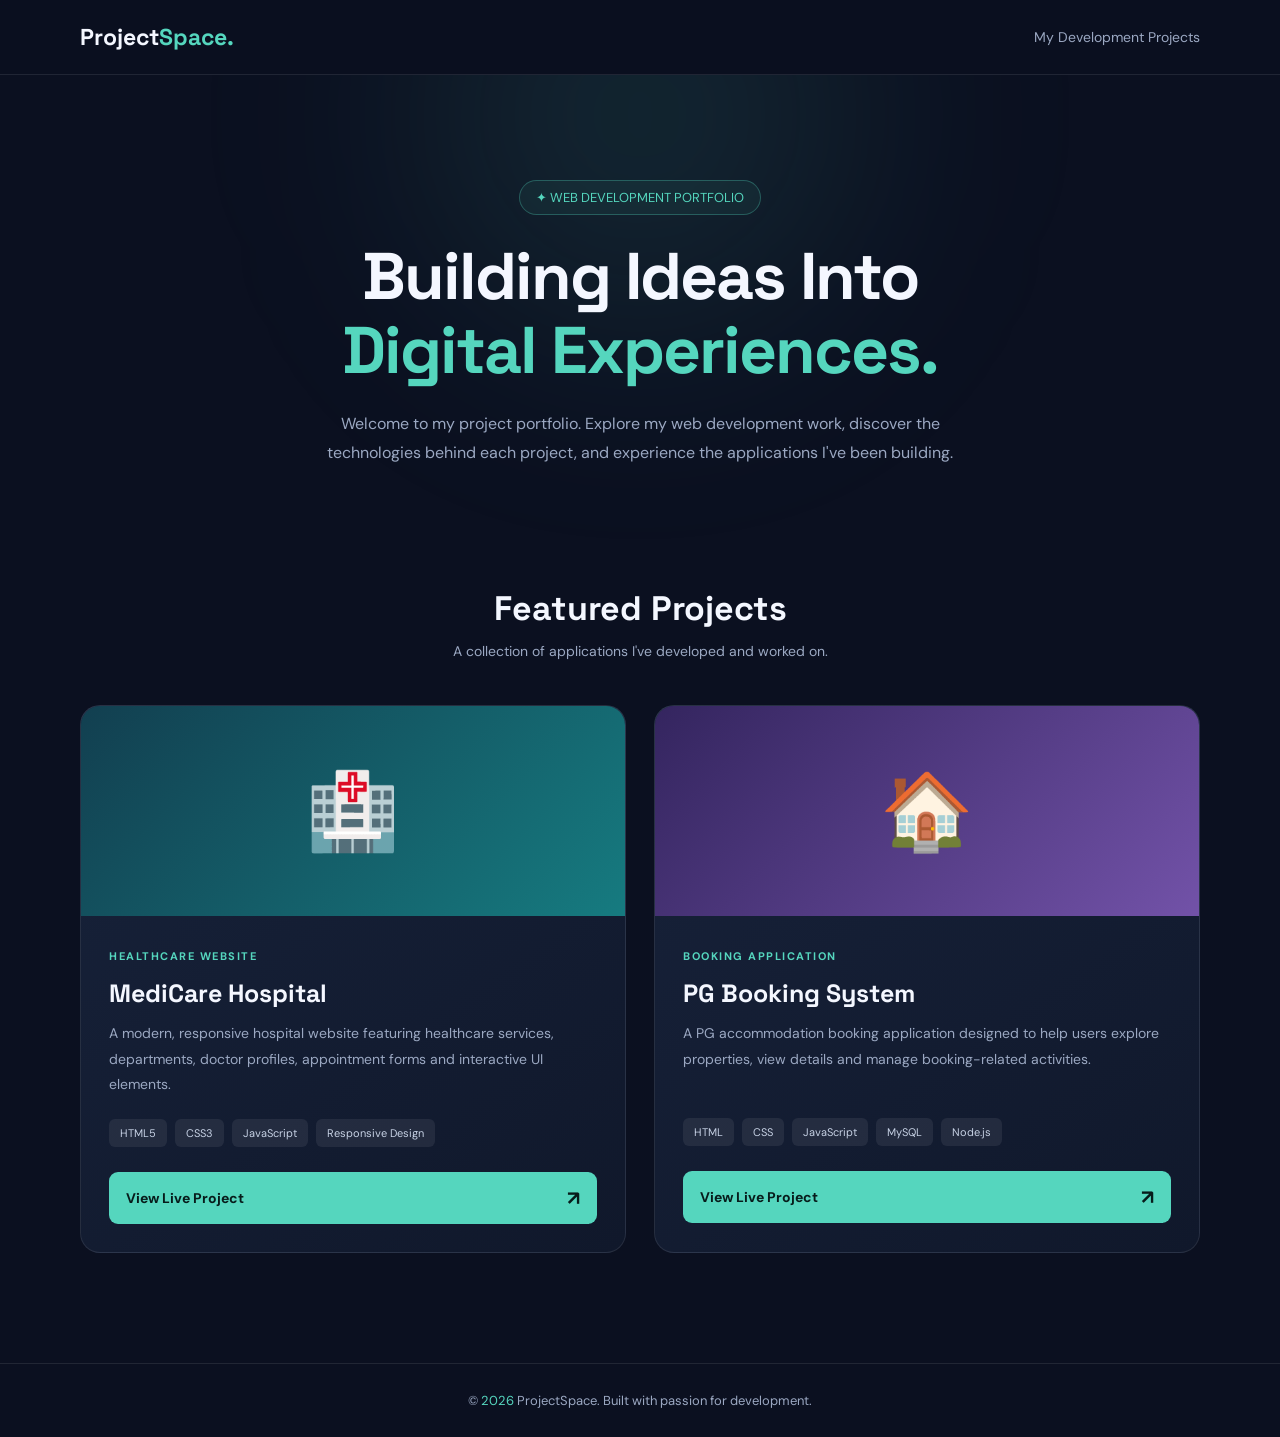
==== index.html @ 5f093ebb "Added PG Booking Website" ====
<!DOCTYPE html>
<html lang="en">
<head>
    <meta charset="UTF-8">
    <meta name="viewport" content="width=device-width, initial-scale=1.0">

    <meta name="description" content="A showcase of web development projects, including MediCare Hospital and PG Booking System.">
    <meta name="theme-color" content="#0b1020">

    <title>Project Portfolio | Web Development</title>

    <link rel="preconnect" href="https://fonts.googleapis.com">
    <link rel="preconnect" href="https://fonts.gstatic.com" crossorigin>
    <link href="https://fonts.googleapis.com/css2?family=DM+Sans:wght@400;500;600;700&family=Space+Grotesk:wght@400;500;600;700&display=swap" rel="stylesheet">

    <style>
        * {
            margin: 0;
            padding: 0;
            box-sizing: border-box;
        }

        :root {
            --bg: #0b1020;
            --card: #121a2e;
            --text: #f4f7ff;
            --muted: #9ba8c2;
            --accent: #55d6be;
            --border: rgba(255, 255, 255, 0.09);
        }

        html {
            scroll-behavior: smooth;
        }

        body {
            font-family: 'DM Sans', sans-serif;
            background: var(--bg);
            color: var(--text);
            overflow-x: hidden;
        }

        a {
            text-decoration: none;
            color: inherit;
        }

        .container {
            width: min(1120px, 90%);
            margin: auto;
        }

        /* NAVBAR */

        header {
            width: 100%;
            padding: 22px 0;
            border-bottom: 1px solid var(--border);
            background: rgba(11, 16, 32, 0.85);
            backdrop-filter: blur(15px);
            position: sticky;
            top: 0;
            z-index: 100;
        }

        nav {
            display: flex;
            justify-content: space-between;
            align-items: center;
        }

        .logo {
            font-family: 'Space Grotesk', sans-serif;
            font-size: 23px;
            font-weight: 700;
        }

        .logo span {
            color: var(--accent);
        }

        .nav-label {
            color: var(--muted);
            font-size: 14px;
        }

        /* HERO */

        .hero {
            text-align: center;
            padding: 105px 20px 85px;
            position: relative;
            overflow: hidden;
        }

        .hero::before {
            content: "";
            position: absolute;
            width: 420px;
            height: 420px;
            background: rgba(85, 214, 190, 0.12);
            filter: blur(120px);
            border-radius: 50%;
            top: -170px;
            left: 50%;
            transform: translateX(-50%);
            pointer-events: none;
        }

        .hero-content {
            position: relative;
            z-index: 1;
            animation: fadeUp 0.9s ease both;
        }

        .eyebrow {
            display: inline-block;
            padding: 8px 16px;
            border: 1px solid rgba(85, 214, 190, 0.3);
            border-radius: 50px;
            color: var(--accent);
            font-size: 13px;
            margin-bottom: 25px;
            background: rgba(85, 214, 190, 0.06);
        }

        .hero h1 {
            font-family: 'Space Grotesk', sans-serif;
            font-size: clamp(38px, 6vw, 66px);
            line-height: 1.12;
            margin-bottom: 22px;
            letter-spacing: -2px;
        }

        .hero h1 span {
            color: var(--accent);
        }

        .hero p {
            max-width: 650px;
            margin: auto;
            color: var(--muted);
            line-height: 1.8;
            font-size: 16px;
        }

        /* PROJECTS */

        .projects {
            padding: 35px 0 110px;
        }

        .section-heading {
            text-align: center;
            margin-bottom: 45px;
        }

        .section-heading h2 {
            font-family: 'Space Grotesk', sans-serif;
            font-size: 34px;
            margin-bottom: 12px;
        }

        .section-heading p {
            color: var(--muted);
            font-size: 14px;
        }

        .project-grid {
            display: grid;
            grid-template-columns: repeat(2, minmax(0, 1fr));
            gap: 28px;
        }

        .project-card {
            background: linear-gradient(145deg, #17223a, #10182b);
            border: 1px solid var(--border);
            border-radius: 20px;
            overflow: hidden;
            transition: transform 0.4s ease, border-color 0.4s ease,
                        box-shadow 0.4s ease;
            animation: fadeUp 0.9s ease both;
        }

        .project-card:nth-child(2) {
            animation-delay: 0.15s;
        }

        .project-card:hover {
            transform: translateY(-10px);
            border-color: rgba(85, 214, 190, 0.5);
            box-shadow: 0 22px 55px rgba(0, 0, 0, 0.28);
        }

        .project-visual {
            height: 210px;
            display: flex;
            align-items: center;
            justify-content: center;
            position: relative;
            overflow: hidden;
        }

        .hospital-visual {
            background: linear-gradient(135deg, #123f50, #167b80);
        }

        .pg-visual {
            background: linear-gradient(135deg, #34255f, #7252a8);
        }

        .visual-icon {
            font-size: 75px;
            transition: transform 0.5s ease;
        }

        .project-card:hover .visual-icon {
            transform: scale(1.2) rotate(-5deg);
        }

        .project-info {
            padding: 28px;
        }

        .project-type {
            color: var(--accent);
            text-transform: uppercase;
            font-size: 11px;
            font-weight: 700;
            letter-spacing: 1.5px;
        }

        .project-info h3 {
            font-family: 'Space Grotesk', sans-serif;
            font-size: 25px;
            margin: 12px 0;
        }

        .project-info p {
            color: var(--muted);
            font-size: 14px;
            line-height: 1.8;
            min-height: 75px;
        }

        .tags {
            display: flex;
            flex-wrap: wrap;
            gap: 8px;
            margin: 22px 0 25px;
        }

        .tags span {
            font-size: 11px;
            padding: 7px 11px;
            border-radius: 6px;
            background: rgba(255, 255, 255, 0.07);
            color: #c7d2e5;
        }

        .project-link {
            display: flex;
            align-items: center;
            justify-content: space-between;
            padding: 13px 17px;
            background: var(--accent);
            color: #071c1b;
            border-radius: 9px;
            font-size: 14px;
            font-weight: 700;
            transition: background 0.3s ease, transform 0.3s ease;
        }

        .project-link:hover {
            background: #83f0d9;
            transform: translateX(3px);
        }

        .arrow {
            font-size: 20px;
        }

        /* FOOTER */

        footer {
            border-top: 1px solid var(--border);
            padding: 28px 0;
            text-align: center;
            color: var(--muted);
            font-size: 13px;
        }

        footer span {
            color: var(--accent);
        }

        /* ANIMATIONS */

        @keyframes fadeUp {
            from {
                opacity: 0;
                transform: translateY(25px);
            }
            to {
                opacity: 1;
                transform: translateY(0);
            }
        }

        /* RESPONSIVE */

        @media (max-width: 700px) {
            .hero {
                padding: 80px 10px 65px;
            }

            .project-grid {
                grid-template-columns: 1fr;
            }

            .section-heading h2 {
                font-size: 28px;
            }

            .project-info p {
                min-height: auto;
            }

            .project-visual {
                height: 180px;
            }
        }
    </style>
</head>

<body>

    <header>
        <div class="container">
            <nav>
                <a href="./" class="logo">Project<span>Space.</span></a>
                <span class="nav-label">My Development Projects</span>
            </nav>
        </div>
    </header>

    <main>

        <section class="hero">
            <div class="hero-content">
                <span class="eyebrow">✦ WEB DEVELOPMENT PORTFOLIO</span>

                <h1>
                    Building Ideas Into<br>
                    <span>Digital Experiences.</span>
                </h1>

                <p>
                    Welcome to my project portfolio. Explore my web development
                    work, discover the technologies behind each project, and
                    experience the applications I've been building.
                </p>
            </div>
        </section>

        <section class="projects">
            <div class="container">

                <div class="section-heading">
                    <h2>Featured Projects</h2>
                    <p>A collection of applications I've developed and worked on.</p>
                </div>

                <div class="project-grid">

                    <!-- HOSPITAL WEBSITE -->

                    <article class="project-card">
                        <div class="project-visual hospital-visual">
                            <div class="visual-icon">🏥</div>
                        </div>

                        <div class="project-info">
                            <span class="project-type">Healthcare Website</span>

                            <h3>MediCare Hospital</h3>

                            <p>
                                A modern, responsive hospital website featuring
                                healthcare services, departments, doctor profiles,
                                appointment forms and interactive UI elements.
                            </p>

                            <div class="tags">
                                <span>HTML5</span>
                                <span>CSS3</span>
                                <span>JavaScript</span>
                                <span>Responsive Design</span>
                            </div>

                            <a class="project-link"
                               href="./Hospital_Website/"
                               target="_blank"
                               rel="noopener noreferrer">
                                View Live Project
                                <span class="arrow">↗</span>
                            </a>
                        </div>
                    </article>

                    <!-- PG BOOKING SYSTEM -->

                    <article class="project-card">
                        <div class="project-visual pg-visual">
                            <div class="visual-icon">🏠</div>
                        </div>

                        <div class="project-info">
                            <span class="project-type">Booking Application</span>

                            <h3>PG Booking System</h3>

                            <p>
                                A PG accommodation booking application designed
                                to help users explore properties, view details
                                and manage booking-related activities.
                            </p>

                            <div class="tags">
                                <span>HTML</span>
                                <span>CSS</span>
                                <span>JavaScript</span>
                                <span>MySQL</span>
                                <span>Node.js</span>
                            </div>

                            <a class="project-link"
                               href="./PG_Booking_System/"
                               target="_blank"
                               rel="noopener noreferrer">
                                View Live Project
                                <span class="arrow">↗</span>
                            </a>
                        </div>
                    </article>

                </div>
            </div>
        </section>

    </main>

    <footer>
        <div class="container">
            © <span id="year"></span> ProjectSpace. Built with passion for development.
        </div>
    </footer>

    <script>
        document.getElementById("year").textContent =
            new Date().getFullYear();
    </script>

</body>
</html>
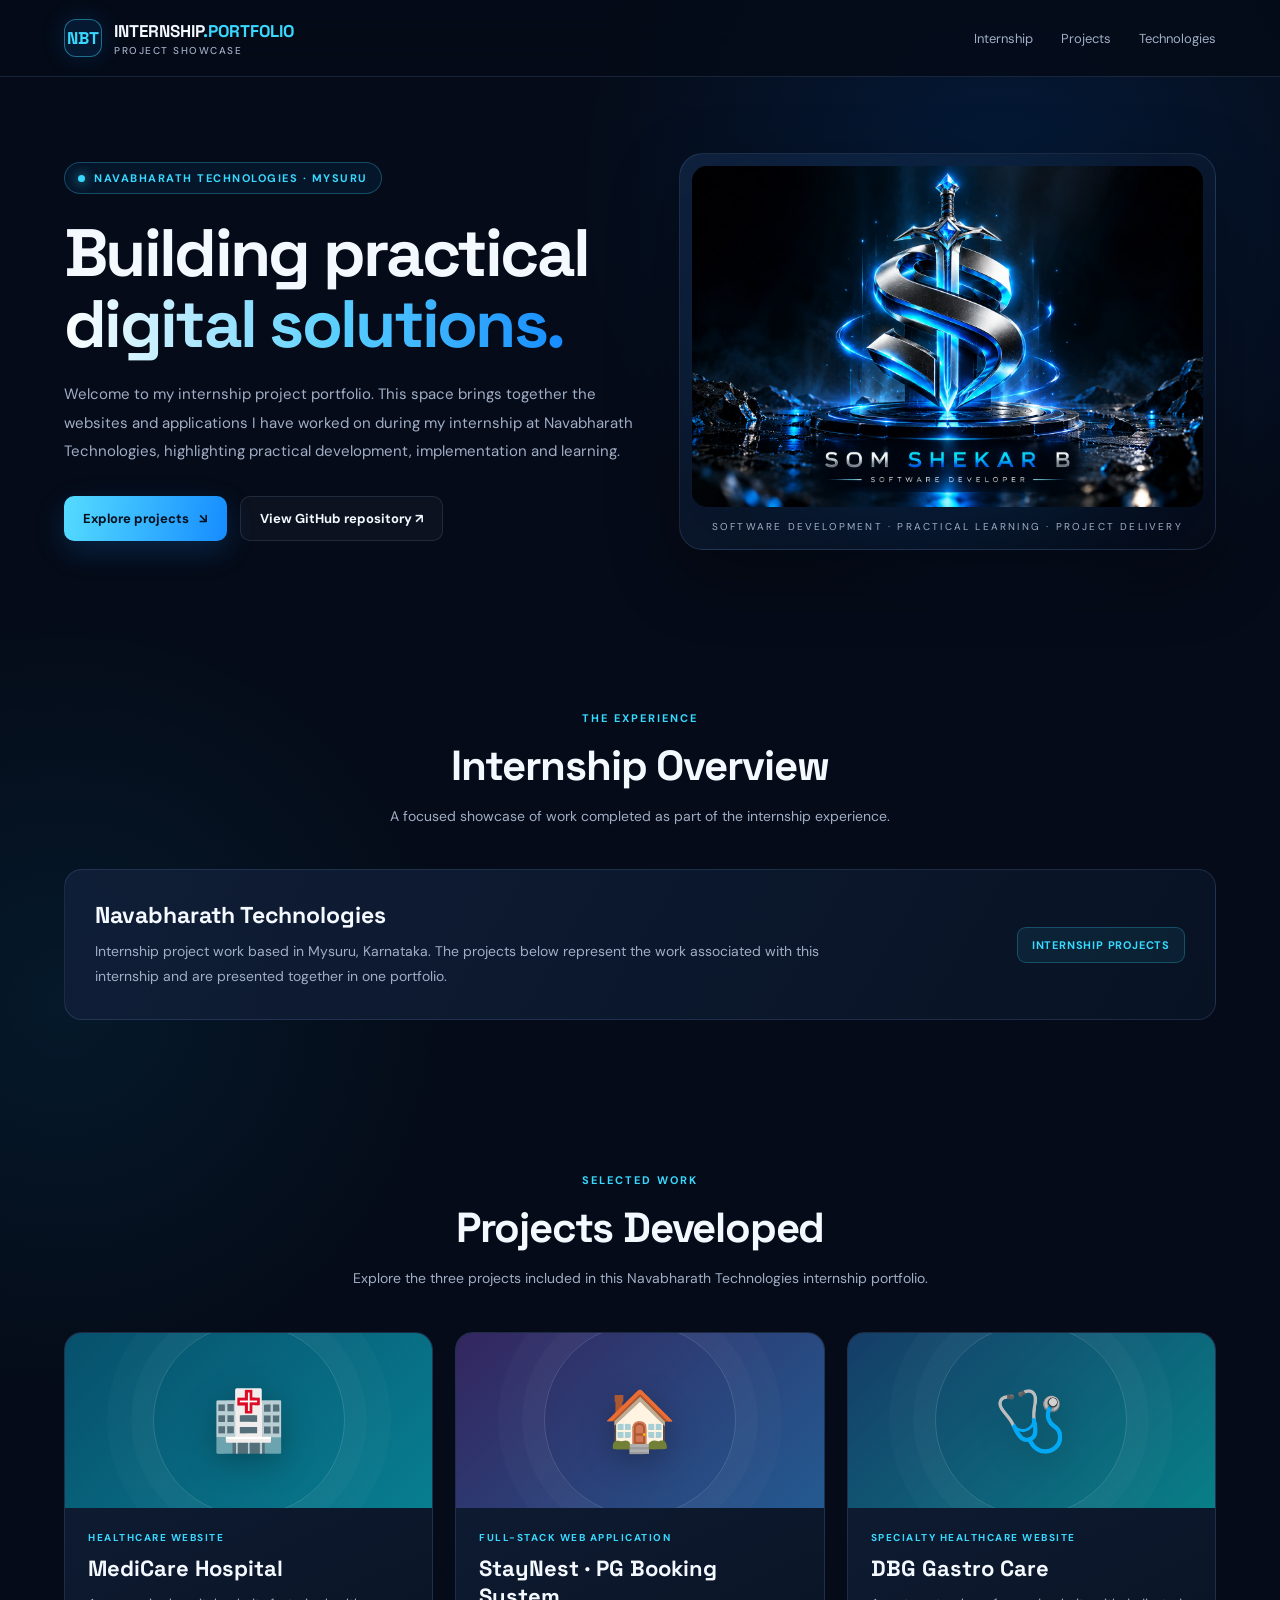
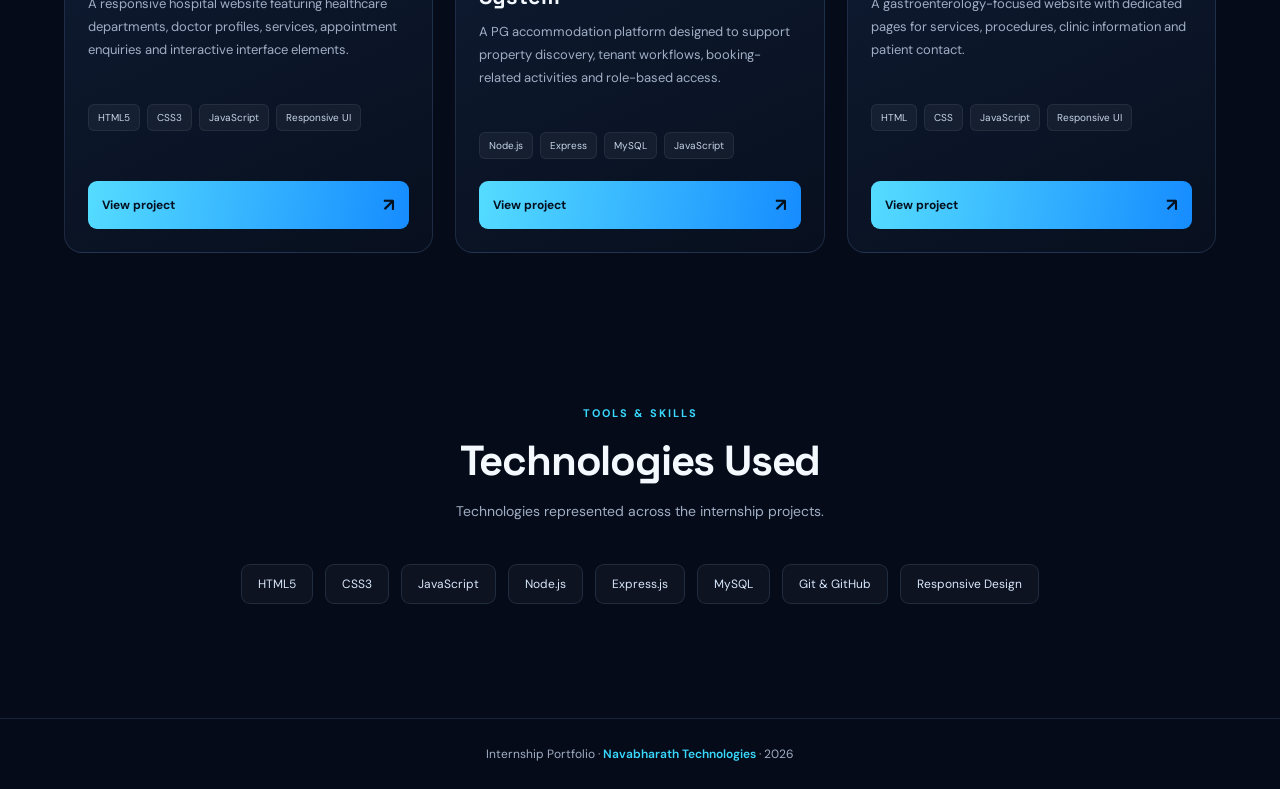
==== commit df9690d4: "Redesigned internship portfolio homepage" ====
--- a/index.html
+++ b/index.html
@@ -1,334 +1,578 @@
-
 <!DOCTYPE html>
 <html lang="en">
+
 <head>
     <meta charset="UTF-8">
     <meta name="viewport" content="width=device-width, initial-scale=1.0">
-
-    <meta name="description" content="A showcase of web development projects, including MediCare Hospital and PG Booking System.">
-    <meta name="theme-color" content="#0b1020">
-
-    <title>Project Portfolio | Web Development</title>
+    <meta name="description"
+        content="Internship project portfolio showcasing software and web development work completed at Navabharath Technologies, Mysuru.">
+    <meta name="theme-color" content="#050b18">
+
+    <title>Internship Portfolio | Navabharath Technologies</title>
 
     <link rel="preconnect" href="https://fonts.googleapis.com">
     <link rel="preconnect" href="https://fonts.gstatic.com" crossorigin>
-    <link href="https://fonts.googleapis.com/css2?family=DM+Sans:wght@400;500;600;700&family=Space+Grotesk:wght@400;500;600;700&display=swap" rel="stylesheet">
+    <link
+        href="https://fonts.googleapis.com/css2?family=DM+Sans:wght@400;500;600;700&family=Space+Grotesk:wght@400;500;600;700&display=swap"
+        rel="stylesheet">
 
     <style>
+        :root {
+            --bg: #050b18;
+            --surface: #0c1629;
+            --text: #f4f8ff;
+            --muted: #a0aec5;
+            --blue: #168cff;
+            --cyan: #39d9ff;
+            --line: rgba(151, 190, 255, .14);
+            --shadow: 0 24px 70px rgba(0, 0, 0, .32);
+        }
+
         * {
             margin: 0;
             padding: 0;
             box-sizing: border-box;
         }
 
-        :root {
-            --bg: #0b1020;
-            --card: #121a2e;
-            --text: #f4f7ff;
-            --muted: #9ba8c2;
-            --accent: #55d6be;
-            --border: rgba(255, 255, 255, 0.09);
-        }
-
         html {
             scroll-behavior: smooth;
         }
 
         body {
-            font-family: 'DM Sans', sans-serif;
-            background: var(--bg);
+            font-family: "DM Sans", sans-serif;
             color: var(--text);
+            background:
+                radial-gradient(circle at 78% 8%, rgba(0, 119, 255, .14), transparent 27rem),
+                radial-gradient(circle at 5% 42%, rgba(0, 190, 255, .08), transparent 25rem),
+                var(--bg);
             overflow-x: hidden;
         }
 
         a {
+            color: inherit;
             text-decoration: none;
-            color: inherit;
         }
 
         .container {
-            width: min(1120px, 90%);
+            width: min(1160px, 90%);
             margin: auto;
         }
 
         /* NAVBAR */
 
         header {
-            width: 100%;
-            padding: 22px 0;
-            border-bottom: 1px solid var(--border);
-            background: rgba(11, 16, 32, 0.85);
-            backdrop-filter: blur(15px);
             position: sticky;
             top: 0;
-            z-index: 100;
+            z-index: 20;
+            background: rgba(5, 11, 24, .82);
+            backdrop-filter: blur(18px);
+            border-bottom: 1px solid var(--line);
         }
 
         nav {
-            display: flex;
-            justify-content: space-between;
-            align-items: center;
-        }
-
-        .logo {
-            font-family: 'Space Grotesk', sans-serif;
-            font-size: 23px;
-            font-weight: 700;
-        }
-
-        .logo span {
-            color: var(--accent);
-        }
-
-        .nav-label {
-            color: var(--muted);
-            font-size: 14px;
-        }
-
-        /* HERO */
-
-        .hero {
-            text-align: center;
-            padding: 105px 20px 85px;
-            position: relative;
-            overflow: hidden;
-        }
-
-        .hero::before {
-            content: "";
-            position: absolute;
-            width: 420px;
-            height: 420px;
-            background: rgba(85, 214, 190, 0.12);
-            filter: blur(120px);
-            border-radius: 50%;
-            top: -170px;
-            left: 50%;
-            transform: translateX(-50%);
-            pointer-events: none;
-        }
-
-        .hero-content {
-            position: relative;
-            z-index: 1;
-            animation: fadeUp 0.9s ease both;
-        }
-
-        .eyebrow {
-            display: inline-block;
-            padding: 8px 16px;
-            border: 1px solid rgba(85, 214, 190, 0.3);
-            border-radius: 50px;
-            color: var(--accent);
-            font-size: 13px;
-            margin-bottom: 25px;
-            background: rgba(85, 214, 190, 0.06);
-        }
-
-        .hero h1 {
-            font-family: 'Space Grotesk', sans-serif;
-            font-size: clamp(38px, 6vw, 66px);
-            line-height: 1.12;
-            margin-bottom: 22px;
-            letter-spacing: -2px;
-        }
-
-        .hero h1 span {
-            color: var(--accent);
-        }
-
-        .hero p {
-            max-width: 650px;
-            margin: auto;
-            color: var(--muted);
-            line-height: 1.8;
-            font-size: 16px;
-        }
-
-        /* PROJECTS */
-
-        .projects {
-            padding: 35px 0 110px;
-        }
-
-        .section-heading {
-            text-align: center;
-            margin-bottom: 45px;
-        }
-
-        .section-heading h2 {
-            font-family: 'Space Grotesk', sans-serif;
-            font-size: 34px;
-            margin-bottom: 12px;
-        }
-
-        .section-heading p {
-            color: var(--muted);
-            font-size: 14px;
-        }
-
-        .project-grid {
-            display: grid;
-            grid-template-columns: repeat(2, minmax(0, 1fr));
-            gap: 28px;
-        }
-
-        .project-card {
-            background: linear-gradient(145deg, #17223a, #10182b);
-            border: 1px solid var(--border);
-            border-radius: 20px;
-            overflow: hidden;
-            transition: transform 0.4s ease, border-color 0.4s ease,
-                        box-shadow 0.4s ease;
-            animation: fadeUp 0.9s ease both;
-        }
-
-        .project-card:nth-child(2) {
-            animation-delay: 0.15s;
-        }
-
-        .project-card:hover {
-            transform: translateY(-10px);
-            border-color: rgba(85, 214, 190, 0.5);
-            box-shadow: 0 22px 55px rgba(0, 0, 0, 0.28);
-        }
-
-        .project-visual {
-            height: 210px;
+            min-height: 76px;
             display: flex;
             align-items: center;
-            justify-content: center;
+            justify-content: space-between;
+            gap: 20px;
+        }
+
+        .brand {
+            display: flex;
+            align-items: center;
+            gap: 12px;
+            font: 700 17px "Space Grotesk", sans-serif;
+        }
+
+        .brand-mark {
+            width: 38px;
+            height: 38px;
+            display: grid;
+            place-items: center;
+            border: 1px solid rgba(57, 217, 255, .45);
+            border-radius: 12px;
+            color: var(--cyan);
+            background: rgba(22, 140, 255, .12);
+            box-shadow: 0 0 24px rgba(22, 140, 255, .16);
+        }
+
+        .brand small {
+            display: block;
+            margin-top: 2px;
+            color: var(--muted);
+            font: 500 10px "DM Sans", sans-serif;
+            letter-spacing: 1.5px;
+            text-transform: uppercase;
+        }
+
+        .nav-links {
+            display: flex;
+            align-items: center;
+            gap: 28px;
+            color: var(--muted);
+            font-size: 13px;
+        }
+
+        .nav-links a:hover {
+            color: var(--cyan);
+        }
+
+        /* HERO */
+
+        .hero {
+            padding: 76px 0 82px;
             position: relative;
-            overflow: hidden;
-        }
-
-        .hospital-visual {
-            background: linear-gradient(135deg, #123f50, #167b80);
-        }
-
-        .pg-visual {
-            background: linear-gradient(135deg, #34255f, #7252a8);
-        }
-
-        .visual-icon {
-            font-size: 75px;
-            transition: transform 0.5s ease;
-        }
-
-        .project-card:hover .visual-icon {
-            transform: scale(1.2) rotate(-5deg);
-        }
-
-        .project-info {
-            padding: 28px;
-        }
-
-        .project-type {
-            color: var(--accent);
-            text-transform: uppercase;
+        }
+
+        .hero-grid {
+            display: grid;
+            grid-template-columns: 1.03fr .97fr;
+            align-items: center;
+            gap: 44px;
+        }
+
+        .eyebrow {
+            display: inline-flex;
+            align-items: center;
+            gap: 9px;
+            padding: 8px 13px;
+            border: 1px solid rgba(57, 217, 255, .28);
+            border-radius: 99px;
+            color: var(--cyan);
+            background: rgba(22, 140, 255, .08);
             font-size: 11px;
             font-weight: 700;
             letter-spacing: 1.5px;
-        }
-
-        .project-info h3 {
-            font-family: 'Space Grotesk', sans-serif;
-            font-size: 25px;
+            text-transform: uppercase;
+        }
+
+        .eyebrow::before {
+            content: "";
+            width: 7px;
+            height: 7px;
+            border-radius: 50%;
+            background: var(--cyan);
+            box-shadow: 0 0 12px var(--cyan);
+        }
+
+        h1,
+        h2,
+        h3 {
+            font-family: "Space Grotesk", sans-serif;
+        }
+
+        .hero h1 {
+            margin: 24px 0 20px;
+            font-size: clamp(39px, 5.4vw, 67px);
+            line-height: 1.06;
+            letter-spacing: -2.7px;
+        }
+
+        .hero h1 span {
+            background: linear-gradient(90deg, #fff, #58cfff 55%, #168cff);
+            -webkit-background-clip: text;
+            background-clip: text;
+            color: transparent;
+        }
+
+        .hero-copy {
+            max-width: 590px;
+            color: var(--muted);
+            font-size: 15px;
+            line-height: 1.9;
+        }
+
+        .hero-actions {
+            display: flex;
+            flex-wrap: wrap;
+            gap: 13px;
+            margin-top: 30px;
+        }
+
+        .btn {
+            display: inline-flex;
+            justify-content: center;
+            align-items: center;
+            gap: 10px;
+            padding: 13px 19px;
+            border-radius: 10px;
+            font-size: 13px;
+            font-weight: 700;
+            transition: .25s ease;
+        }
+
+        .btn-primary {
+            color: #03101d;
+            background: linear-gradient(100deg, #55dcff, #168cff);
+            box-shadow: 0 10px 30px rgba(22, 140, 255, .2);
+        }
+
+        .btn-primary:hover {
+            transform: translateY(-3px);
+            box-shadow: 0 14px 36px rgba(22, 140, 255, .32);
+        }
+
+        .btn-secondary {
+            border: 1px solid var(--line);
+            color: var(--text);
+            background: rgba(255, 255, 255, .03);
+        }
+
+        .btn-secondary:hover {
+            border-color: rgba(57, 217, 255, .5);
+            color: var(--cyan);
+        }
+
+        /* LOGO */
+
+        .logo-art {
+            position: relative;
+            padding: 12px;
+            border: 1px solid var(--line);
+            border-radius: 24px;
+            background: linear-gradient(145deg, rgba(17, 39, 70, .76), rgba(5, 11, 24, .7));
+            box-shadow: var(--shadow);
+            overflow: hidden;
+        }
+
+        .logo-art::before {
+            content: "";
+            position: absolute;
+            inset: 15% 15%;
+            background: rgba(0, 145, 255, .18);
+            filter: blur(65px);
+            border-radius: 50%;
+        }
+
+        .logo-art img {
+            position: relative;
+            display: block;
+            width: 100%;
+            height: auto;
+            border-radius: 15px;
+            object-fit: contain;
+        }
+
+        .logo-caption {
+            position: relative;
+            text-align: center;
+            padding: 13px 5px 4px;
+            color: var(--muted);
+            font-size: 10px;
+            letter-spacing: 2.2px;
+            text-transform: uppercase;
+        }
+
+        /* SECTIONS */
+
+        .section {
+            padding: 74px 0;
+        }
+
+        .section-head {
+            text-align: center;
+            max-width: 700px;
+            margin: 0 auto 40px;
+        }
+
+        .section-kicker {
+            color: var(--cyan);
+            font-size: 11px;
+            font-weight: 700;
+            letter-spacing: 2px;
+            text-transform: uppercase;
+        }
+
+        .section-head h2 {
             margin: 12px 0;
-        }
-
-        .project-info p {
+            font-size: clamp(29px, 4vw, 42px);
+            letter-spacing: -1.2px;
+        }
+
+        .section-head p {
             color: var(--muted);
             font-size: 14px;
             line-height: 1.8;
-            min-height: 75px;
+        }
+
+        /* INTERNSHIP */
+
+        .internship-panel {
+            display: grid;
+            grid-template-columns: 1fr auto;
+            gap: 25px;
+            align-items: center;
+            padding: 30px;
+            border: 1px solid var(--line);
+            border-radius: 18px;
+            background: linear-gradient(120deg, rgba(16, 31, 56, .95), rgba(8, 19, 36, .95));
+        }
+
+        .internship-panel h3 {
+            font-size: 23px;
+            margin-bottom: 9px;
+        }
+
+        .internship-panel p {
+            max-width: 760px;
+            color: var(--muted);
+            font-size: 14px;
+            line-height: 1.8;
+        }
+
+        .internship-tag {
+            white-space: nowrap;
+            color: var(--cyan);
+            border: 1px solid rgba(57, 217, 255, .25);
+            background: rgba(57, 217, 255, .07);
+            padding: 10px 14px;
+            border-radius: 9px;
+            font-size: 11px;
+            font-weight: 700;
+            letter-spacing: .8px;
+        }
+
+        /* PROJECT CARDS */
+
+        .project-grid {
+            display: grid;
+            grid-template-columns: repeat(3, minmax(0, 1fr));
+            gap: 22px;
+        }
+
+        .project-card {
+            display: flex;
+            flex-direction: column;
+            overflow: hidden;
+            min-width: 0;
+            border: 1px solid var(--line);
+            border-radius: 18px;
+            background: linear-gradient(155deg, rgba(16, 31, 56, .98), rgba(8, 16, 31, .98));
+            transition: transform .35s ease, border-color .35s ease, box-shadow .35s ease;
+        }
+
+        .project-card:hover {
+            transform: translateY(-8px);
+            border-color: rgba(57, 217, 255, .45);
+            box-shadow: 0 22px 50px rgba(0, 0, 0, .28), 0 0 28px rgba(22, 140, 255, .08);
+        }
+
+        .project-visual {
+            height: 175px;
+            display: grid;
+            place-items: center;
+            position: relative;
+            overflow: hidden;
+        }
+
+        .project-visual::after {
+            content: "";
+            position: absolute;
+            width: 190px;
+            height: 190px;
+            border: 1px solid rgba(255, 255, 255, .15);
+            border-radius: 50%;
+            box-shadow: 0 0 0 22px rgba(255, 255, 255, .025), 0 0 0 46px rgba(255, 255, 255, .02);
+        }
+
+        .visual-hospital {
+            background: linear-gradient(135deg, #07506c, #087e91);
+        }
+
+        .visual-staynest {
+            background: linear-gradient(135deg, #34265f, #235a91);
+        }
+
+        .visual-gastro {
+            background: linear-gradient(135deg, #153d67, #087f87);
+        }
+
+        .visual-icon {
+            position: relative;
+            z-index: 1;
+            font-size: 59px;
+            filter: drop-shadow(0 8px 15px rgba(0, 0, 0, .25));
+            transition: transform .35s ease;
+        }
+
+        .project-card:hover .visual-icon {
+            transform: scale(1.13) rotate(-4deg);
+        }
+
+        .project-info {
+            padding: 23px;
+            display: flex;
+            flex: 1;
+            flex-direction: column;
+        }
+
+        .project-type {
+            color: var(--cyan);
+            font-size: 10px;
+            font-weight: 700;
+            letter-spacing: 1.5px;
+            text-transform: uppercase;
+        }
+
+        .project-info h3 {
+            margin: 10px 0;
+            font-size: 22px;
+        }
+
+        .project-info p {
+            color: var(--muted);
+            font-size: 13px;
+            line-height: 1.8;
+            min-height: 93px;
         }
 
         .tags {
             display: flex;
             flex-wrap: wrap;
-            gap: 8px;
-            margin: 22px 0 25px;
+            gap: 7px;
+            margin: 19px 0 22px;
         }
 
         .tags span {
-            font-size: 11px;
-            padding: 7px 11px;
+            padding: 6px 9px;
+            border: 1px solid rgba(255, 255, 255, .07);
             border-radius: 6px;
-            background: rgba(255, 255, 255, 0.07);
-            color: #c7d2e5;
+            color: #c7d5e9;
+            background: rgba(255, 255, 255, .045);
+            font-size: 10px;
         }
 
         .project-link {
             display: flex;
             align-items: center;
             justify-content: space-between;
-            padding: 13px 17px;
-            background: var(--accent);
-            color: #071c1b;
+            gap: 10px;
+            margin-top: auto;
+            padding: 12px 14px;
             border-radius: 9px;
-            font-size: 14px;
+            color: #04101e;
+            background: linear-gradient(100deg, #55dcff, #168cff);
+            font-size: 12px;
             font-weight: 700;
-            transition: background 0.3s ease, transform 0.3s ease;
+            transition: .25s ease;
         }
 
         .project-link:hover {
-            background: #83f0d9;
-            transform: translateX(3px);
-        }
-
-        .arrow {
-            font-size: 20px;
+            filter: brightness(1.12);
+            transform: translateX(2px);
+        }
+
+        .project-link span {
+            font-size: 18px;
+        }
+
+        /* TECHNOLOGIES */
+
+        .tech-wrap {
+            display: flex;
+            justify-content: center;
+            flex-wrap: wrap;
+            gap: 12px;
+        }
+
+        .tech {
+            padding: 11px 16px;
+            border: 1px solid var(--line);
+            border-radius: 9px;
+            background: rgba(255, 255, 255, .035);
+            color: #d8e7fb;
+            font-size: 12px;
         }
 
         /* FOOTER */
 
         footer {
-            border-top: 1px solid var(--border);
-            padding: 28px 0;
+            margin-top: 40px;
+            padding: 27px 0;
+            border-top: 1px solid var(--line);
+            color: var(--muted);
             text-align: center;
-            color: var(--muted);
-            font-size: 13px;
-        }
-
-        footer span {
-            color: var(--accent);
-        }
-
-        /* ANIMATIONS */
-
-        @keyframes fadeUp {
-            from {
-                opacity: 0;
-                transform: translateY(25px);
-            }
-            to {
-                opacity: 1;
-                transform: translateY(0);
-            }
+            font-size: 12px;
+        }
+
+        footer strong {
+            color: var(--cyan);
+            font-weight: 600;
         }
 
         /* RESPONSIVE */
 
-        @media (max-width: 700px) {
+        @media (max-width: 900px) {
+            .hero-grid {
+                grid-template-columns: 1fr;
+            }
+
+            .hero-copy {
+                max-width: 720px;
+            }
+
+            .logo-art {
+                max-width: 680px;
+                margin: 0 auto;
+            }
+
+            .project-grid {
+                grid-template-columns: repeat(2, minmax(0, 1fr));
+            }
+        }
+
+        @media (max-width: 620px) {
+            .nav-links {
+                gap: 14px;
+                font-size: 11px;
+            }
+
+            .brand {
+                font-size: 14px;
+            }
+
+            .brand-mark {
+                width: 34px;
+                height: 34px;
+            }
+
             .hero {
-                padding: 80px 10px 65px;
+                padding: 54px 0 60px;
+            }
+
+            .hero h1 {
+                letter-spacing: -1.7px;
             }
 
             .project-grid {
                 grid-template-columns: 1fr;
             }
 
-            .section-heading h2 {
-                font-size: 28px;
-            }
-
             .project-info p {
-                min-height: auto;
-            }
-
-            .project-visual {
-                height: 180px;
+                min-height: 0;
+            }
+
+            .internship-panel {
+                grid-template-columns: 1fr;
+                padding: 23px;
+            }
+
+            .internship-tag {
+                justify-self: start;
+            }
+
+            .section {
+                padding: 56px 0;
+            }
+        }
+
+        @media (prefers-reduced-motion: reduce) {
+
+            *,
+            *::before,
+            *::after {
+                scroll-behavior: auto !important;
+                transition-duration: .01ms !important;
             }
         }
     </style>
@@ -336,125 +580,329 @@
 
 <body>
 
+    <!-- NAVBAR -->
+
     <header>
         <div class="container">
-            <nav>
-                <a href="./" class="logo">Project<span>Space.</span></a>
-                <span class="nav-label">My Development Projects</span>
+            <nav aria-label="Main navigation">
+
+                <a class="brand" href="./" aria-label="Internship portfolio home">
+                    <span class="brand-mark">NBT</span>
+
+                    <span>
+                        INTERNSHIP<span style="color:var(--cyan)">.PORTFOLIO</span>
+                        <small>Project showcase</small>
+                    </span>
+                </a>
+
+                <div class="nav-links">
+                    <a href="#internship">Internship</a>
+                    <a href="#projects">Projects</a>
+                    <a href="#technology">Technologies</a>
+                </div>
+
             </nav>
         </div>
     </header>
 
     <main>
 
+        <!-- HERO SECTION -->
+
         <section class="hero">
-            <div class="hero-content">
-                <span class="eyebrow">✦ WEB DEVELOPMENT PORTFOLIO</span>
-
-                <h1>
-                    Building Ideas Into<br>
-                    <span>Digital Experiences.</span>
-                </h1>
-
-                <p>
-                    Welcome to my project portfolio. Explore my web development
-                    work, discover the technologies behind each project, and
-                    experience the applications I've been building.
-                </p>
+            <div class="container hero-grid">
+
+                <div>
+
+                    <span class="eyebrow">
+                        Navabharath Technologies · Mysuru
+                    </span>
+
+                    <h1>
+                        Building practical<br>
+                        <span>digital solutions.</span>
+                    </h1>
+
+                    <p class="hero-copy">
+                        Welcome to my internship project portfolio. This space brings
+                        together the websites and applications I have worked on during
+                        my internship at Navabharath Technologies, highlighting practical
+                        development, implementation and learning.
+                    </p>
+
+                    <div class="hero-actions">
+
+                        <a class="btn btn-primary" href="#projects">
+                            Explore projects <span>↘</span>
+                        </a>
+
+                        <a class="btn btn-secondary" href="https://github.com/RajRocky1/Internship-NBT" target="_blank"
+                            rel="noopener noreferrer">
+                            View GitHub repository ↗
+                        </a>
+
+                    </div>
+
+                </div>
+
+                <!-- YOUR S + SWORD LOGO -->
+
+                <div class="logo-art">
+
+                    <img src="./somshekar-logo.jpeg" alt="SomShekar B — Software Developer, S and sword emblem">
+
+                    <div class="logo-caption">
+                        Software development · Practical learning · Project delivery
+                    </div>
+
+                </div>
+
             </div>
         </section>
 
-        <section class="projects">
+        <!-- INTERNSHIP OVERVIEW -->
+
+        <section class="section" id="internship">
+
             <div class="container">
 
-                <div class="section-heading">
-                    <h2>Featured Projects</h2>
-                    <p>A collection of applications I've developed and worked on.</p>
+                <div class="section-head">
+
+                    <span class="section-kicker">
+                        The experience
+                    </span>
+
+                    <h2>Internship Overview</h2>
+
+                    <p>
+                        A focused showcase of work completed as part of the internship experience.
+                    </p>
+
                 </div>
 
+                <div class="internship-panel">
+
+                    <div>
+
+                        <h3>Navabharath Technologies</h3>
+
+                        <p>
+                            Internship project work based in Mysuru, Karnataka.
+                            The projects below represent the work associated with
+                            this internship and are presented together in one portfolio.
+                        </p>
+
+                    </div>
+
+                    <span class="internship-tag">
+                        INTERNSHIP PROJECTS
+                    </span>
+
+                </div>
+
+            </div>
+
+        </section>
+
+        <!-- PROJECT SHOWCASE -->
+
+        <section class="section" id="projects">
+
+            <div class="container">
+
+                <div class="section-head">
+
+                    <span class="section-kicker">
+                        Selected work
+                    </span>
+
+                    <h2>Projects Developed</h2>
+
+                    <p>
+                        Explore the three projects included in this Navabharath
+                        Technologies internship portfolio.
+                    </p>
+
+                </div>
+
                 <div class="project-grid">
 
-                    <!-- HOSPITAL WEBSITE -->
+                    <!-- PROJECT 1: MEDICARE -->
 
                     <article class="project-card">
-                        <div class="project-visual hospital-visual">
-                            <div class="visual-icon">🏥</div>
+
+                        <div class="project-visual visual-hospital">
+                            <span class="visual-icon" aria-hidden="true">🏥</span>
                         </div>
 
                         <div class="project-info">
-                            <span class="project-type">Healthcare Website</span>
+
+                            <span class="project-type">
+                                Healthcare website
+                            </span>
 
                             <h3>MediCare Hospital</h3>
 
                             <p>
-                                A modern, responsive hospital website featuring
-                                healthcare services, departments, doctor profiles,
-                                appointment forms and interactive UI elements.
+                                A responsive hospital website featuring healthcare
+                                departments, doctor profiles, services, appointment
+                                enquiries and interactive interface elements.
                             </p>
 
                             <div class="tags">
                                 <span>HTML5</span>
                                 <span>CSS3</span>
                                 <span>JavaScript</span>
-                                <span>Responsive Design</span>
+                                <span>Responsive UI</span>
                             </div>
 
-                            <a class="project-link"
-                               href="./Hospital_Website/"
-                               target="_blank"
-                               rel="noopener noreferrer">
-                                View Live Project
-                                <span class="arrow">↗</span>
+                            <a class="project-link" href="./Hospital_Website/" target="_blank"
+                                rel="noopener noreferrer">
+
+                                View project <span>↗</span>
+
                             </a>
+
                         </div>
+
                     </article>
 
-                    <!-- PG BOOKING SYSTEM -->
+                    <!-- PROJECT 2: STAYNEST -->
 
                     <article class="project-card">
-                        <div class="project-visual pg-visual">
-                            <div class="visual-icon">🏠</div>
+
+                        <div class="project-visual visual-staynest">
+                            <span class="visual-icon" aria-hidden="true">🏠</span>
                         </div>
 
                         <div class="project-info">
-                            <span class="project-type">Booking Application</span>
-
-                            <h3>PG Booking System</h3>
+
+                            <span class="project-type">
+                                Full-stack web application
+                            </span>
+
+                            <h3>StayNest · PG Booking System</h3>
 
                             <p>
-                                A PG accommodation booking application designed
-                                to help users explore properties, view details
-                                and manage booking-related activities.
+                                A PG accommodation platform designed to support
+                                property discovery, tenant workflows, booking-related
+                                activities and role-based access.
+                            </p>
+
+                            <div class="tags">
+                                <span>Node.js</span>
+                                <span>Express</span>
+                                <span>MySQL</span>
+                                <span>JavaScript</span>
+                            </div>
+
+                            <a class="project-link" href="./PG_Booking_System/" target="_blank"
+                                rel="noopener noreferrer">
+
+                                View project <span>↗</span>
+
+                            </a>
+
+                        </div>
+
+                    </article>
+
+                    <!-- PROJECT 3: DBG GASTRO CARE -->
+
+                    <article class="project-card">
+
+                        <div class="project-visual visual-gastro">
+                            <span class="visual-icon" aria-hidden="true">🩺</span>
+                        </div>
+
+                        <div class="project-info">
+
+                            <span class="project-type">
+                                Specialty healthcare website
+                            </span>
+
+                            <h3>DBG Gastro Care</h3>
+
+                            <p>
+                                A gastroenterology-focused website with dedicated
+                                pages for services, procedures, clinic information
+                                and patient contact.
                             </p>
 
                             <div class="tags">
                                 <span>HTML</span>
                                 <span>CSS</span>
                                 <span>JavaScript</span>
-                                <span>MySQL</span>
-                                <span>Node.js</span>
+                                <span>Responsive UI</span>
                             </div>
 
-                            <a class="project-link"
-                               href="./PG_Booking_System/"
-                               target="_blank"
-                               rel="noopener noreferrer">
-                                View Live Project
-                                <span class="arrow">↗</span>
+                            <a class="project-link" href="./DBG-Gastro/" target="_blank" rel="noopener noreferrer">
+
+                                View project <span>↗</span>
+
                             </a>
+
                         </div>
+
                     </article>
 
                 </div>
+
             </div>
+
         </section>
 
+        <!-- TECHNOLOGIES -->
+
+        <section class="section" id="technology">
+
+            <div class="container">
+
+                <div class="section-head">
+
+                    <span class="section-kicker">
+                        Tools & skills
+                    </span>
+
+                    <h2>Technologies Used</h2>
+
+                    <p>
+                        Technologies represented across the internship projects.
+                    </p>
+
+                </div>
+
+                <div class="tech-wrap">
+
+                    <span class="tech">HTML5</span>
+                    <span class="tech">CSS3</span>
+                    <span class="tech">JavaScript</span>
+                    <span class="tech">Node.js</span>
+                    <span class="tech">Express.js</span>
+                    <span class="tech">MySQL</span>
+                    <span class="tech">Git & GitHub</span>
+                    <span class="tech">Responsive Design</span>
+
+                </div>
+
+            </div>
+
+        </section>
+
     </main>
 
+    <!-- FOOTER -->
+
     <footer>
+
         <div class="container">
-            © <span id="year"></span> ProjectSpace. Built with passion for development.
+
+            Internship Portfolio ·
+            <strong>Navabharath Technologies</strong> ·
+            <span id="year"></span>
+
         </div>
+
     </footer>
 
     <script>
@@ -463,4 +911,5 @@
     </script>
 
 </body>
-</html>
+
+</html>
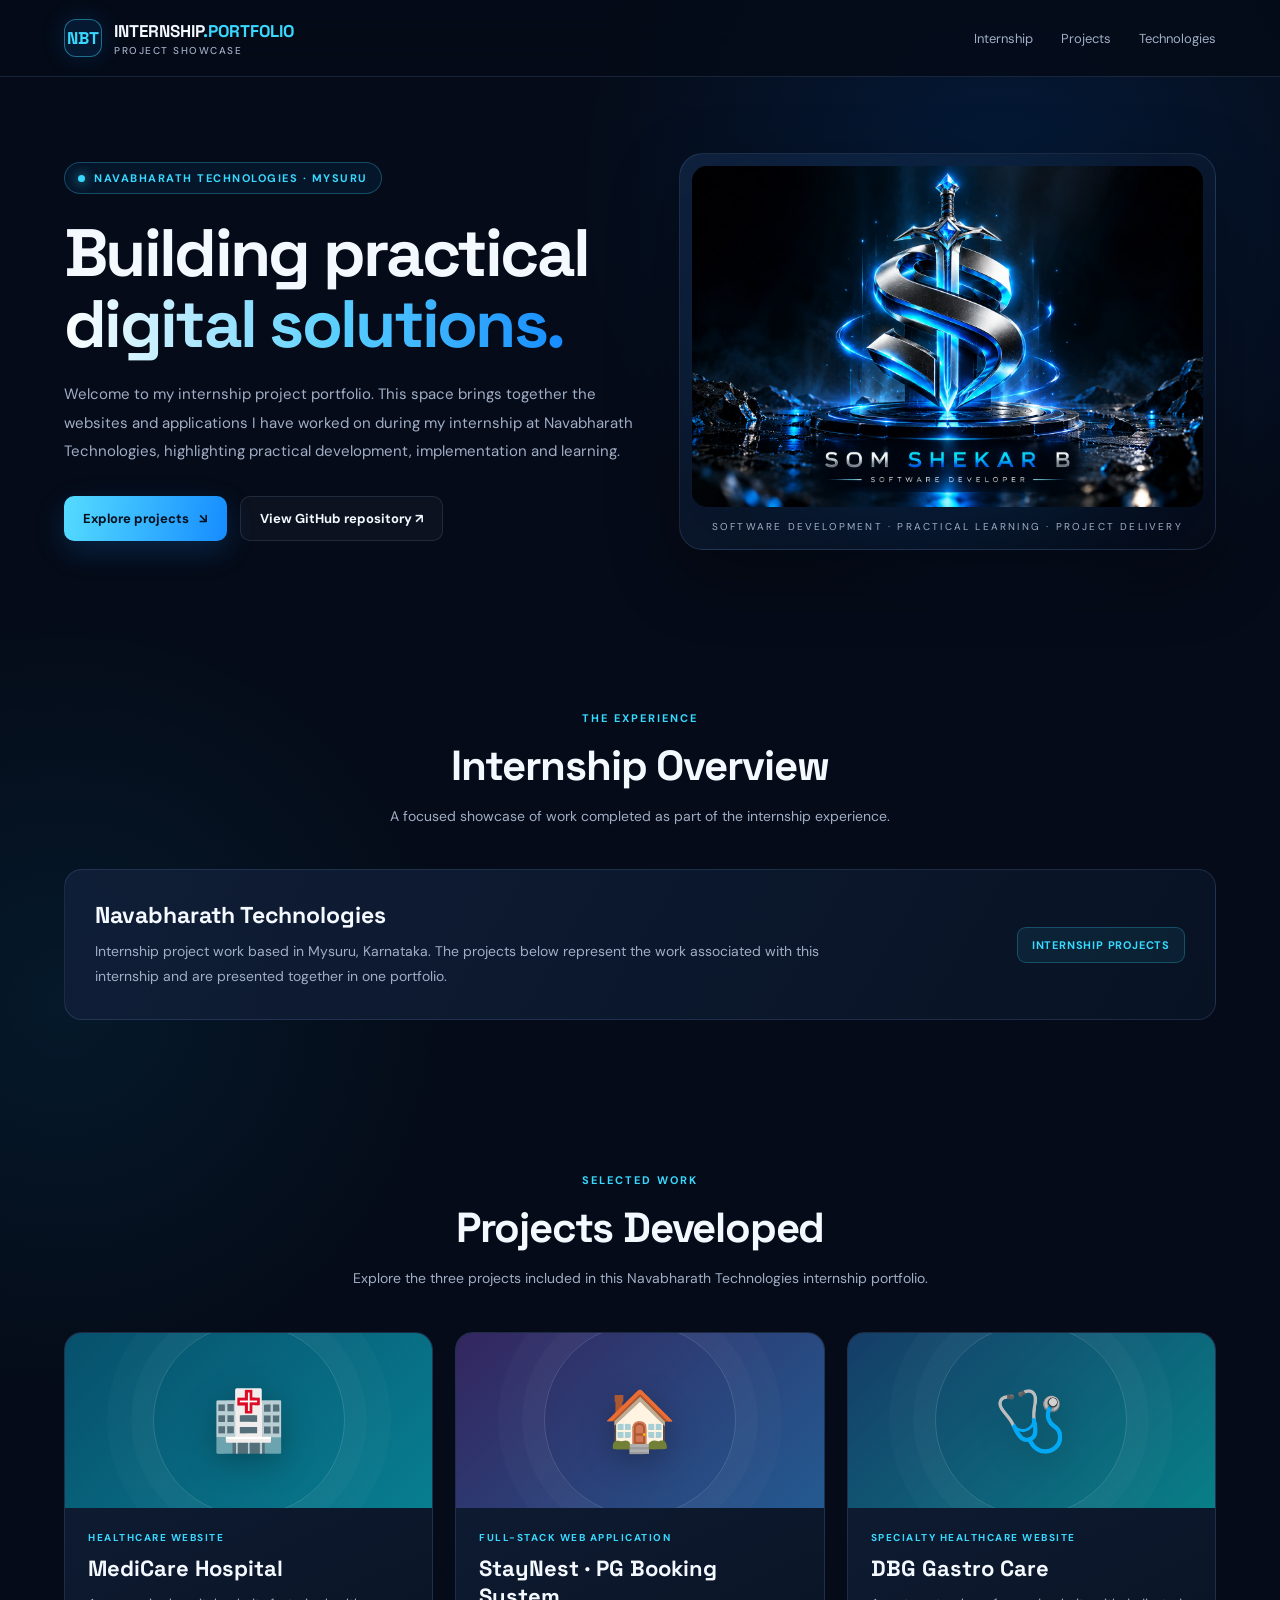
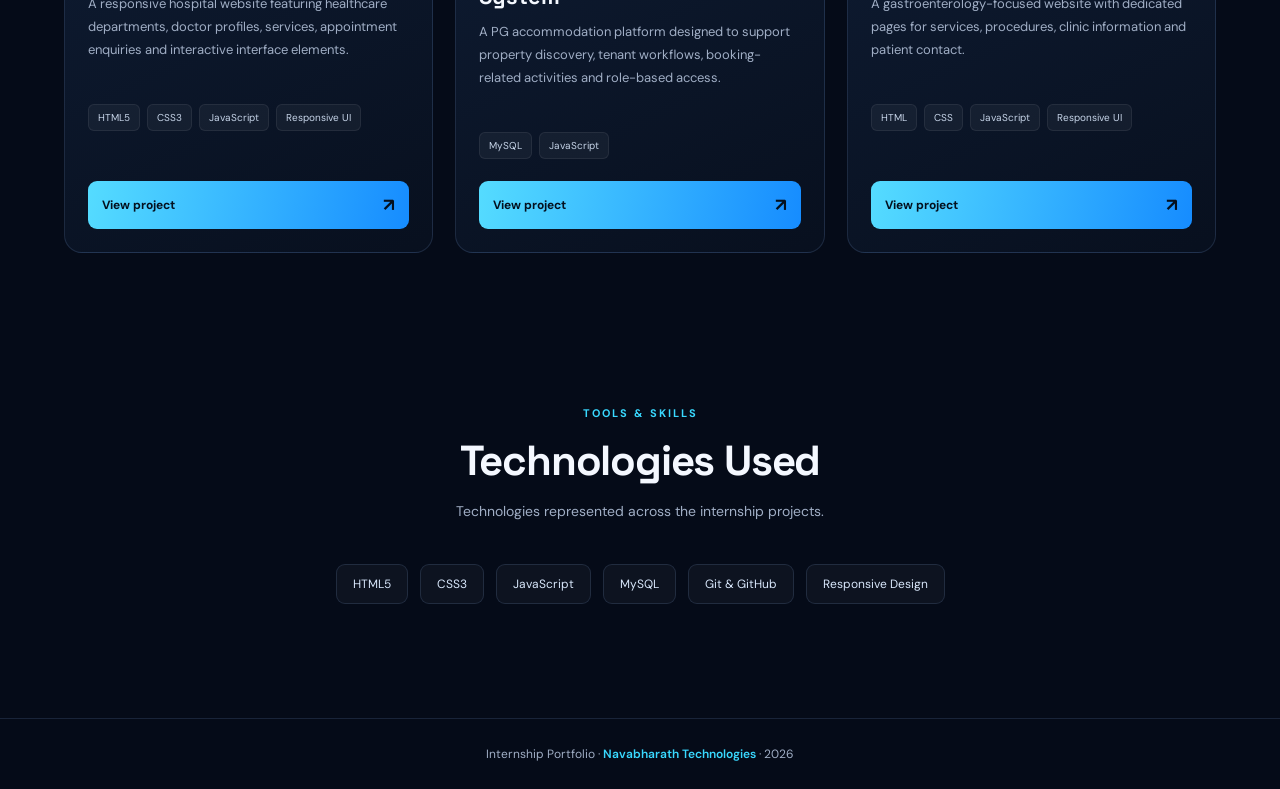
==== commit 82a2c109: "Updated internship portfolio homepage" ====
--- a/index.html
+++ b/index.html
@@ -790,8 +790,6 @@
                             </p>
 
                             <div class="tags">
-                                <span>Node.js</span>
-                                <span>Express</span>
                                 <span>MySQL</span>
                                 <span>JavaScript</span>
                             </div>
@@ -877,8 +875,6 @@
                     <span class="tech">HTML5</span>
                     <span class="tech">CSS3</span>
                     <span class="tech">JavaScript</span>
-                    <span class="tech">Node.js</span>
-                    <span class="tech">Express.js</span>
                     <span class="tech">MySQL</span>
                     <span class="tech">Git & GitHub</span>
                     <span class="tech">Responsive Design</span>
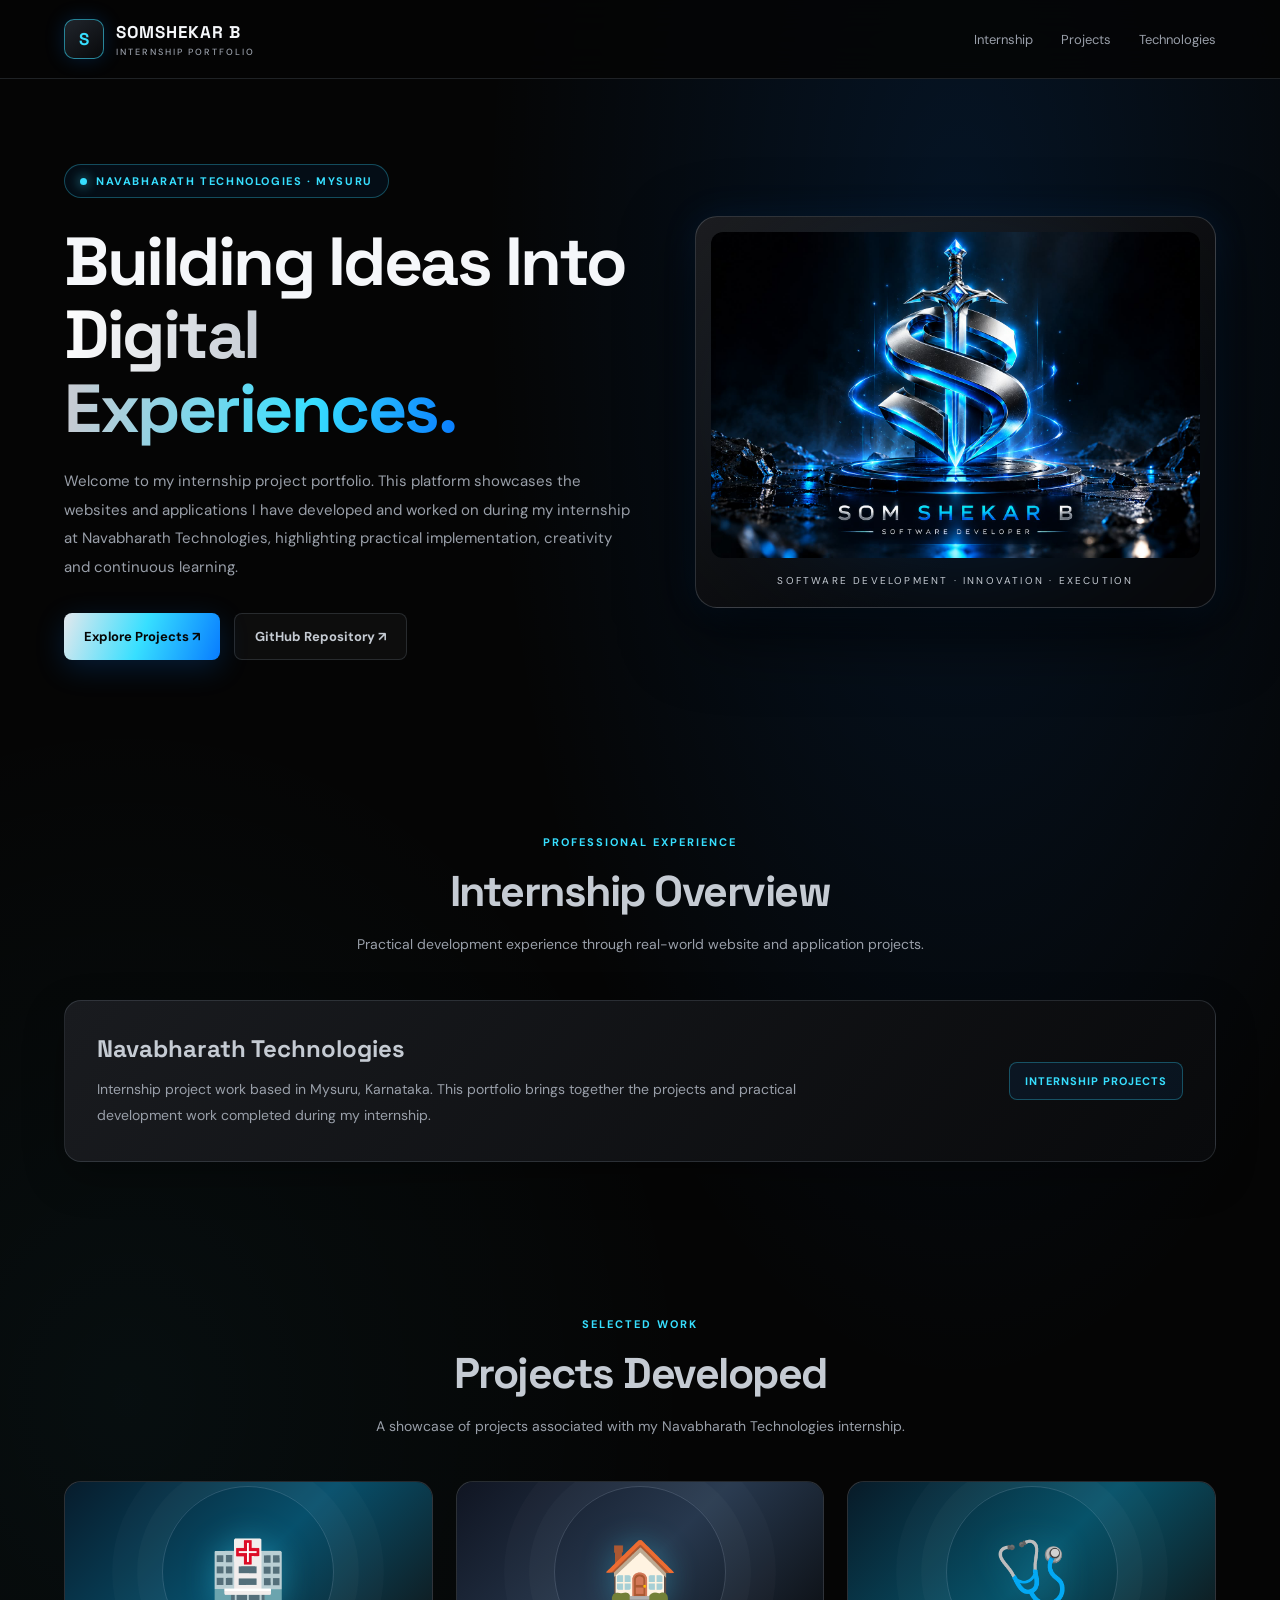
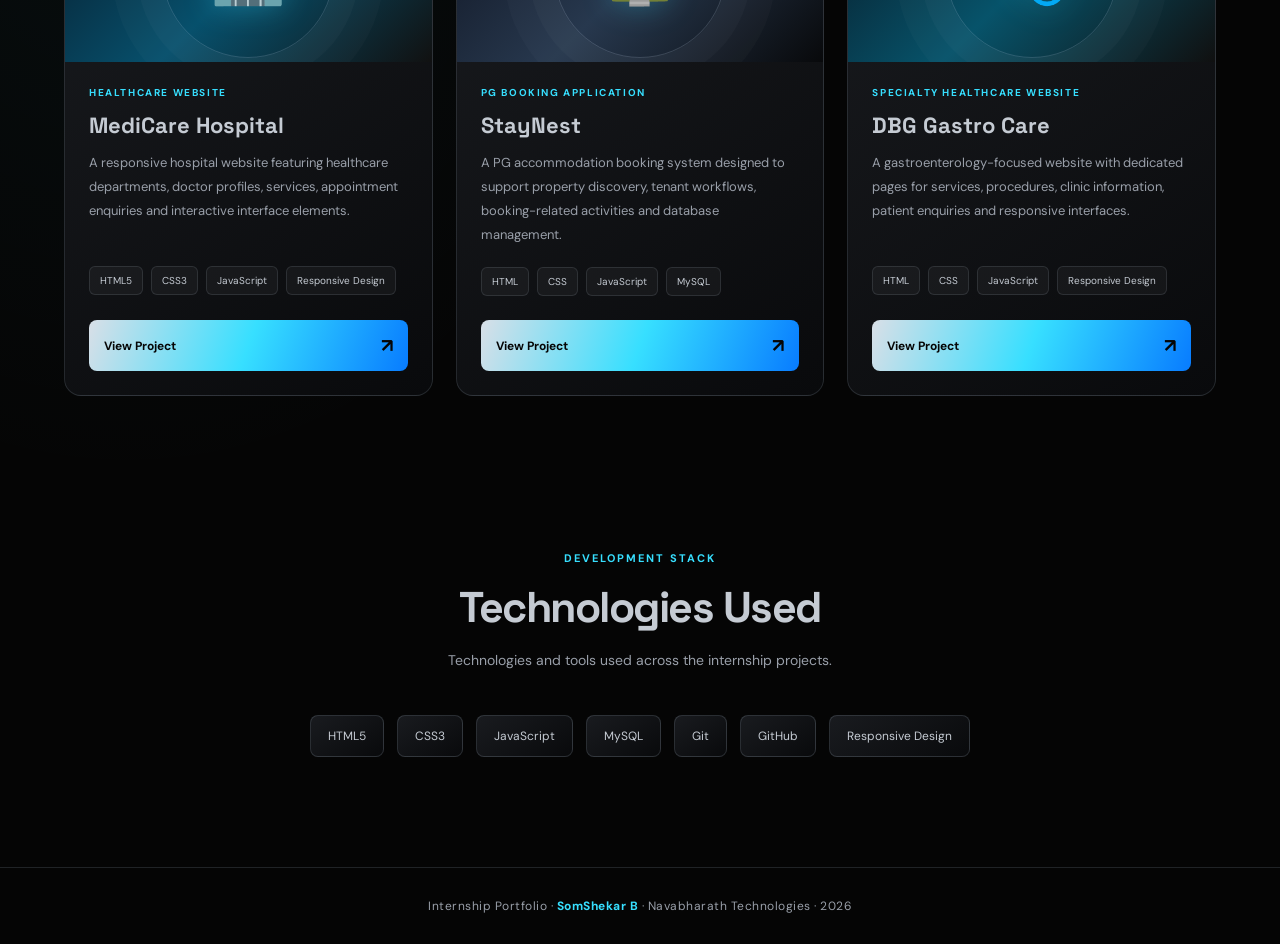
==== commit d07949f0: "Updated internship portfolio homepage" ====
--- a/index.html
+++ b/index.html
@@ -5,10 +5,10 @@
     <meta charset="UTF-8">
     <meta name="viewport" content="width=device-width, initial-scale=1.0">
     <meta name="description"
-        content="Internship project portfolio showcasing software and web development work completed at Navabharath Technologies, Mysuru.">
-    <meta name="theme-color" content="#050b18">
-
-    <title>Internship Portfolio | Navabharath Technologies</title>
+        content="SomShekar B's internship project portfolio showcasing development work at Navabharath Technologies, Mysuru.">
+    <meta name="theme-color" content="#050505">
+
+    <title>Internship Portfolio | SomShekar B</title>
 
     <link rel="preconnect" href="https://fonts.googleapis.com">
     <link rel="preconnect" href="https://fonts.gstatic.com" crossorigin>
@@ -18,14 +18,15 @@
 
     <style>
         :root {
-            --bg: #050b18;
-            --surface: #0c1629;
-            --text: #f4f8ff;
-            --muted: #a0aec5;
-            --blue: #168cff;
-            --cyan: #39d9ff;
-            --line: rgba(151, 190, 255, .14);
-            --shadow: 0 24px 70px rgba(0, 0, 0, .32);
+            --bg: #050505;
+            --surface: #101113;
+            --surface-light: #181a1e;
+            --silver: #c5cbd3;
+            --white: #f5f7fa;
+            --muted: #999fa9;
+            --blue: #087cff;
+            --cyan: #37dfff;
+            --border: rgba(190, 205, 225, .15);
         }
 
         * {
@@ -40,17 +41,17 @@
 
         body {
             font-family: "DM Sans", sans-serif;
-            color: var(--text);
+            color: var(--white);
             background:
-                radial-gradient(circle at 78% 8%, rgba(0, 119, 255, .14), transparent 27rem),
-                radial-gradient(circle at 5% 42%, rgba(0, 190, 255, .08), transparent 25rem),
+                radial-gradient(ellipse at 75% 10%, rgba(8, 124, 255, .13), transparent 35%),
+                radial-gradient(ellipse at 10% 55%, rgba(55, 223, 255, .045), transparent 35%),
                 var(--bg);
             overflow-x: hidden;
         }
 
         a {
+            text-decoration: none;
             color: inherit;
-            text-decoration: none;
         }
 
         .container {
@@ -63,14 +64,14 @@
         header {
             position: sticky;
             top: 0;
-            z-index: 20;
-            background: rgba(5, 11, 24, .82);
-            backdrop-filter: blur(18px);
-            border-bottom: 1px solid var(--line);
+            z-index: 100;
+            background: rgba(5, 5, 5, .88);
+            backdrop-filter: blur(20px);
+            border-bottom: 1px solid var(--border);
         }
 
         nav {
-            min-height: 76px;
+            min-height: 78px;
             display: flex;
             align-items: center;
             justify-content: space-between;
@@ -81,38 +82,43 @@
             display: flex;
             align-items: center;
             gap: 12px;
-            font: 700 17px "Space Grotesk", sans-serif;
+            font-family: "Space Grotesk", sans-serif;
+            font-weight: 700;
+            font-size: 17px;
+            letter-spacing: 1px;
         }
 
         .brand-mark {
-            width: 38px;
-            height: 38px;
+            width: 40px;
+            height: 40px;
             display: grid;
             place-items: center;
-            border: 1px solid rgba(57, 217, 255, .45);
-            border-radius: 12px;
+            border: 1px solid rgba(55, 223, 255, .55);
+            border-radius: 10px;
             color: var(--cyan);
-            background: rgba(22, 140, 255, .12);
-            box-shadow: 0 0 24px rgba(22, 140, 255, .16);
+            background: linear-gradient(145deg, #20252c, #08090b);
+            box-shadow: 0 0 20px rgba(8, 124, 255, .2);
         }
 
         .brand small {
             display: block;
-            margin-top: 2px;
             color: var(--muted);
-            font: 500 10px "DM Sans", sans-serif;
-            letter-spacing: 1.5px;
-            text-transform: uppercase;
+            font: 500 9px "DM Sans", sans-serif;
+            letter-spacing: 2px;
+            margin-top: 3px;
         }
 
         .nav-links {
             display: flex;
-            align-items: center;
             gap: 28px;
             color: var(--muted);
             font-size: 13px;
         }
 
+        .nav-links a {
+            transition: .3s;
+        }
+
         .nav-links a:hover {
             color: var(--cyan);
         }
@@ -120,29 +126,28 @@
         /* HERO */
 
         .hero {
-            padding: 76px 0 82px;
-            position: relative;
+            padding: 85px 0 95px;
         }
 
         .hero-grid {
             display: grid;
-            grid-template-columns: 1.03fr .97fr;
+            grid-template-columns: 1.05fr .95fr;
             align-items: center;
-            gap: 44px;
+            gap: 55px;
         }
 
         .eyebrow {
             display: inline-flex;
             align-items: center;
             gap: 9px;
-            padding: 8px 13px;
-            border: 1px solid rgba(57, 217, 255, .28);
-            border-radius: 99px;
+            padding: 9px 15px;
+            border: 1px solid rgba(55, 223, 255, .3);
+            border-radius: 50px;
             color: var(--cyan);
-            background: rgba(22, 140, 255, .08);
+            background: rgba(8, 124, 255, .07);
             font-size: 11px;
             font-weight: 700;
-            letter-spacing: 1.5px;
+            letter-spacing: 1.6px;
             text-transform: uppercase;
         }
 
@@ -162,14 +167,18 @@
         }
 
         .hero h1 {
-            margin: 24px 0 20px;
-            font-size: clamp(39px, 5.4vw, 67px);
-            line-height: 1.06;
-            letter-spacing: -2.7px;
+            font-size: clamp(40px, 5.5vw, 68px);
+            line-height: 1.08;
+            letter-spacing: -2.5px;
+            margin: 27px 0 22px;
         }
 
         .hero h1 span {
-            background: linear-gradient(90deg, #fff, #58cfff 55%, #168cff);
+            background: linear-gradient(100deg,
+                    #ffffff,
+                    #c5cbd3 35%,
+                    #37dfff 75%,
+                    #087cff);
             -webkit-background-clip: text;
             background-clip: text;
             color: transparent;
@@ -185,41 +194,41 @@
         .hero-actions {
             display: flex;
             flex-wrap: wrap;
-            gap: 13px;
-            margin-top: 30px;
+            gap: 14px;
+            margin-top: 32px;
         }
 
         .btn {
             display: inline-flex;
+            align-items: center;
             justify-content: center;
-            align-items: center;
             gap: 10px;
-            padding: 13px 19px;
-            border-radius: 10px;
+            padding: 14px 20px;
+            border-radius: 8px;
             font-size: 13px;
             font-weight: 700;
-            transition: .25s ease;
+            transition: .3s;
         }
 
         .btn-primary {
-            color: #03101d;
-            background: linear-gradient(100deg, #55dcff, #168cff);
-            box-shadow: 0 10px 30px rgba(22, 140, 255, .2);
+            color: #050505;
+            background: linear-gradient(110deg, #e4e8ed, #37dfff, #087cff);
+            box-shadow: 0 8px 30px rgba(8, 124, 255, .2);
         }
 
         .btn-primary:hover {
-            transform: translateY(-3px);
-            box-shadow: 0 14px 36px rgba(22, 140, 255, .32);
+            transform: translateY(-4px);
+            box-shadow: 0 12px 35px rgba(8, 124, 255, .4);
         }
 
         .btn-secondary {
-            border: 1px solid var(--line);
-            color: var(--text);
-            background: rgba(255, 255, 255, .03);
+            border: 1px solid var(--border);
+            background: rgba(255, 255, 255, .035);
+            color: var(--silver);
         }
 
         .btn-secondary:hover {
-            border-color: rgba(57, 217, 255, .5);
+            border-color: var(--cyan);
             color: var(--cyan);
         }
 
@@ -227,20 +236,22 @@
 
         .logo-art {
             position: relative;
-            padding: 12px;
-            border: 1px solid var(--line);
-            border-radius: 24px;
-            background: linear-gradient(145deg, rgba(17, 39, 70, .76), rgba(5, 11, 24, .7));
-            box-shadow: var(--shadow);
+            padding: 15px;
+            border: 1px solid rgba(190, 205, 225, .2);
+            border-radius: 22px;
+            background: linear-gradient(145deg, #1c1d20, #08090b 70%);
+            box-shadow:
+                0 25px 70px rgba(0, 0, 0, .7),
+                0 0 35px rgba(8, 124, 255, .12);
             overflow: hidden;
         }
 
         .logo-art::before {
             content: "";
             position: absolute;
-            inset: 15% 15%;
-            background: rgba(0, 145, 255, .18);
-            filter: blur(65px);
+            inset: 15%;
+            background: rgba(8, 124, 255, .2);
+            filter: blur(75px);
             border-radius: 50%;
         }
 
@@ -249,30 +260,30 @@
             display: block;
             width: 100%;
             height: auto;
-            border-radius: 15px;
+            border-radius: 12px;
             object-fit: contain;
         }
 
         .logo-caption {
             position: relative;
             text-align: center;
-            padding: 13px 5px 4px;
-            color: var(--muted);
+            padding: 16px 5px 5px;
+            color: var(--silver);
             font-size: 10px;
             letter-spacing: 2.2px;
             text-transform: uppercase;
         }
 
-        /* SECTIONS */
+        /* SECTION HEADINGS */
 
         .section {
-            padding: 74px 0;
+            padding: 75px 0;
         }
 
         .section-head {
             text-align: center;
             max-width: 700px;
-            margin: 0 auto 40px;
+            margin: 0 auto 42px;
         }
 
         .section-kicker {
@@ -284,9 +295,10 @@
         }
 
         .section-head h2 {
-            margin: 12px 0;
-            font-size: clamp(29px, 4vw, 42px);
-            letter-spacing: -1.2px;
+            margin: 13px 0;
+            font-size: clamp(30px, 4vw, 43px);
+            letter-spacing: -1.5px;
+            color: var(--silver);
         }
 
         .section-head p {
@@ -302,143 +314,149 @@
             grid-template-columns: 1fr auto;
             gap: 25px;
             align-items: center;
-            padding: 30px;
-            border: 1px solid var(--line);
-            border-radius: 18px;
-            background: linear-gradient(120deg, rgba(16, 31, 56, .95), rgba(8, 19, 36, .95));
+            padding: 32px;
+            border: 1px solid var(--border);
+            border-radius: 17px;
+            background: linear-gradient(130deg, #191b1f, #090a0c);
+            box-shadow: 0 15px 40px rgba(0, 0, 0, .3);
         }
 
         .internship-panel h3 {
-            font-size: 23px;
-            margin-bottom: 9px;
+            font-size: 24px;
+            margin-bottom: 12px;
+            color: var(--silver);
         }
 
         .internship-panel p {
             max-width: 760px;
             color: var(--muted);
             font-size: 14px;
-            line-height: 1.8;
+            line-height: 1.9;
         }
 
         .internship-tag {
             white-space: nowrap;
+            padding: 11px 15px;
             color: var(--cyan);
-            border: 1px solid rgba(57, 217, 255, .25);
-            background: rgba(57, 217, 255, .07);
-            padding: 10px 14px;
-            border-radius: 9px;
+            border: 1px solid rgba(55, 223, 255, .3);
+            border-radius: 8px;
+            background: rgba(8, 124, 255, .08);
             font-size: 11px;
             font-weight: 700;
-            letter-spacing: .8px;
-        }
-
-        /* PROJECT CARDS */
+            letter-spacing: 1px;
+        }
+
+        /* PROJECTS */
 
         .project-grid {
             display: grid;
             grid-template-columns: repeat(3, minmax(0, 1fr));
-            gap: 22px;
+            gap: 23px;
         }
 
         .project-card {
             display: flex;
             flex-direction: column;
             overflow: hidden;
-            min-width: 0;
-            border: 1px solid var(--line);
-            border-radius: 18px;
-            background: linear-gradient(155deg, rgba(16, 31, 56, .98), rgba(8, 16, 31, .98));
-            transition: transform .35s ease, border-color .35s ease, box-shadow .35s ease;
+            border: 1px solid var(--border);
+            border-radius: 17px;
+            background: linear-gradient(145deg, #191b1f, #090a0c);
+            transition: .4s ease;
         }
 
         .project-card:hover {
-            transform: translateY(-8px);
-            border-color: rgba(57, 217, 255, .45);
-            box-shadow: 0 22px 50px rgba(0, 0, 0, .28), 0 0 28px rgba(22, 140, 255, .08);
+            transform: translateY(-9px);
+            border-color: rgba(55, 223, 255, .55);
+            box-shadow:
+                0 20px 50px rgba(0, 0, 0, .5),
+                0 0 25px rgba(8, 124, 255, .12);
         }
 
         .project-visual {
-            height: 175px;
+            height: 180px;
             display: grid;
             place-items: center;
             position: relative;
             overflow: hidden;
         }
 
-        .project-visual::after {
+        .project-visual::before {
             content: "";
             position: absolute;
-            width: 190px;
-            height: 190px;
-            border: 1px solid rgba(255, 255, 255, .15);
+            width: 170px;
+            height: 170px;
+            border: 1px solid rgba(190, 205, 225, .2);
             border-radius: 50%;
-            box-shadow: 0 0 0 22px rgba(255, 255, 255, .025), 0 0 0 46px rgba(255, 255, 255, .02);
+            box-shadow:
+                0 0 0 25px rgba(255, 255, 255, .025),
+                0 0 0 50px rgba(255, 255, 255, .018);
         }
 
         .visual-hospital {
-            background: linear-gradient(135deg, #07506c, #087e91);
+            background: linear-gradient(135deg, #071c2c, #07506c, #111);
         }
 
         .visual-staynest {
-            background: linear-gradient(135deg, #34265f, #235a91);
+            background: linear-gradient(135deg, #101522, #27384e, #08090b);
         }
 
         .visual-gastro {
-            background: linear-gradient(135deg, #153d67, #087f87);
+            background: linear-gradient(135deg, #081a27, #07536a, #101010);
         }
 
         .visual-icon {
             position: relative;
             z-index: 1;
-            font-size: 59px;
-            filter: drop-shadow(0 8px 15px rgba(0, 0, 0, .25));
-            transition: transform .35s ease;
+            font-size: 61px;
+            filter: drop-shadow(0 0 15px rgba(55, 223, 255, .3));
+            transition: .4s;
         }
 
         .project-card:hover .visual-icon {
-            transform: scale(1.13) rotate(-4deg);
+            transform: scale(1.17) rotate(-5deg);
         }
 
         .project-info {
-            padding: 23px;
+            padding: 24px;
             display: flex;
+            flex-direction: column;
             flex: 1;
-            flex-direction: column;
         }
 
         .project-type {
             color: var(--cyan);
             font-size: 10px;
             font-weight: 700;
-            letter-spacing: 1.5px;
+            letter-spacing: 1.6px;
             text-transform: uppercase;
         }
 
         .project-info h3 {
-            margin: 10px 0;
+            margin: 12px 0;
             font-size: 22px;
+            color: var(--silver);
         }
 
         .project-info p {
             color: var(--muted);
             font-size: 13px;
-            line-height: 1.8;
-            min-height: 93px;
+            line-height: 1.85;
+            min-height: 95px;
         }
 
         .tags {
             display: flex;
             flex-wrap: wrap;
-            gap: 7px;
-            margin: 19px 0 22px;
+            gap: 8px;
+            margin: 20px 0 24px;
         }
 
         .tags span {
-            padding: 6px 9px;
-            border: 1px solid rgba(255, 255, 255, .07);
+            padding: 7px 10px;
+            border: 1px solid rgba(190, 205, 225, .13);
             border-radius: 6px;
-            color: #c7d5e9;
-            background: rgba(255, 255, 255, .045);
+            color: #c5cbd3;
+            background: rgba(255, 255, 255, .04);
             font-size: 10px;
         }
 
@@ -446,24 +464,23 @@
             display: flex;
             align-items: center;
             justify-content: space-between;
-            gap: 10px;
             margin-top: auto;
-            padding: 12px 14px;
-            border-radius: 9px;
-            color: #04101e;
-            background: linear-gradient(100deg, #55dcff, #168cff);
+            padding: 13px 15px;
+            border-radius: 8px;
+            color: #050505;
+            background: linear-gradient(110deg, #d9dfe7, #37dfff, #087cff);
             font-size: 12px;
             font-weight: 700;
-            transition: .25s ease;
+            transition: .3s;
         }
 
         .project-link:hover {
-            filter: brightness(1.12);
-            transform: translateX(2px);
+            filter: brightness(1.2);
+            box-shadow: 0 0 20px rgba(8, 124, 255, .25);
         }
 
         .project-link span {
-            font-size: 18px;
+            font-size: 19px;
         }
 
         /* TECHNOLOGIES */
@@ -472,48 +489,51 @@
             display: flex;
             justify-content: center;
             flex-wrap: wrap;
-            gap: 12px;
+            gap: 13px;
         }
 
         .tech {
-            padding: 11px 16px;
-            border: 1px solid var(--line);
-            border-radius: 9px;
-            background: rgba(255, 255, 255, .035);
-            color: #d8e7fb;
+            padding: 12px 17px;
+            border: 1px solid rgba(190, 205, 225, .17);
+            border-radius: 8px;
+            color: var(--silver);
+            background: linear-gradient(145deg, #191b1f, #090a0c);
             font-size: 12px;
+            transition: .3s;
+        }
+
+        .tech:hover {
+            color: var(--cyan);
+            border-color: var(--cyan);
+            box-shadow: 0 0 15px rgba(8, 124, 255, .12);
         }
 
         /* FOOTER */
 
         footer {
-            margin-top: 40px;
-            padding: 27px 0;
-            border-top: 1px solid var(--line);
+            margin-top: 35px;
+            padding: 30px 0;
+            border-top: 1px solid var(--border);
             color: var(--muted);
             text-align: center;
             font-size: 12px;
+            letter-spacing: .5px;
         }
 
         footer strong {
             color: var(--cyan);
-            font-weight: 600;
         }
 
         /* RESPONSIVE */
 
-        @media (max-width: 900px) {
+        @media(max-width:900px) {
             .hero-grid {
                 grid-template-columns: 1fr;
             }
 
-            .hero-copy {
-                max-width: 720px;
-            }
-
             .logo-art {
                 max-width: 680px;
-                margin: 0 auto;
+                margin: auto;
             }
 
             .project-grid {
@@ -521,27 +541,26 @@
             }
         }
 
-        @media (max-width: 620px) {
+        @media(max-width:620px) {
+            nav {
+                min-height: 70px;
+            }
+
             .nav-links {
-                gap: 14px;
+                gap: 13px;
                 font-size: 11px;
             }
 
             .brand {
-                font-size: 14px;
-            }
-
-            .brand-mark {
-                width: 34px;
-                height: 34px;
+                font-size: 13px;
             }
 
             .hero {
-                padding: 54px 0 60px;
+                padding: 55px 0 65px;
             }
 
             .hero h1 {
-                letter-spacing: -1.7px;
+                letter-spacing: -1.5px;
             }
 
             .project-grid {
@@ -549,12 +568,12 @@
             }
 
             .project-info p {
-                min-height: 0;
+                min-height: auto;
             }
 
             .internship-panel {
                 grid-template-columns: 1fr;
-                padding: 23px;
+                padding: 24px;
             }
 
             .internship-tag {
@@ -562,11 +581,11 @@
             }
 
             .section {
-                padding: 56px 0;
-            }
-        }
-
-        @media (prefers-reduced-motion: reduce) {
+                padding: 55px 0;
+            }
+        }
+
+        @media(prefers-reduced-motion:reduce) {
 
             *,
             *::before,
@@ -584,14 +603,13 @@
 
     <header>
         <div class="container">
-            <nav aria-label="Main navigation">
-
-                <a class="brand" href="./" aria-label="Internship portfolio home">
-                    <span class="brand-mark">NBT</span>
-
+            <nav>
+
+                <a class="brand" href="./">
+                    <span class="brand-mark">S</span>
                     <span>
-                        INTERNSHIP<span style="color:var(--cyan)">.PORTFOLIO</span>
-                        <small>Project showcase</small>
+                        SOMSHEKAR B
+                        <small>INTERNSHIP PORTFOLIO</small>
                     </span>
                 </a>
 
@@ -607,7 +625,7 @@
 
     <main>
 
-        <!-- HERO SECTION -->
+        <!-- HERO -->
 
         <section class="hero">
             <div class="container hero-grid">
@@ -619,40 +637,41 @@
                     </span>
 
                     <h1>
-                        Building practical<br>
-                        <span>digital solutions.</span>
+                        Building Ideas Into<br>
+                        <span>Digital Experiences.</span>
                     </h1>
 
                     <p class="hero-copy">
-                        Welcome to my internship project portfolio. This space brings
-                        together the websites and applications I have worked on during
-                        my internship at Navabharath Technologies, highlighting practical
-                        development, implementation and learning.
+                        Welcome to my internship project portfolio. This platform
+                        showcases the websites and applications I have developed
+                        and worked on during my internship at Navabharath
+                        Technologies, highlighting practical implementation,
+                        creativity and continuous learning.
                     </p>
 
                     <div class="hero-actions">
 
-                        <a class="btn btn-primary" href="#projects">
-                            Explore projects <span>↘</span>
+                        <a href="#projects" class="btn btn-primary">
+                            Explore Projects ↗
                         </a>
 
-                        <a class="btn btn-secondary" href="https://github.com/RajRocky1/Internship-NBT" target="_blank"
-                            rel="noopener noreferrer">
-                            View GitHub repository ↗
+                        <a href="https://github.com/RajRocky1/Internship-NBT" target="_blank" rel="noopener noreferrer"
+                            class="btn btn-secondary">
+                            GitHub Repository ↗
                         </a>
 
                     </div>
 
                 </div>
 
-                <!-- YOUR S + SWORD LOGO -->
+                <!-- LOGO IMAGE -->
 
                 <div class="logo-art">
 
-                    <img src="./somshekar-logo.jpeg" alt="SomShekar B — Software Developer, S and sword emblem">
+                    <img src="./somshekar-logo.jpeg" alt="SomShekar B S and Sword Logo">
 
                     <div class="logo-caption">
-                        Software development · Practical learning · Project delivery
+                        Software Development · Innovation · Execution
                     </div>
 
                 </div>
@@ -660,38 +679,31 @@
             </div>
         </section>
 
-        <!-- INTERNSHIP OVERVIEW -->
+        <!-- INTERNSHIP -->
 
         <section class="section" id="internship">
 
             <div class="container">
 
                 <div class="section-head">
-
-                    <span class="section-kicker">
-                        The experience
-                    </span>
-
+                    <span class="section-kicker">Professional Experience</span>
                     <h2>Internship Overview</h2>
-
                     <p>
-                        A focused showcase of work completed as part of the internship experience.
+                        Practical development experience through real-world
+                        website and application projects.
                     </p>
-
                 </div>
 
                 <div class="internship-panel">
 
                     <div>
-
                         <h3>Navabharath Technologies</h3>
 
                         <p>
                             Internship project work based in Mysuru, Karnataka.
-                            The projects below represent the work associated with
-                            this internship and are presented together in one portfolio.
+                            This portfolio brings together the projects and practical
+                            development work completed during my internship.
                         </p>
-
                     </div>
 
                     <span class="internship-tag">
@@ -704,42 +716,34 @@
 
         </section>
 
-        <!-- PROJECT SHOWCASE -->
+        <!-- PROJECTS -->
 
         <section class="section" id="projects">
 
             <div class="container">
 
                 <div class="section-head">
-
-                    <span class="section-kicker">
-                        Selected work
-                    </span>
-
+                    <span class="section-kicker">Selected Work</span>
                     <h2>Projects Developed</h2>
-
                     <p>
-                        Explore the three projects included in this Navabharath
-                        Technologies internship portfolio.
+                        A showcase of projects associated with my
+                        Navabharath Technologies internship.
                     </p>
-
                 </div>
 
                 <div class="project-grid">
 
-                    <!-- PROJECT 1: MEDICARE -->
+                    <!-- MEDICARE -->
 
                     <article class="project-card">
 
                         <div class="project-visual visual-hospital">
-                            <span class="visual-icon" aria-hidden="true">🏥</span>
+                            <span class="visual-icon">🏥</span>
                         </div>
 
                         <div class="project-info">
 
-                            <span class="project-type">
-                                Healthcare website
-                            </span>
+                            <span class="project-type">Healthcare Website</span>
 
                             <h3>MediCare Hospital</h3>
 
@@ -753,97 +757,92 @@
                                 <span>HTML5</span>
                                 <span>CSS3</span>
                                 <span>JavaScript</span>
-                                <span>Responsive UI</span>
+                                <span>Responsive Design</span>
                             </div>
 
-                            <a class="project-link" href="./Hospital_Website/" target="_blank"
-                                rel="noopener noreferrer">
-
-                                View project <span>↗</span>
+                            <a href="./Hospital_Website/" target="_blank" rel="noopener noreferrer"
+                                class="project-link">
+
+                                View Project <span>↗</span>
 
                             </a>
 
                         </div>
-
                     </article>
 
-                    <!-- PROJECT 2: STAYNEST -->
+                    <!-- STAYNEST -->
 
                     <article class="project-card">
 
                         <div class="project-visual visual-staynest">
-                            <span class="visual-icon" aria-hidden="true">🏠</span>
+                            <span class="visual-icon">🏠</span>
                         </div>
 
                         <div class="project-info">
 
-                            <span class="project-type">
-                                Full-stack web application
-                            </span>
-
-                            <h3>StayNest · PG Booking System</h3>
+                            <span class="project-type">PG Booking Application</span>
+
+                            <h3>StayNest</h3>
 
                             <p>
-                                A PG accommodation platform designed to support
+                                A PG accommodation booking system designed to support
                                 property discovery, tenant workflows, booking-related
-                                activities and role-based access.
-                            </p>
-
-                            <div class="tags">
-                                <span>MySQL</span>
-                                <span>JavaScript</span>
-                            </div>
-
-                            <a class="project-link" href="./PG_Booking_System/" target="_blank"
-                                rel="noopener noreferrer">
-
-                                View project <span>↗</span>
-
-                            </a>
-
-                        </div>
-
-                    </article>
-
-                    <!-- PROJECT 3: DBG GASTRO CARE -->
-
-                    <article class="project-card">
-
-                        <div class="project-visual visual-gastro">
-                            <span class="visual-icon" aria-hidden="true">🩺</span>
-                        </div>
-
-                        <div class="project-info">
-
-                            <span class="project-type">
-                                Specialty healthcare website
-                            </span>
-
-                            <h3>DBG Gastro Care</h3>
-
-                            <p>
-                                A gastroenterology-focused website with dedicated
-                                pages for services, procedures, clinic information
-                                and patient contact.
+                                activities and database management.
                             </p>
 
                             <div class="tags">
                                 <span>HTML</span>
                                 <span>CSS</span>
                                 <span>JavaScript</span>
-                                <span>Responsive UI</span>
+                                <span>MySQL</span>
                             </div>
 
-                            <a class="project-link" href="./DBG-Gastro/" target="_blank" rel="noopener noreferrer">
-
-                                View project <span>↗</span>
+                            <a href="./PG_Booking_System/" target="_blank" rel="noopener noreferrer"
+                                class="project-link">
+
+                                View Project <span>↗</span>
 
                             </a>
 
                         </div>
-
                     </article>
 
+                    <!-- DBG GASTRO -->
+
+                    <article class="project-card">
+
+                        <div class="project-visual visual-gastro">
+                            <span class="visual-icon">🩺</span>
+                        </div>
+
+                        <div class="project-info">
+
+                            <span class="project-type">Specialty Healthcare Website</span>
+
+                            <h3>DBG Gastro Care</h3>
+
+                            <p>
+                                A gastroenterology-focused website with dedicated
+                                pages for services, procedures, clinic information,
+                                patient enquiries and responsive interfaces.
+                            </p>
+
+                            <div class="tags">
+                                <span>HTML</span>
+                                <span>CSS</span>
+                                <span>JavaScript</span>
+                                <span>Responsive Design</span>
+                            </div>
+
+                            <a href="./DBG-Gastro/" target="_blank" rel="noopener noreferrer" class="project-link">
+
+                                View Project <span>↗</span>
+
+                            </a>
+
+                        </div>
+                    </article>
+
                 </div>
 
             </div>
@@ -857,17 +856,11 @@
             <div class="container">
 
                 <div class="section-head">
-
-                    <span class="section-kicker">
-                        Tools & skills
-                    </span>
-
+                    <span class="section-kicker">Development Stack</span>
                     <h2>Technologies Used</h2>
-
                     <p>
-                        Technologies represented across the internship projects.
+                        Technologies and tools used across the internship projects.
                     </p>
-
                 </div>
 
                 <div class="tech-wrap">
@@ -876,7 +869,8 @@
                     <span class="tech">CSS3</span>
                     <span class="tech">JavaScript</span>
                     <span class="tech">MySQL</span>
-                    <span class="tech">Git & GitHub</span>
+                    <span class="tech">Git</span>
+                    <span class="tech">GitHub</span>
                     <span class="tech">Responsive Design</span>
 
                 </div>
@@ -890,15 +884,12 @@
     <!-- FOOTER -->
 
     <footer>
-
         <div class="container">
-
             Internship Portfolio ·
-            <strong>Navabharath Technologies</strong> ·
+            <strong>SomShekar B</strong> ·
+            Navabharath Technologies ·
             <span id="year"></span>
-
         </div>
-
     </footer>
 
     <script>
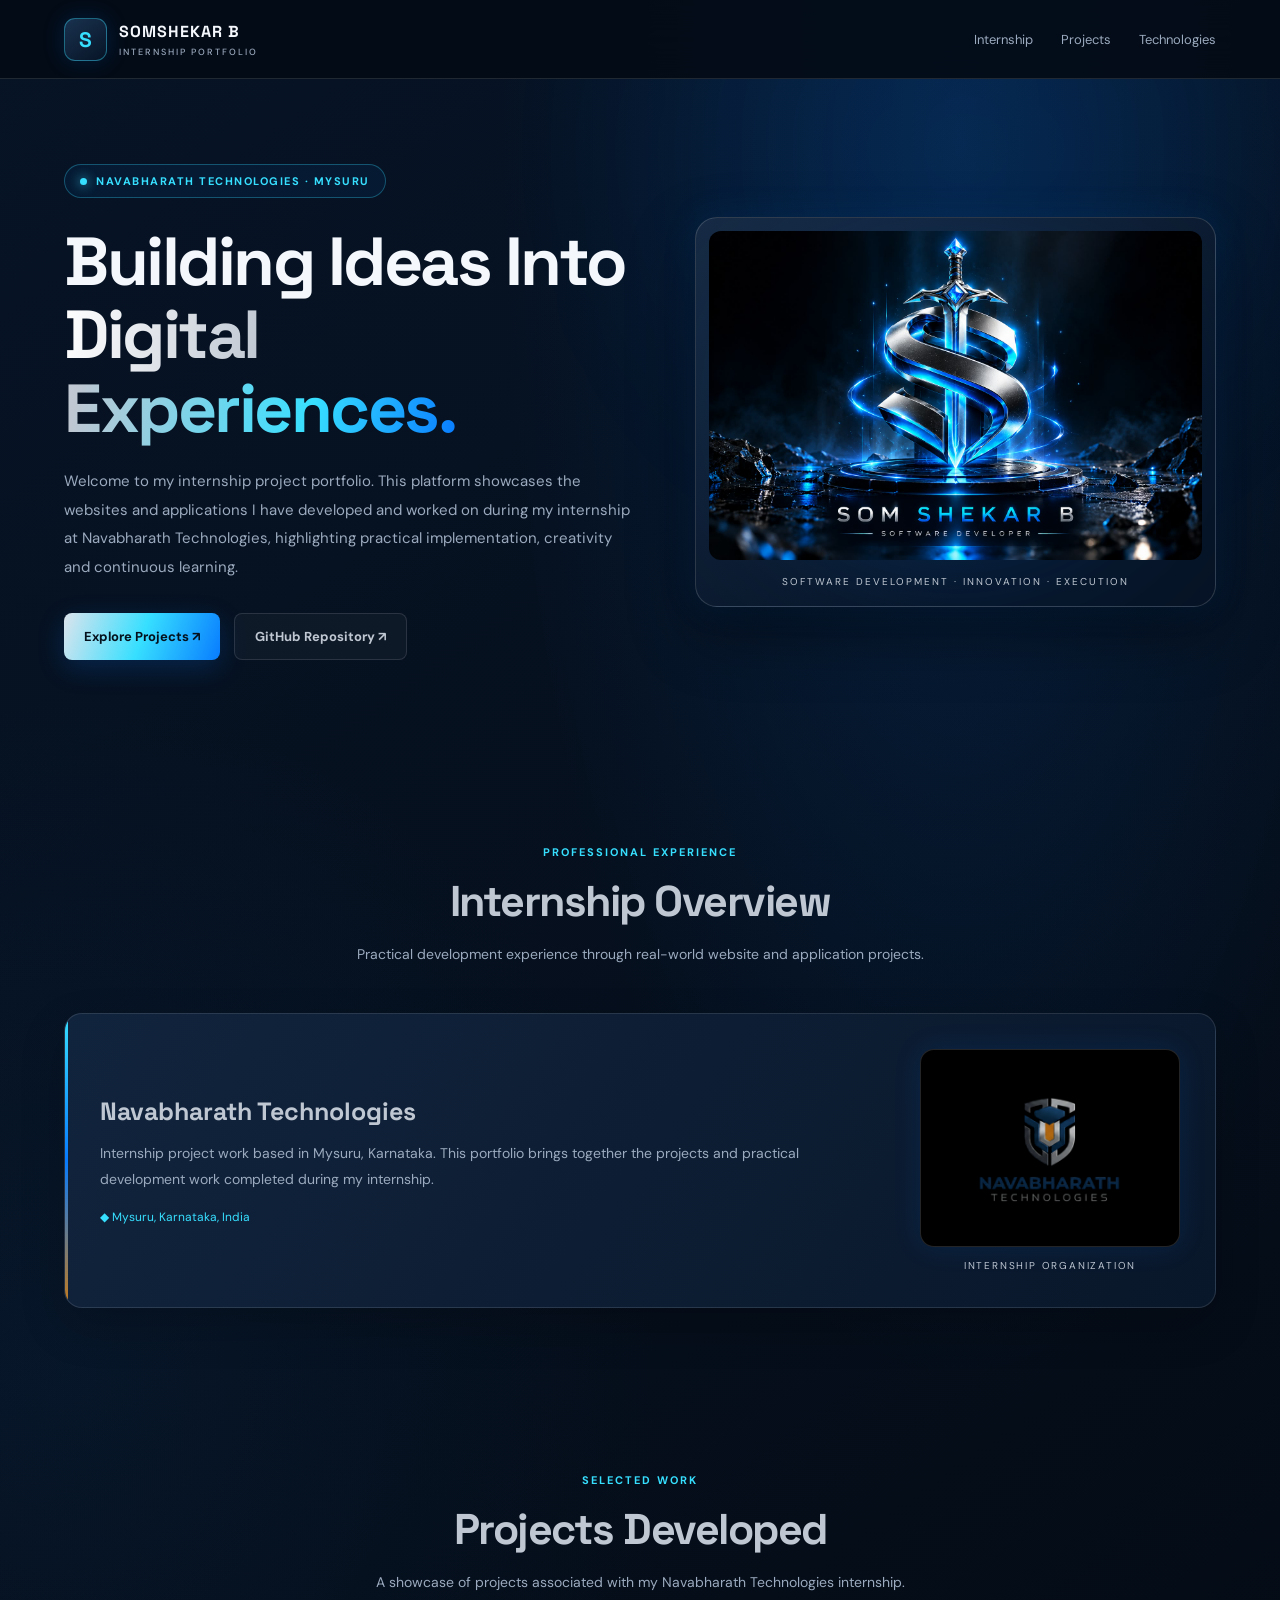
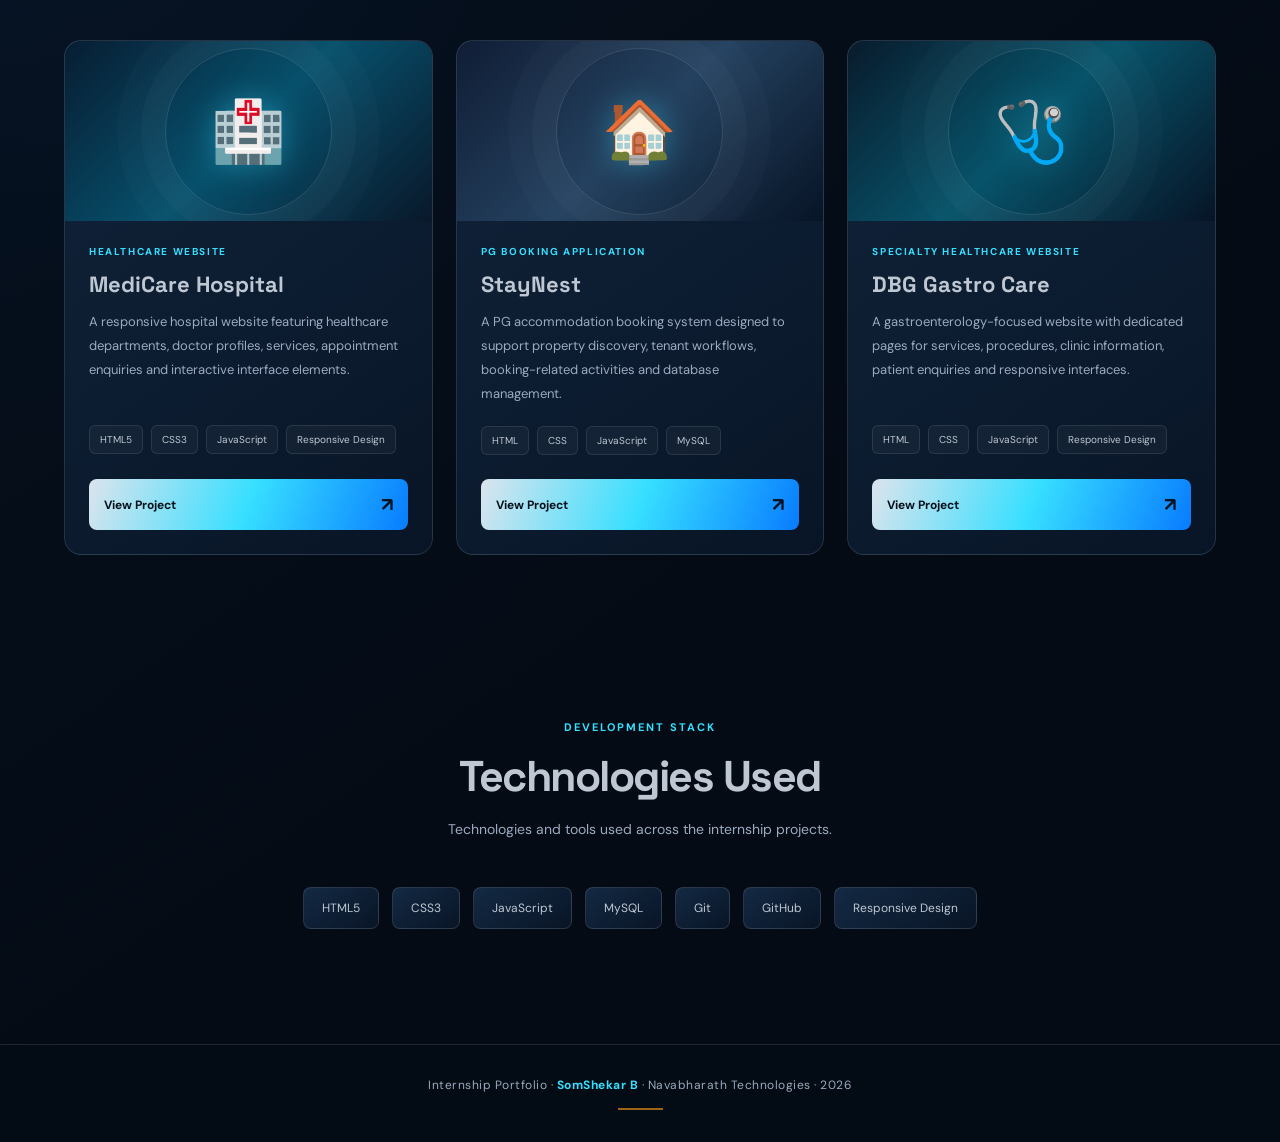
==== commit 56e266f0: "Updated internship portfolio homepage" ====
--- a/index.html
+++ b/index.html
@@ -1,902 +1,1040 @@
+
 <!DOCTYPE html>
 <html lang="en">
-
 <head>
-    <meta charset="UTF-8">
-    <meta name="viewport" content="width=device-width, initial-scale=1.0">
-    <meta name="description"
-        content="SomShekar B's internship project portfolio showcasing development work at Navabharath Technologies, Mysuru.">
-    <meta name="theme-color" content="#050505">
-
-    <title>Internship Portfolio | SomShekar B</title>
-
-    <link rel="preconnect" href="https://fonts.googleapis.com">
-    <link rel="preconnect" href="https://fonts.gstatic.com" crossorigin>
-    <link
-        href="https://fonts.googleapis.com/css2?family=DM+Sans:wght@400;500;600;700&family=Space+Grotesk:wght@400;500;600;700&display=swap"
-        rel="stylesheet">
-
-    <style>
-        :root {
-            --bg: #050505;
-            --surface: #101113;
-            --surface-light: #181a1e;
-            --silver: #c5cbd3;
-            --white: #f5f7fa;
-            --muted: #999fa9;
-            --blue: #087cff;
-            --cyan: #37dfff;
-            --border: rgba(190, 205, 225, .15);
-        }
-
-        * {
-            margin: 0;
-            padding: 0;
-            box-sizing: border-box;
-        }
-
-        html {
-            scroll-behavior: smooth;
-        }
-
-        body {
-            font-family: "DM Sans", sans-serif;
-            color: var(--white);
-            background:
-                radial-gradient(ellipse at 75% 10%, rgba(8, 124, 255, .13), transparent 35%),
-                radial-gradient(ellipse at 10% 55%, rgba(55, 223, 255, .045), transparent 35%),
-                var(--bg);
-            overflow-x: hidden;
-        }
-
-        a {
-            text-decoration: none;
-            color: inherit;
-        }
-
-        .container {
-            width: min(1160px, 90%);
-            margin: auto;
-        }
-
-        /* NAVBAR */
-
-        header {
-            position: sticky;
-            top: 0;
-            z-index: 100;
-            background: rgba(5, 5, 5, .88);
-            backdrop-filter: blur(20px);
-            border-bottom: 1px solid var(--border);
-        }
-
-        nav {
-            min-height: 78px;
-            display: flex;
-            align-items: center;
-            justify-content: space-between;
-            gap: 20px;
-        }
-
-        .brand {
-            display: flex;
-            align-items: center;
-            gap: 12px;
-            font-family: "Space Grotesk", sans-serif;
-            font-weight: 700;
-            font-size: 17px;
-            letter-spacing: 1px;
-        }
-
-        .brand-mark {
-            width: 40px;
-            height: 40px;
-            display: grid;
-            place-items: center;
-            border: 1px solid rgba(55, 223, 255, .55);
-            border-radius: 10px;
-            color: var(--cyan);
-            background: linear-gradient(145deg, #20252c, #08090b);
-            box-shadow: 0 0 20px rgba(8, 124, 255, .2);
-        }
-
-        .brand small {
-            display: block;
-            color: var(--muted);
-            font: 500 9px "DM Sans", sans-serif;
-            letter-spacing: 2px;
-            margin-top: 3px;
-        }
-
-        .nav-links {
-            display: flex;
-            gap: 28px;
-            color: var(--muted);
-            font-size: 13px;
-        }
-
-        .nav-links a {
-            transition: .3s;
-        }
-
-        .nav-links a:hover {
-            color: var(--cyan);
-        }
-
-        /* HERO */
-
-        .hero {
-            padding: 85px 0 95px;
-        }
-
-        .hero-grid {
-            display: grid;
-            grid-template-columns: 1.05fr .95fr;
-            align-items: center;
-            gap: 55px;
-        }
-
-        .eyebrow {
-            display: inline-flex;
-            align-items: center;
-            gap: 9px;
-            padding: 9px 15px;
-            border: 1px solid rgba(55, 223, 255, .3);
-            border-radius: 50px;
-            color: var(--cyan);
-            background: rgba(8, 124, 255, .07);
-            font-size: 11px;
-            font-weight: 700;
-            letter-spacing: 1.6px;
-            text-transform: uppercase;
-        }
-
-        .eyebrow::before {
-            content: "";
-            width: 7px;
-            height: 7px;
-            border-radius: 50%;
-            background: var(--cyan);
-            box-shadow: 0 0 12px var(--cyan);
-        }
-
-        h1,
-        h2,
-        h3 {
-            font-family: "Space Grotesk", sans-serif;
-        }
-
-        .hero h1 {
-            font-size: clamp(40px, 5.5vw, 68px);
-            line-height: 1.08;
-            letter-spacing: -2.5px;
-            margin: 27px 0 22px;
-        }
-
-        .hero h1 span {
-            background: linear-gradient(100deg,
-                    #ffffff,
-                    #c5cbd3 35%,
-                    #37dfff 75%,
-                    #087cff);
-            -webkit-background-clip: text;
-            background-clip: text;
-            color: transparent;
-        }
-
-        .hero-copy {
-            max-width: 590px;
-            color: var(--muted);
-            font-size: 15px;
-            line-height: 1.9;
-        }
-
-        .hero-actions {
-            display: flex;
-            flex-wrap: wrap;
-            gap: 14px;
-            margin-top: 32px;
-        }
-
-        .btn {
-            display: inline-flex;
-            align-items: center;
-            justify-content: center;
-            gap: 10px;
-            padding: 14px 20px;
-            border-radius: 8px;
-            font-size: 13px;
-            font-weight: 700;
-            transition: .3s;
-        }
-
-        .btn-primary {
-            color: #050505;
-            background: linear-gradient(110deg, #e4e8ed, #37dfff, #087cff);
-            box-shadow: 0 8px 30px rgba(8, 124, 255, .2);
-        }
-
-        .btn-primary:hover {
-            transform: translateY(-4px);
-            box-shadow: 0 12px 35px rgba(8, 124, 255, .4);
-        }
-
-        .btn-secondary {
-            border: 1px solid var(--border);
-            background: rgba(255, 255, 255, .035);
-            color: var(--silver);
-        }
-
-        .btn-secondary:hover {
-            border-color: var(--cyan);
-            color: var(--cyan);
-        }
-
-        /* LOGO */
-
-        .logo-art {
-            position: relative;
-            padding: 15px;
-            border: 1px solid rgba(190, 205, 225, .2);
-            border-radius: 22px;
-            background: linear-gradient(145deg, #1c1d20, #08090b 70%);
-            box-shadow:
-                0 25px 70px rgba(0, 0, 0, .7),
-                0 0 35px rgba(8, 124, 255, .12);
-            overflow: hidden;
-        }
-
-        .logo-art::before {
-            content: "";
-            position: absolute;
-            inset: 15%;
-            background: rgba(8, 124, 255, .2);
-            filter: blur(75px);
-            border-radius: 50%;
-        }
-
-        .logo-art img {
-            position: relative;
-            display: block;
-            width: 100%;
-            height: auto;
-            border-radius: 12px;
-            object-fit: contain;
-        }
-
-        .logo-caption {
-            position: relative;
-            text-align: center;
-            padding: 16px 5px 5px;
-            color: var(--silver);
-            font-size: 10px;
-            letter-spacing: 2.2px;
-            text-transform: uppercase;
-        }
-
-        /* SECTION HEADINGS */
-
-        .section {
-            padding: 75px 0;
-        }
-
-        .section-head {
-            text-align: center;
-            max-width: 700px;
-            margin: 0 auto 42px;
-        }
-
-        .section-kicker {
-            color: var(--cyan);
-            font-size: 11px;
-            font-weight: 700;
-            letter-spacing: 2px;
-            text-transform: uppercase;
-        }
-
-        .section-head h2 {
-            margin: 13px 0;
-            font-size: clamp(30px, 4vw, 43px);
-            letter-spacing: -1.5px;
-            color: var(--silver);
-        }
-
-        .section-head p {
-            color: var(--muted);
-            font-size: 14px;
-            line-height: 1.8;
-        }
-
-        /* INTERNSHIP */
-
-        .internship-panel {
-            display: grid;
-            grid-template-columns: 1fr auto;
-            gap: 25px;
-            align-items: center;
-            padding: 32px;
-            border: 1px solid var(--border);
-            border-radius: 17px;
-            background: linear-gradient(130deg, #191b1f, #090a0c);
-            box-shadow: 0 15px 40px rgba(0, 0, 0, .3);
-        }
-
-        .internship-panel h3 {
-            font-size: 24px;
-            margin-bottom: 12px;
-            color: var(--silver);
-        }
-
-        .internship-panel p {
-            max-width: 760px;
-            color: var(--muted);
-            font-size: 14px;
-            line-height: 1.9;
-        }
-
-        .internship-tag {
-            white-space: nowrap;
-            padding: 11px 15px;
-            color: var(--cyan);
-            border: 1px solid rgba(55, 223, 255, .3);
-            border-radius: 8px;
-            background: rgba(8, 124, 255, .08);
-            font-size: 11px;
-            font-weight: 700;
-            letter-spacing: 1px;
-        }
-
-        /* PROJECTS */
-
-        .project-grid {
-            display: grid;
-            grid-template-columns: repeat(3, minmax(0, 1fr));
-            gap: 23px;
-        }
-
-        .project-card {
-            display: flex;
-            flex-direction: column;
-            overflow: hidden;
-            border: 1px solid var(--border);
-            border-radius: 17px;
-            background: linear-gradient(145deg, #191b1f, #090a0c);
-            transition: .4s ease;
-        }
-
-        .project-card:hover {
-            transform: translateY(-9px);
-            border-color: rgba(55, 223, 255, .55);
-            box-shadow:
-                0 20px 50px rgba(0, 0, 0, .5),
-                0 0 25px rgba(8, 124, 255, .12);
-        }
-
-        .project-visual {
-            height: 180px;
-            display: grid;
-            place-items: center;
-            position: relative;
-            overflow: hidden;
-        }
-
-        .project-visual::before {
-            content: "";
-            position: absolute;
-            width: 170px;
-            height: 170px;
-            border: 1px solid rgba(190, 205, 225, .2);
-            border-radius: 50%;
-            box-shadow:
-                0 0 0 25px rgba(255, 255, 255, .025),
-                0 0 0 50px rgba(255, 255, 255, .018);
-        }
-
-        .visual-hospital {
-            background: linear-gradient(135deg, #071c2c, #07506c, #111);
-        }
-
-        .visual-staynest {
-            background: linear-gradient(135deg, #101522, #27384e, #08090b);
-        }
-
-        .visual-gastro {
-            background: linear-gradient(135deg, #081a27, #07536a, #101010);
-        }
-
-        .visual-icon {
-            position: relative;
-            z-index: 1;
-            font-size: 61px;
-            filter: drop-shadow(0 0 15px rgba(55, 223, 255, .3));
-            transition: .4s;
-        }
-
-        .project-card:hover .visual-icon {
-            transform: scale(1.17) rotate(-5deg);
-        }
-
-        .project-info {
-            padding: 24px;
-            display: flex;
-            flex-direction: column;
-            flex: 1;
-        }
-
-        .project-type {
-            color: var(--cyan);
-            font-size: 10px;
-            font-weight: 700;
-            letter-spacing: 1.6px;
-            text-transform: uppercase;
-        }
-
-        .project-info h3 {
-            margin: 12px 0;
-            font-size: 22px;
-            color: var(--silver);
-        }
-
-        .project-info p {
-            color: var(--muted);
-            font-size: 13px;
-            line-height: 1.85;
-            min-height: 95px;
-        }
-
-        .tags {
-            display: flex;
-            flex-wrap: wrap;
-            gap: 8px;
-            margin: 20px 0 24px;
-        }
-
-        .tags span {
-            padding: 7px 10px;
-            border: 1px solid rgba(190, 205, 225, .13);
-            border-radius: 6px;
-            color: #c5cbd3;
-            background: rgba(255, 255, 255, .04);
-            font-size: 10px;
-        }
-
-        .project-link {
-            display: flex;
-            align-items: center;
-            justify-content: space-between;
-            margin-top: auto;
-            padding: 13px 15px;
-            border-radius: 8px;
-            color: #050505;
-            background: linear-gradient(110deg, #d9dfe7, #37dfff, #087cff);
-            font-size: 12px;
-            font-weight: 700;
-            transition: .3s;
-        }
-
-        .project-link:hover {
-            filter: brightness(1.2);
-            box-shadow: 0 0 20px rgba(8, 124, 255, .25);
-        }
-
-        .project-link span {
-            font-size: 19px;
-        }
-
-        /* TECHNOLOGIES */
-
-        .tech-wrap {
-            display: flex;
-            justify-content: center;
-            flex-wrap: wrap;
-            gap: 13px;
-        }
-
-        .tech {
-            padding: 12px 17px;
-            border: 1px solid rgba(190, 205, 225, .17);
-            border-radius: 8px;
-            color: var(--silver);
-            background: linear-gradient(145deg, #191b1f, #090a0c);
-            font-size: 12px;
-            transition: .3s;
-        }
-
-        .tech:hover {
-            color: var(--cyan);
-            border-color: var(--cyan);
-            box-shadow: 0 0 15px rgba(8, 124, 255, .12);
-        }
-
-        /* FOOTER */
-
-        footer {
-            margin-top: 35px;
-            padding: 30px 0;
-            border-top: 1px solid var(--border);
-            color: var(--muted);
-            text-align: center;
-            font-size: 12px;
-            letter-spacing: .5px;
-        }
-
-        footer strong {
-            color: var(--cyan);
-        }
-
-        /* RESPONSIVE */
-
-        @media(max-width:900px) {
-            .hero-grid {
-                grid-template-columns: 1fr;
-            }
-
-            .logo-art {
-                max-width: 680px;
-                margin: auto;
-            }
-
-            .project-grid {
-                grid-template-columns: repeat(2, minmax(0, 1fr));
-            }
-        }
-
-        @media(max-width:620px) {
-            nav {
-                min-height: 70px;
-            }
-
-            .nav-links {
-                gap: 13px;
-                font-size: 11px;
-            }
-
-            .brand {
-                font-size: 13px;
-            }
-
-            .hero {
-                padding: 55px 0 65px;
-            }
-
-            .hero h1 {
-                letter-spacing: -1.5px;
-            }
-
-            .project-grid {
-                grid-template-columns: 1fr;
-            }
-
-            .project-info p {
-                min-height: auto;
-            }
-
-            .internship-panel {
-                grid-template-columns: 1fr;
-                padding: 24px;
-            }
-
-            .internship-tag {
-                justify-self: start;
-            }
-
-            .section {
-                padding: 55px 0;
-            }
-        }
-
-        @media(prefers-reduced-motion:reduce) {
-
-            *,
-            *::before,
-            *::after {
-                scroll-behavior: auto !important;
-                transition-duration: .01ms !important;
-            }
-        }
-    </style>
+  <meta charset="UTF-8">
+  <meta name="viewport" content="width=device-width, initial-scale=1.0">
+  <meta name="description" content="SomShekar B's internship portfolio showcasing projects developed during his internship at Navabharath Technologies, Mysuru.">
+  <meta name="theme-color" content="#071426">
+
+  <title>SomShekar B | Internship Portfolio</title>
+
+  <link rel="preconnect" href="https://fonts.googleapis.com">
+  <link rel="preconnect" href="https://fonts.gstatic.com" crossorigin>
+  <link href="https://fonts.googleapis.com/css2?family=DM+Sans:wght@400;500;600;700&family=Space+Grotesk:wght@400;500;600;700&display=swap" rel="stylesheet">
+
+  <style>
+    :root {
+      --bg: #071426;
+      --bg-deep: #040b15;
+      --surface: #0c1c32;
+      --surface-light: #122641;
+      --silver: #bfc7d2;
+      --white: #f4f7fc;
+      --muted: #9baabe;
+      --blue: #087cff;
+      --cyan: #37dfff;
+      --gold: #c77b19;
+      --border: rgba(191, 199, 210, .15);
+      --glow: rgba(8, 124, 255, .22);
+    }
+
+    * {
+      margin: 0;
+      padding: 0;
+      box-sizing: border-box;
+    }
+
+    html {
+      scroll-behavior: smooth;
+      scroll-padding-top: 90px;
+    }
+
+    body {
+      font-family: "DM Sans", sans-serif;
+      color: var(--white);
+      background:
+        radial-gradient(ellipse at 75% 5%, rgba(8,124,255,.15), transparent 34%),
+        radial-gradient(ellipse at 5% 50%, rgba(20,83,145,.10), transparent 35%),
+        linear-gradient(145deg, #071426, #040b15 75%);
+      overflow-x: hidden;
+    }
+
+    a {
+      color: inherit;
+      text-decoration: none;
+    }
+
+    img {
+      max-width: 100%;
+    }
+
+    .container {
+      width: min(1160px, 90%);
+      margin: auto;
+    }
+
+    /* NAVBAR */
+
+    header {
+      position: sticky;
+      top: 0;
+      z-index: 100;
+      background: rgba(4, 11, 21, .88);
+      backdrop-filter: blur(20px);
+      border-bottom: 1px solid var(--border);
+    }
+
+    nav {
+      min-height: 78px;
+      display: flex;
+      align-items: center;
+      justify-content: space-between;
+      gap: 20px;
+    }
+
+    .brand {
+      display: flex;
+      align-items: center;
+      gap: 12px;
+      font-family: "Space Grotesk", sans-serif;
+      font-weight: 700;
+      font-size: 16px;
+      letter-spacing: 1px;
+    }
+
+    .brand-symbol {
+      width: 43px;
+      height: 43px;
+      display: grid;
+      place-items: center;
+      border: 1px solid rgba(55,223,255,.4);
+      border-radius: 11px;
+      color: var(--cyan);
+      background: linear-gradient(145deg, #19324f, #071426);
+      box-shadow: 0 0 22px rgba(8,124,255,.17);
+      font-size: 21px;
+    }
+
+    .brand small {
+      display: block;
+      margin-top: 4px;
+      color: var(--muted);
+      font: 500 9px "DM Sans", sans-serif;
+      letter-spacing: 2px;
+    }
+
+    .nav-links {
+      display: flex;
+      gap: 28px;
+      align-items: center;
+      color: var(--muted);
+      font-size: 13px;
+    }
+
+    .nav-links a {
+      transition: .3s;
+    }
+
+    .nav-links a:hover {
+      color: var(--cyan);
+    }
+
+    /* HERO */
+
+    .hero {
+      position: relative;
+      padding: 85px 0 100px;
+      overflow: hidden;
+    }
+
+    .hero::before {
+      content: "";
+      position: absolute;
+      width: 500px;
+      height: 500px;
+      border-radius: 50%;
+      background: rgba(8,124,255,.09);
+      filter: blur(110px);
+      top: -180px;
+      right: 5%;
+      pointer-events: none;
+    }
+
+    .hero-grid {
+      position: relative;
+      display: grid;
+      grid-template-columns: 1.05fr .95fr;
+      align-items: center;
+      gap: 55px;
+    }
+
+    .eyebrow {
+      display: inline-flex;
+      align-items: center;
+      gap: 9px;
+      padding: 9px 15px;
+      border: 1px solid rgba(55,223,255,.3);
+      border-radius: 50px;
+      color: var(--cyan);
+      background: rgba(8,124,255,.07);
+      font-size: 11px;
+      font-weight: 700;
+      letter-spacing: 1.5px;
+      text-transform: uppercase;
+    }
+
+    .eyebrow::before {
+      content: "";
+      width: 7px;
+      height: 7px;
+      border-radius: 50%;
+      background: var(--cyan);
+      box-shadow: 0 0 12px var(--cyan);
+    }
+
+    h1, h2, h3 {
+      font-family: "Space Grotesk", sans-serif;
+    }
+
+    .hero h1 {
+      font-size: clamp(40px, 5.5vw, 68px);
+      line-height: 1.08;
+      letter-spacing: -2.5px;
+      margin: 27px 0 22px;
+    }
+
+    .hero h1 span {
+      background: linear-gradient(
+        100deg,
+        #ffffff,
+        #bfc7d2 35%,
+        #37dfff 75%,
+        #087cff
+      );
+      -webkit-background-clip: text;
+      background-clip: text;
+      color: transparent;
+    }
+
+    .hero-copy {
+      max-width: 590px;
+      color: var(--muted);
+      font-size: 15px;
+      line-height: 1.9;
+    }
+
+    .hero-actions {
+      display: flex;
+      flex-wrap: wrap;
+      gap: 14px;
+      margin-top: 32px;
+    }
+
+    .btn {
+      display: inline-flex;
+      align-items: center;
+      justify-content: center;
+      gap: 10px;
+      padding: 14px 20px;
+      border-radius: 8px;
+      font-size: 13px;
+      font-weight: 700;
+      transition: .3s;
+    }
+
+    .btn-primary {
+      color: #04101c;
+      background: linear-gradient(110deg, #dce4ed, #37dfff, #087cff);
+      box-shadow: 0 8px 28px rgba(8,124,255,.2);
+    }
+
+    .btn-primary:hover {
+      transform: translateY(-4px);
+      box-shadow: 0 12px 35px rgba(8,124,255,.38);
+    }
+
+    .btn-secondary {
+      border: 1px solid var(--border);
+      background: rgba(255,255,255,.035);
+      color: var(--silver);
+    }
+
+    .btn-secondary:hover {
+      border-color: var(--cyan);
+      color: var(--cyan);
+    }
+
+    /* PERSONAL LOGO */
+
+    .logo-art {
+      position: relative;
+      padding: 13px;
+      border: 1px solid rgba(191,199,210,.2);
+      border-radius: 22px;
+      background: linear-gradient(145deg, #172b45, #071426 75%);
+      box-shadow:
+        0 25px 65px rgba(0,0,0,.4),
+        0 0 35px rgba(8,124,255,.12);
+      overflow: hidden;
+    }
+
+    .logo-art::before {
+      content: "";
+      position: absolute;
+      inset: 15%;
+      background: rgba(8,124,255,.22);
+      filter: blur(75px);
+      border-radius: 50%;
+    }
+
+    .logo-art img {
+      position: relative;
+      display: block;
+      width: 100%;
+      height: auto;
+      border-radius: 12px;
+    }
+
+    .logo-caption {
+      position: relative;
+      text-align: center;
+      padding: 15px 5px 5px;
+      color: var(--silver);
+      font-size: 10px;
+      letter-spacing: 2px;
+      text-transform: uppercase;
+    }
+
+    /* SECTION COMMON */
+
+    .section {
+      padding: 80px 0;
+      position: relative;
+    }
+
+    .section-head {
+      text-align: center;
+      max-width: 700px;
+      margin: 0 auto 45px;
+    }
+
+    .section-kicker {
+      color: var(--cyan);
+      font-size: 11px;
+      font-weight: 700;
+      letter-spacing: 2px;
+      text-transform: uppercase;
+    }
+
+    .section-head h2 {
+      margin: 13px 0;
+      font-size: clamp(30px,4vw,43px);
+      letter-spacing: -1.5px;
+      color: var(--silver);
+    }
+
+    .section-head p {
+      color: var(--muted);
+      font-size: 14px;
+      line-height: 1.8;
+    }
+
+    /* INTERNSHIP SECTION */
+
+    .internship-panel {
+      display: grid;
+      grid-template-columns: 1fr 260px;
+      align-items: center;
+      gap: 35px;
+      padding: 35px;
+      border: 1px solid var(--border);
+      border-radius: 18px;
+      background: linear-gradient(125deg, #11243d, #09172a);
+      box-shadow: 0 18px 45px rgba(0,0,0,.2);
+      position: relative;
+      overflow: hidden;
+    }
+
+    .internship-panel::before {
+      content: "";
+      position: absolute;
+      left: 0;
+      top: 0;
+      bottom: 0;
+      width: 3px;
+      background: linear-gradient(to bottom, var(--cyan), var(--blue), var(--gold));
+    }
+
+    .internship-content {
+      position: relative;
+    }
+
+    .internship-panel h3 {
+      font-size: 25px;
+      color: var(--silver);
+      margin-bottom: 13px;
+    }
+
+    .internship-panel p {
+      color: var(--muted);
+      font-size: 14px;
+      line-height: 1.9;
+    }
+
+    .internship-location {
+      display: inline-flex;
+      align-items: center;
+      gap: 7px;
+      margin-top: 16px;
+      color: var(--cyan);
+      font-size: 12px;
+    }
+
+    /* NBT OFFICIAL LOGO */
+
+    .company-logo {
+      position: relative;
+      background: #000;
+      border: 1px solid rgba(191,199,210,.18);
+      border-radius: 14px;
+      padding: 15px;
+      display: flex;
+      align-items: center;
+      justify-content: center;
+      overflow: hidden;
+      box-shadow: 0 0 28px rgba(8,124,255,.12);
+    }
+
+    .company-logo img {
+      width: 100%;
+      height: auto;
+      max-height: 175px;
+      object-fit: contain;
+      display: block;
+    }
+
+    .company-label {
+      text-align: center;
+      margin-top: 12px;
+      color: var(--silver);
+      font-size: 10px;
+      letter-spacing: 1.8px;
+      text-transform: uppercase;
+    }
+
+    /* PROJECTS */
+
+    .project-grid {
+      display: grid;
+      grid-template-columns: repeat(3,minmax(0,1fr));
+      gap: 23px;
+    }
+
+    .project-card {
+      display: flex;
+      flex-direction: column;
+      overflow: hidden;
+      border: 1px solid var(--border);
+      border-radius: 17px;
+      background: linear-gradient(145deg, #11243b, #081526);
+      transition: transform .4s ease, border-color .4s ease, box-shadow .4s ease;
+    }
+
+    .project-card:hover {
+      transform: translateY(-9px);
+      border-color: rgba(55,223,255,.55);
+      box-shadow:
+        0 20px 50px rgba(0,0,0,.4),
+        0 0 28px rgba(8,124,255,.13);
+    }
+
+    .project-visual {
+      height: 180px;
+      display: grid;
+      place-items: center;
+      position: relative;
+      overflow: hidden;
+    }
+
+    .project-visual::before {
+      content: "";
+      position: absolute;
+      width: 165px;
+      height: 165px;
+      border: 1px solid rgba(191,199,210,.18);
+      border-radius: 50%;
+      box-shadow:
+        0 0 0 24px rgba(255,255,255,.025),
+        0 0 0 48px rgba(255,255,255,.015);
+    }
+
+    .visual-hospital {
+      background: linear-gradient(135deg, #071d32, #07506c, #09182a);
+    }
+
+    .visual-staynest {
+      background: linear-gradient(135deg, #101d35, #24415f, #071426);
+    }
+
+    .visual-gastro {
+      background: linear-gradient(135deg, #091b2c, #07536a, #071426);
+    }
+
+    .visual-icon {
+      position: relative;
+      z-index: 1;
+      font-size: 60px;
+      filter: drop-shadow(0 0 15px rgba(55,223,255,.35));
+      transition: .4s;
+    }
+
+    .project-card:hover .visual-icon {
+      transform: scale(1.17) rotate(-5deg);
+    }
+
+    .project-info {
+      padding: 24px;
+      display: flex;
+      flex-direction: column;
+      flex: 1;
+    }
+
+    .project-type {
+      color: var(--cyan);
+      font-size: 10px;
+      font-weight: 700;
+      letter-spacing: 1.6px;
+      text-transform: uppercase;
+    }
+
+    .project-info h3 {
+      margin: 12px 0;
+      font-size: 22px;
+      color: var(--silver);
+    }
+
+    .project-info p {
+      color: var(--muted);
+      font-size: 13px;
+      line-height: 1.85;
+      min-height: 95px;
+    }
+
+    .tags {
+      display: flex;
+      flex-wrap: wrap;
+      gap: 8px;
+      margin: 20px 0 24px;
+    }
+
+    .tags span {
+      padding: 7px 10px;
+      border: 1px solid rgba(191,199,210,.13);
+      border-radius: 6px;
+      color: var(--silver);
+      background: rgba(255,255,255,.035);
+      font-size: 10px;
+    }
+
+    .project-link {
+      display: flex;
+      align-items: center;
+      justify-content: space-between;
+      margin-top: auto;
+      padding: 13px 15px;
+      border-radius: 8px;
+      color: #04101c;
+      background: linear-gradient(110deg, #dce4ed, #37dfff, #087cff);
+      font-size: 12px;
+      font-weight: 700;
+      transition: .3s;
+    }
+
+    .project-link:hover {
+      filter: brightness(1.18);
+      box-shadow: 0 0 20px rgba(8,124,255,.25);
+    }
+
+    .project-link span {
+      font-size: 19px;
+    }
+
+    /* TECHNOLOGIES */
+
+    .tech-wrap {
+      display: flex;
+      justify-content: center;
+      flex-wrap: wrap;
+      gap: 13px;
+    }
+
+    .tech {
+      padding: 12px 18px;
+      border: 1px solid rgba(191,199,210,.16);
+      border-radius: 8px;
+      color: var(--silver);
+      background: linear-gradient(145deg, #132943, #091526);
+      font-size: 12px;
+      transition: .3s;
+    }
+
+    .tech:hover {
+      color: var(--cyan);
+      border-color: var(--cyan);
+      box-shadow: 0 0 16px rgba(8,124,255,.14);
+      transform: translateY(-3px);
+    }
+
+    /* FOOTER */
+
+    footer {
+      margin-top: 35px;
+      padding: 32px 0;
+      border-top: 1px solid var(--border);
+      background: rgba(4,11,21,.65);
+      color: var(--muted);
+      text-align: center;
+      font-size: 12px;
+      letter-spacing: .5px;
+    }
+
+    footer strong {
+      color: var(--cyan);
+    }
+
+    footer .gold-line {
+      width: 45px;
+      height: 2px;
+      background: var(--gold);
+      margin: 15px auto 0;
+      opacity: .8;
+    }
+
+    /* RESPONSIVE */
+
+    @media(max-width: 900px) {
+      .hero-grid {
+        grid-template-columns: 1fr;
+      }
+
+      .logo-art {
+        max-width: 680px;
+        margin: auto;
+      }
+
+      .project-grid {
+        grid-template-columns: repeat(2,minmax(0,1fr));
+      }
+    }
+
+    @media(max-width: 620px) {
+      .nav-links {
+        gap: 13px;
+        font-size: 11px;
+      }
+
+      .brand {
+        font-size: 13px;
+      }
+
+      .brand-symbol {
+        width: 36px;
+        height: 36px;
+      }
+
+      .hero {
+        padding: 55px 0 65px;
+      }
+
+      .hero h1 {
+        letter-spacing: -1.5px;
+      }
+
+      .project-grid {
+        grid-template-columns: 1fr;
+      }
+
+      .project-info p {
+        min-height: auto;
+      }
+
+      .internship-panel {
+        grid-template-columns: 1fr;
+        padding: 24px;
+      }
+
+      .company-logo {
+        max-width: 300px;
+        margin: auto;
+      }
+
+      .section {
+        padding: 55px 0;
+      }
+    }
+
+    @media(prefers-reduced-motion: reduce) {
+      *,
+      *::before,
+      *::after {
+        scroll-behavior: auto !important;
+        transition-duration: .01ms !important;
+      }
+    }
+  </style>
 </head>
 
 <body>
 
-    <!-- NAVBAR -->
-
-    <header>
-        <div class="container">
-            <nav>
-
-                <a class="brand" href="./">
-                    <span class="brand-mark">S</span>
-                    <span>
-                        SOMSHEKAR B
-                        <small>INTERNSHIP PORTFOLIO</small>
-                    </span>
-                </a>
-
-                <div class="nav-links">
-                    <a href="#internship">Internship</a>
-                    <a href="#projects">Projects</a>
-                    <a href="#technology">Technologies</a>
-                </div>
-
-            </nav>
+  <!-- NAVIGATION -->
+
+  <header>
+    <div class="container">
+      <nav>
+
+        <a class="brand" href="./">
+          <span class="brand-symbol">S</span>
+
+          <span>
+            SOMSHEKAR B
+            <small>INTERNSHIP PORTFOLIO</small>
+          </span>
+        </a>
+
+        <div class="nav-links">
+          <a href="#internship">Internship</a>
+          <a href="#projects">Projects</a>
+          <a href="#technology">Technologies</a>
         </div>
-    </header>
-
-    <main>
-
-        <!-- HERO -->
-
-        <section class="hero">
-            <div class="container hero-grid">
-
-                <div>
-
-                    <span class="eyebrow">
-                        Navabharath Technologies · Mysuru
-                    </span>
-
-                    <h1>
-                        Building Ideas Into<br>
-                        <span>Digital Experiences.</span>
-                    </h1>
-
-                    <p class="hero-copy">
-                        Welcome to my internship project portfolio. This platform
-                        showcases the websites and applications I have developed
-                        and worked on during my internship at Navabharath
-                        Technologies, highlighting practical implementation,
-                        creativity and continuous learning.
-                    </p>
-
-                    <div class="hero-actions">
-
-                        <a href="#projects" class="btn btn-primary">
-                            Explore Projects ↗
-                        </a>
-
-                        <a href="https://github.com/RajRocky1/Internship-NBT" target="_blank" rel="noopener noreferrer"
-                            class="btn btn-secondary">
-                            GitHub Repository ↗
-                        </a>
-
-                    </div>
-
-                </div>
-
-                <!-- LOGO IMAGE -->
-
-                <div class="logo-art">
-
-                    <img src="./somshekar-logo.jpeg" alt="SomShekar B S and Sword Logo">
-
-                    <div class="logo-caption">
-                        Software Development · Innovation · Execution
-                    </div>
-
-                </div>
+
+      </nav>
+    </div>
+  </header>
+
+  <main>
+
+    <!-- HERO -->
+
+    <section class="hero">
+      <div class="container hero-grid">
+
+        <div>
+
+          <span class="eyebrow">
+            Navabharath Technologies · Mysuru
+          </span>
+
+          <h1>
+            Building Ideas Into<br>
+            <span>Digital Experiences.</span>
+          </h1>
+
+          <p class="hero-copy">
+            Welcome to my internship project portfolio. This platform
+            showcases the websites and applications I have developed
+            and worked on during my internship at Navabharath
+            Technologies, highlighting practical implementation,
+            creativity and continuous learning.
+          </p>
+
+          <div class="hero-actions">
+
+            <a href="#projects" class="btn btn-primary">
+              Explore Projects ↗
+            </a>
+
+            <a
+              href="https://github.com/RajRocky1/Internship-NBT"
+              target="_blank"
+              rel="noopener noreferrer"
+              class="btn btn-secondary">
+              GitHub Repository ↗
+            </a>
+
+          </div>
+
+        </div>
+
+        <!-- PERSONAL S + SWORD LOGO -->
+
+        <div class="logo-art">
+
+          <img
+            src="./somshekar-logo.jpeg"
+            alt="SomShekar B personal S and sword logo"
+          >
+
+          <div class="logo-caption">
+            Software Development · Innovation · Execution
+          </div>
+
+        </div>
+
+      </div>
+    </section>
+
+    <!-- INTERNSHIP ORGANIZATION -->
+
+    <section class="section" id="internship">
+
+      <div class="container">
+
+        <div class="section-head">
+          <span class="section-kicker">Professional Experience</span>
+          <h2>Internship Overview</h2>
+          <p>
+            Practical development experience through real-world
+            website and application projects.
+          </p>
+        </div>
+
+        <div class="internship-panel">
+
+          <div class="internship-content">
+
+            <h3>Navabharath Technologies</h3>
+
+            <p>
+              Internship project work based in Mysuru, Karnataka.
+              This portfolio brings together the projects and practical
+              development work completed during my internship.
+            </p>
+
+            <span class="internship-location">
+              ◆ Mysuru, Karnataka, India
+            </span>
+
+          </div>
+
+          <!-- OFFICIAL NBT LOGO -->
+
+          <div>
+
+            <div class="company-logo">
+
+              <img
+                src="./NBT.png"
+                alt="Official Navabharath Technologies company logo"
+              >
 
             </div>
-        </section>
-
-        <!-- INTERNSHIP -->
-
-        <section class="section" id="internship">
-
-            <div class="container">
-
-                <div class="section-head">
-                    <span class="section-kicker">Professional Experience</span>
-                    <h2>Internship Overview</h2>
-                    <p>
-                        Practical development experience through real-world
-                        website and application projects.
-                    </p>
-                </div>
-
-                <div class="internship-panel">
-
-                    <div>
-                        <h3>Navabharath Technologies</h3>
-
-                        <p>
-                            Internship project work based in Mysuru, Karnataka.
-                            This portfolio brings together the projects and practical
-                            development work completed during my internship.
-                        </p>
-                    </div>
-
-                    <span class="internship-tag">
-                        INTERNSHIP PROJECTS
-                    </span>
-
-                </div>
-
+
+            <div class="company-label">
+              Internship Organization
             </div>
 
-        </section>
-
-        <!-- PROJECTS -->
-
-        <section class="section" id="projects">
-
-            <div class="container">
-
-                <div class="section-head">
-                    <span class="section-kicker">Selected Work</span>
-                    <h2>Projects Developed</h2>
-                    <p>
-                        A showcase of projects associated with my
-                        Navabharath Technologies internship.
-                    </p>
-                </div>
-
-                <div class="project-grid">
-
-                    <!-- MEDICARE -->
-
-                    <article class="project-card">
-
-                        <div class="project-visual visual-hospital">
-                            <span class="visual-icon">🏥</span>
-                        </div>
-
-                        <div class="project-info">
-
-                            <span class="project-type">Healthcare Website</span>
-
-                            <h3>MediCare Hospital</h3>
-
-                            <p>
-                                A responsive hospital website featuring healthcare
-                                departments, doctor profiles, services, appointment
-                                enquiries and interactive interface elements.
-                            </p>
-
-                            <div class="tags">
-                                <span>HTML5</span>
-                                <span>CSS3</span>
-                                <span>JavaScript</span>
-                                <span>Responsive Design</span>
-                            </div>
-
-                            <a href="./Hospital_Website/" target="_blank" rel="noopener noreferrer"
-                                class="project-link">
-
-                                View Project <span>↗</span>
-
-                            </a>
-
-                        </div>
-                    </article>
-
-                    <!-- STAYNEST -->
-
-                    <article class="project-card">
-
-                        <div class="project-visual visual-staynest">
-                            <span class="visual-icon">🏠</span>
-                        </div>
-
-                        <div class="project-info">
-
-                            <span class="project-type">PG Booking Application</span>
-
-                            <h3>StayNest</h3>
-
-                            <p>
-                                A PG accommodation booking system designed to support
-                                property discovery, tenant workflows, booking-related
-                                activities and database management.
-                            </p>
-
-                            <div class="tags">
-                                <span>HTML</span>
-                                <span>CSS</span>
-                                <span>JavaScript</span>
-                                <span>MySQL</span>
-                            </div>
-
-                            <a href="./PG_Booking_System/" target="_blank" rel="noopener noreferrer"
-                                class="project-link">
-
-                                View Project <span>↗</span>
-
-                            </a>
-
-                        </div>
-                    </article>
-
-                    <!-- DBG GASTRO -->
-
-                    <article class="project-card">
-
-                        <div class="project-visual visual-gastro">
-                            <span class="visual-icon">🩺</span>
-                        </div>
-
-                        <div class="project-info">
-
-                            <span class="project-type">Specialty Healthcare Website</span>
-
-                            <h3>DBG Gastro Care</h3>
-
-                            <p>
-                                A gastroenterology-focused website with dedicated
-                                pages for services, procedures, clinic information,
-                                patient enquiries and responsive interfaces.
-                            </p>
-
-                            <div class="tags">
-                                <span>HTML</span>
-                                <span>CSS</span>
-                                <span>JavaScript</span>
-                                <span>Responsive Design</span>
-                            </div>
-
-                            <a href="./DBG-Gastro/" target="_blank" rel="noopener noreferrer" class="project-link">
-
-                                View Project <span>↗</span>
-
-                            </a>
-
-                        </div>
-                    </article>
-
-                </div>
-
+          </div>
+
+        </div>
+
+      </div>
+
+    </section>
+
+    <!-- PROJECT SHOWCASE -->
+
+    <section class="section" id="projects">
+
+      <div class="container">
+
+        <div class="section-head">
+
+          <span class="section-kicker">Selected Work</span>
+
+          <h2>Projects Developed</h2>
+
+          <p>
+            A showcase of projects associated with my
+            Navabharath Technologies internship.
+          </p>
+
+        </div>
+
+        <div class="project-grid">
+
+          <!-- MEDICARE -->
+
+          <article class="project-card">
+
+            <div class="project-visual visual-hospital">
+              <span class="visual-icon">🏥</span>
             </div>
 
-        </section>
-
-        <!-- TECHNOLOGIES -->
-
-        <section class="section" id="technology">
-
-            <div class="container">
-
-                <div class="section-head">
-                    <span class="section-kicker">Development Stack</span>
-                    <h2>Technologies Used</h2>
-                    <p>
-                        Technologies and tools used across the internship projects.
-                    </p>
-                </div>
-
-                <div class="tech-wrap">
-
-                    <span class="tech">HTML5</span>
-                    <span class="tech">CSS3</span>
-                    <span class="tech">JavaScript</span>
-                    <span class="tech">MySQL</span>
-                    <span class="tech">Git</span>
-                    <span class="tech">GitHub</span>
-                    <span class="tech">Responsive Design</span>
-
-                </div>
+            <div class="project-info">
+
+              <span class="project-type">
+                Healthcare Website
+              </span>
+
+              <h3>MediCare Hospital</h3>
+
+              <p>
+                A responsive hospital website featuring healthcare
+                departments, doctor profiles, services, appointment
+                enquiries and interactive interface elements.
+              </p>
+
+              <div class="tags">
+                <span>HTML5</span>
+                <span>CSS3</span>
+                <span>JavaScript</span>
+                <span>Responsive Design</span>
+              </div>
+
+              <a
+                href="./Hospital_Website/"
+                target="_blank"
+                rel="noopener noreferrer"
+                class="project-link">
+
+                View Project <span>↗</span>
+
+              </a>
 
             </div>
 
-        </section>
-
-    </main>
-
-    <!-- FOOTER -->
-
-    <footer>
-        <div class="container">
-            Internship Portfolio ·
-            <strong>SomShekar B</strong> ·
-            Navabharath Technologies ·
-            <span id="year"></span>
+          </article>
+
+          <!-- STAYNEST -->
+
+          <article class="project-card">
+
+            <div class="project-visual visual-staynest">
+              <span class="visual-icon">🏠</span>
+            </div>
+
+            <div class="project-info">
+
+              <span class="project-type">
+                PG Booking Application
+              </span>
+
+              <h3>StayNest</h3>
+
+              <p>
+                A PG accommodation booking system designed to support
+                property discovery, tenant workflows, booking-related
+                activities and database management.
+              </p>
+
+              <div class="tags">
+                <span>HTML</span>
+                <span>CSS</span>
+                <span>JavaScript</span>
+                <span>MySQL</span>
+              </div>
+
+              <a
+                href="./PG_Booking_System/"
+                target="_blank"
+                rel="noopener noreferrer"
+                class="project-link">
+
+                View Project <span>↗</span>
+
+              </a>
+
+            </div>
+
+          </article>
+
+          <!-- DBG GASTRO -->
+
+          <article class="project-card">
+
+            <div class="project-visual visual-gastro">
+              <span class="visual-icon">🩺</span>
+            </div>
+
+            <div class="project-info">
+
+              <span class="project-type">
+                Specialty Healthcare Website
+              </span>
+
+              <h3>DBG Gastro Care</h3>
+
+              <p>
+                A gastroenterology-focused website with dedicated
+                pages for services, procedures, clinic information,
+                patient enquiries and responsive interfaces.
+              </p>
+
+              <div class="tags">
+                <span>HTML</span>
+                <span>CSS</span>
+                <span>JavaScript</span>
+                <span>Responsive Design</span>
+              </div>
+
+              <a
+                href="./DBG-Gastro/"
+                target="_blank"
+                rel="noopener noreferrer"
+                class="project-link">
+
+                View Project <span>↗</span>
+
+              </a>
+
+            </div>
+
+          </article>
+
         </div>
-    </footer>
-
-    <script>
-        document.getElementById("year").textContent =
-            new Date().getFullYear();
-    </script>
+
+      </div>
+
+    </section>
+
+    <!-- TECHNOLOGIES -->
+
+    <section class="section" id="technology">
+
+      <div class="container">
+
+        <div class="section-head">
+
+          <span class="section-kicker">Development Stack</span>
+
+          <h2>Technologies Used</h2>
+
+          <p>
+            Technologies and tools used across the internship projects.
+          </p>
+
+        </div>
+
+        <div class="tech-wrap">
+
+          <span class="tech">HTML5</span>
+          <span class="tech">CSS3</span>
+          <span class="tech">JavaScript</span>
+          <span class="tech">MySQL</span>
+          <span class="tech">Git</span>
+          <span class="tech">GitHub</span>
+          <span class="tech">Responsive Design</span>
+
+        </div>
+
+      </div>
+
+    </section>
+
+  </main>
+
+  <!-- FOOTER -->
+
+  <footer>
+
+    <div class="container">
+
+      Internship Portfolio ·
+      <strong>SomShekar B</strong> ·
+      Navabharath Technologies ·
+      <span id="year"></span>
+
+      <div class="gold-line"></div>
+
+    </div>
+
+  </footer>
+
+  <script>
+    document.getElementById("year").textContent =
+      new Date().getFullYear();
+  </script>
 
 </body>
-
-</html>+</html>
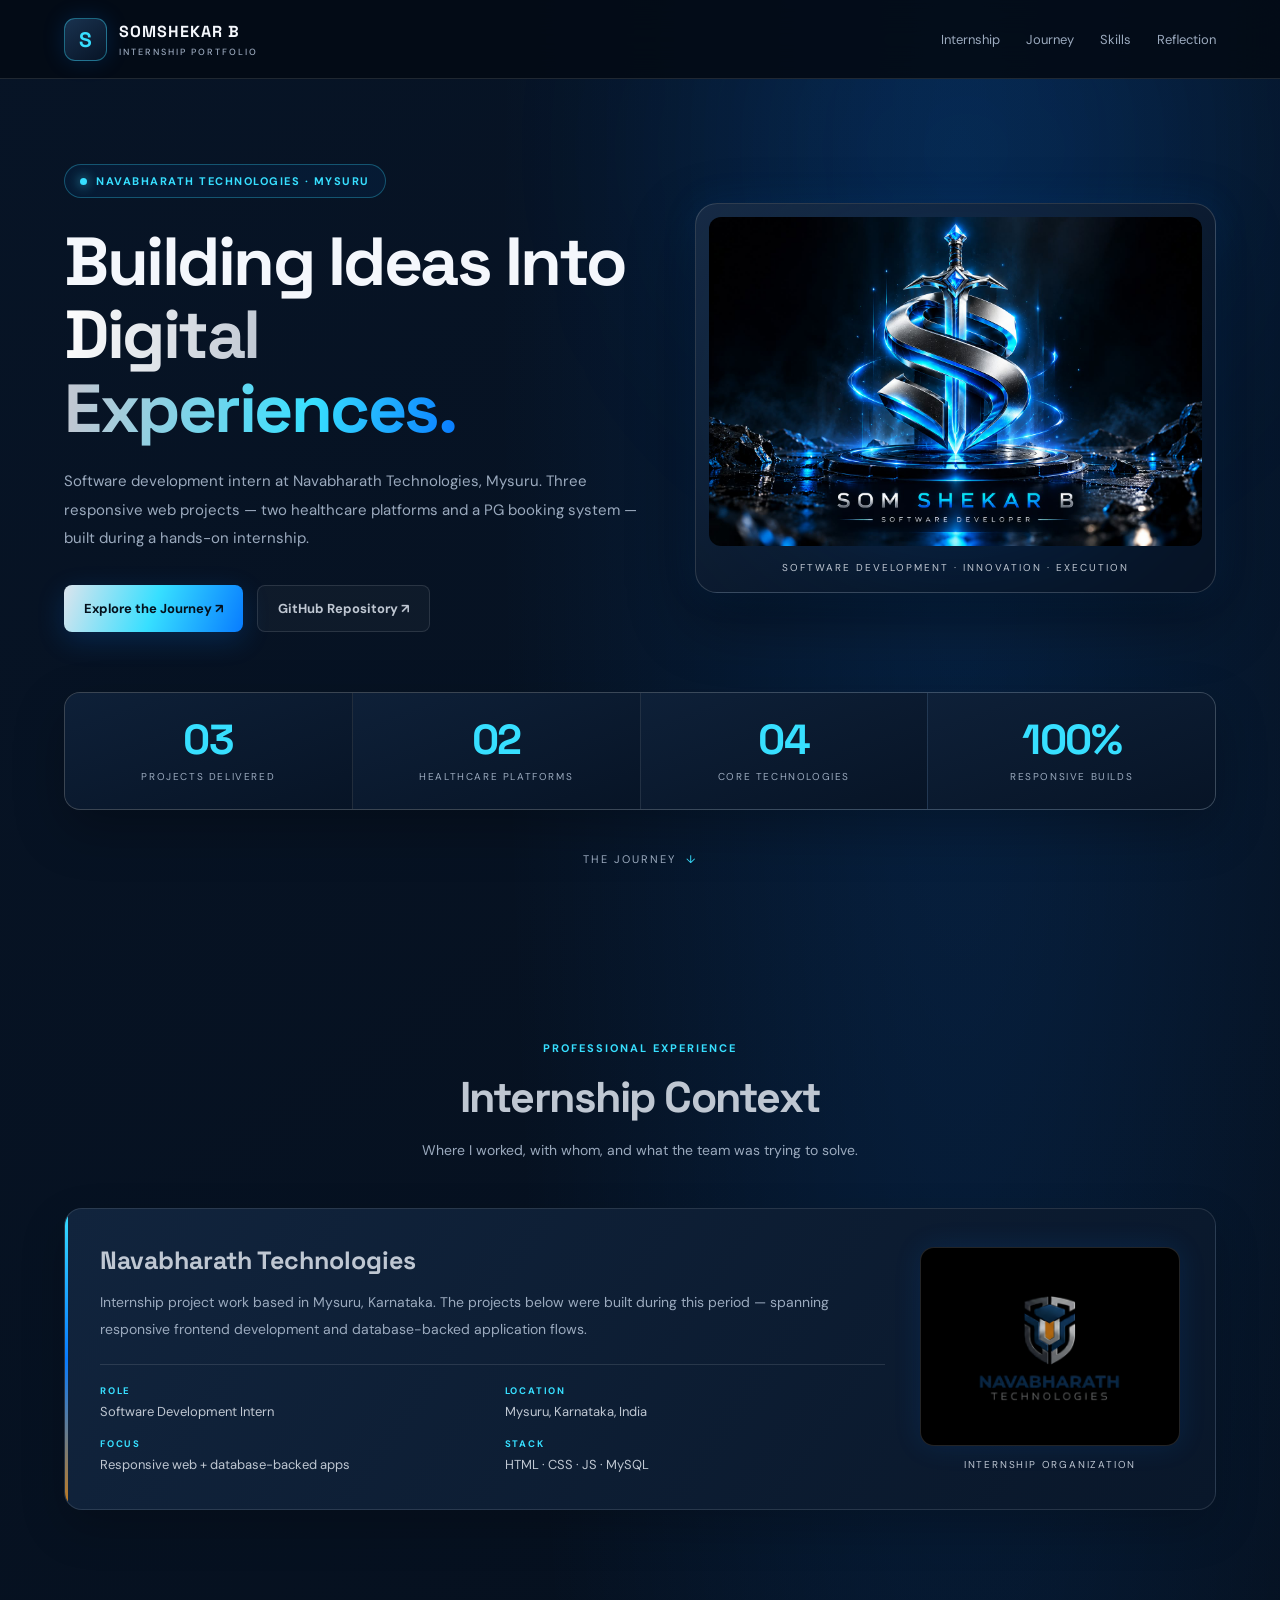
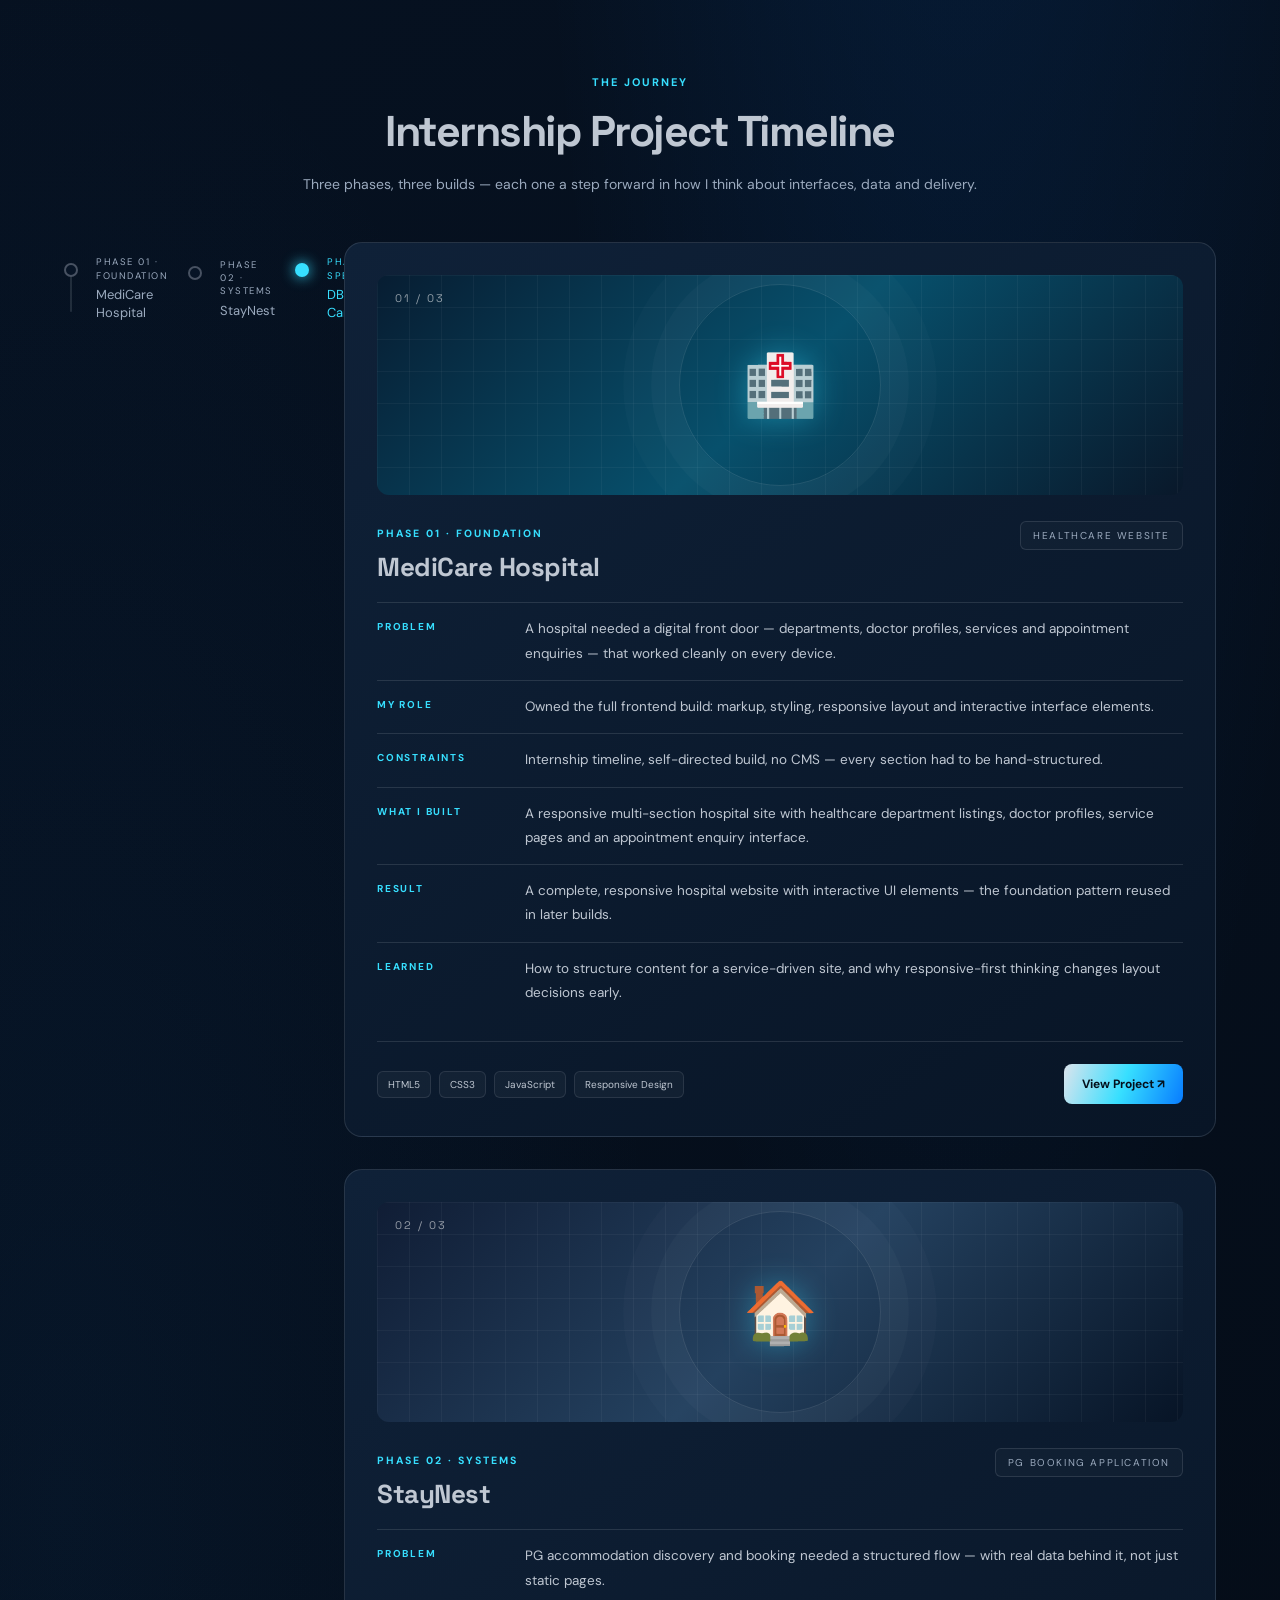
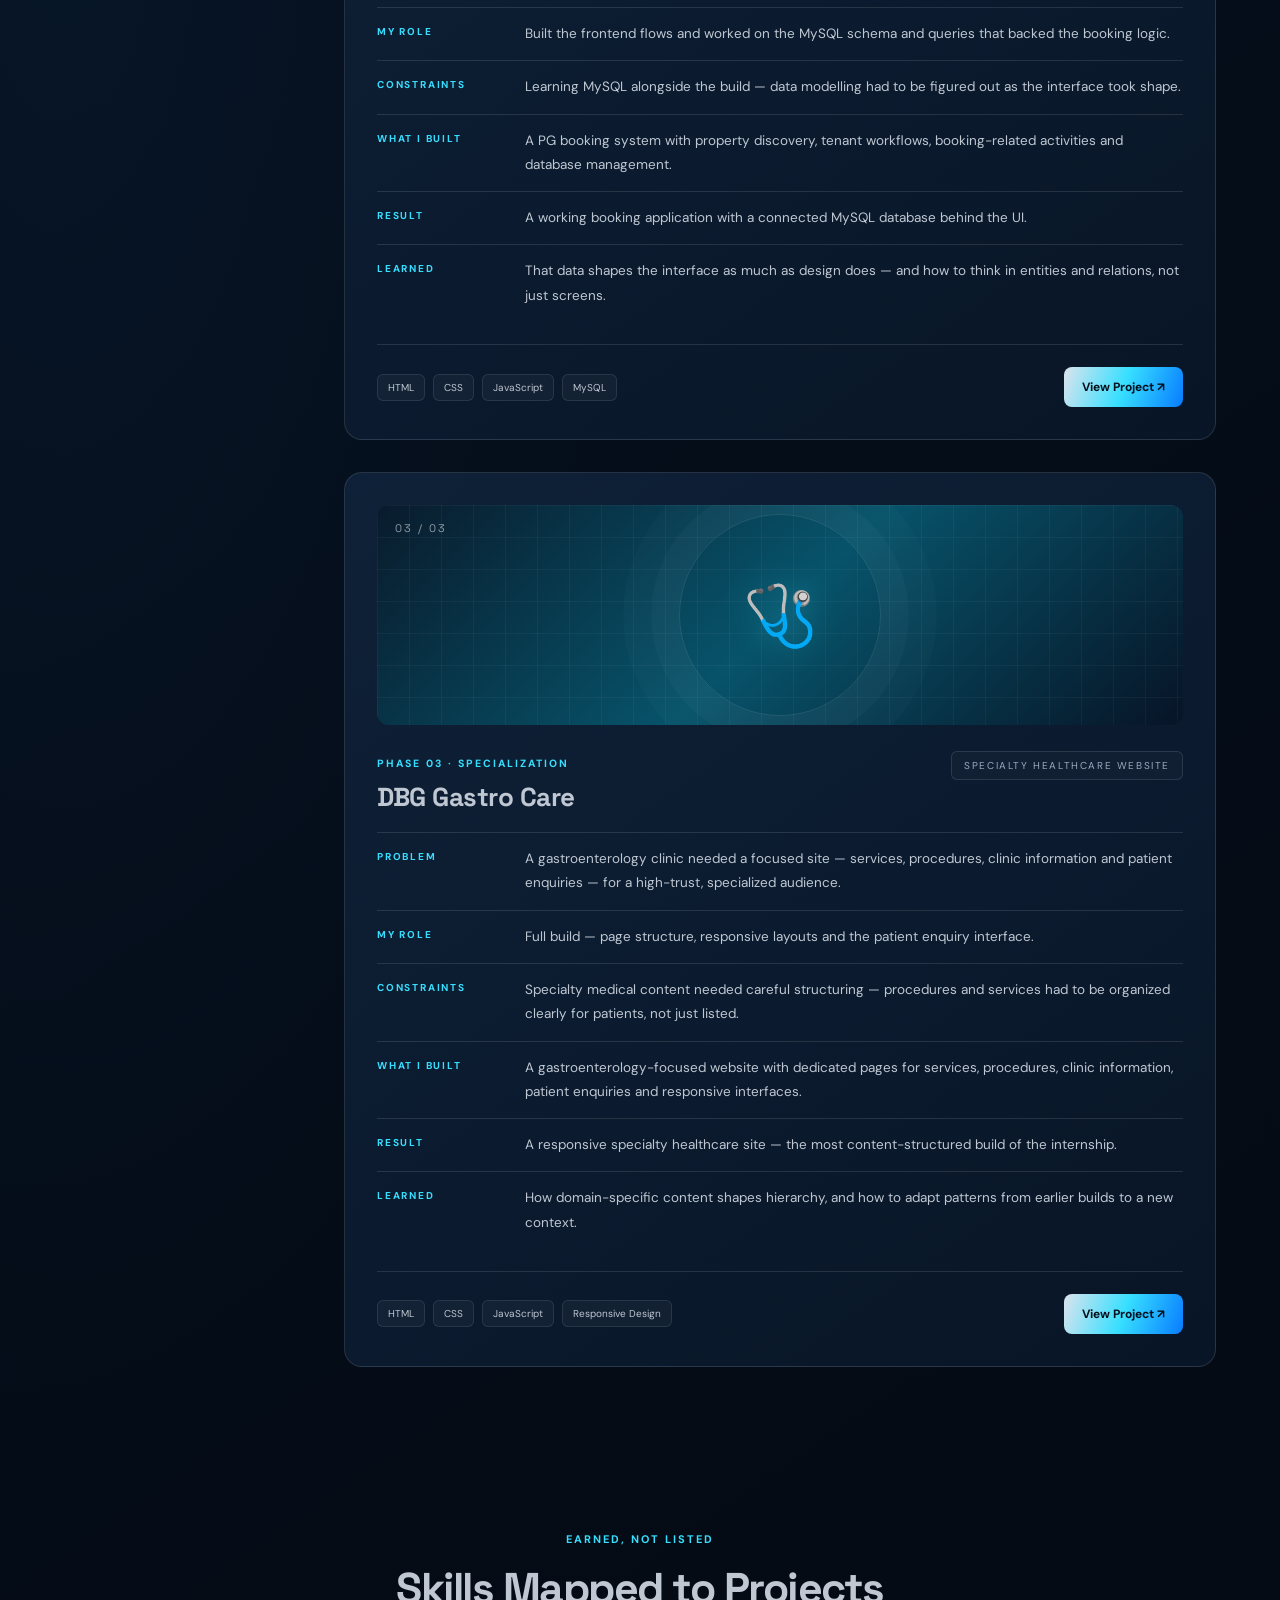
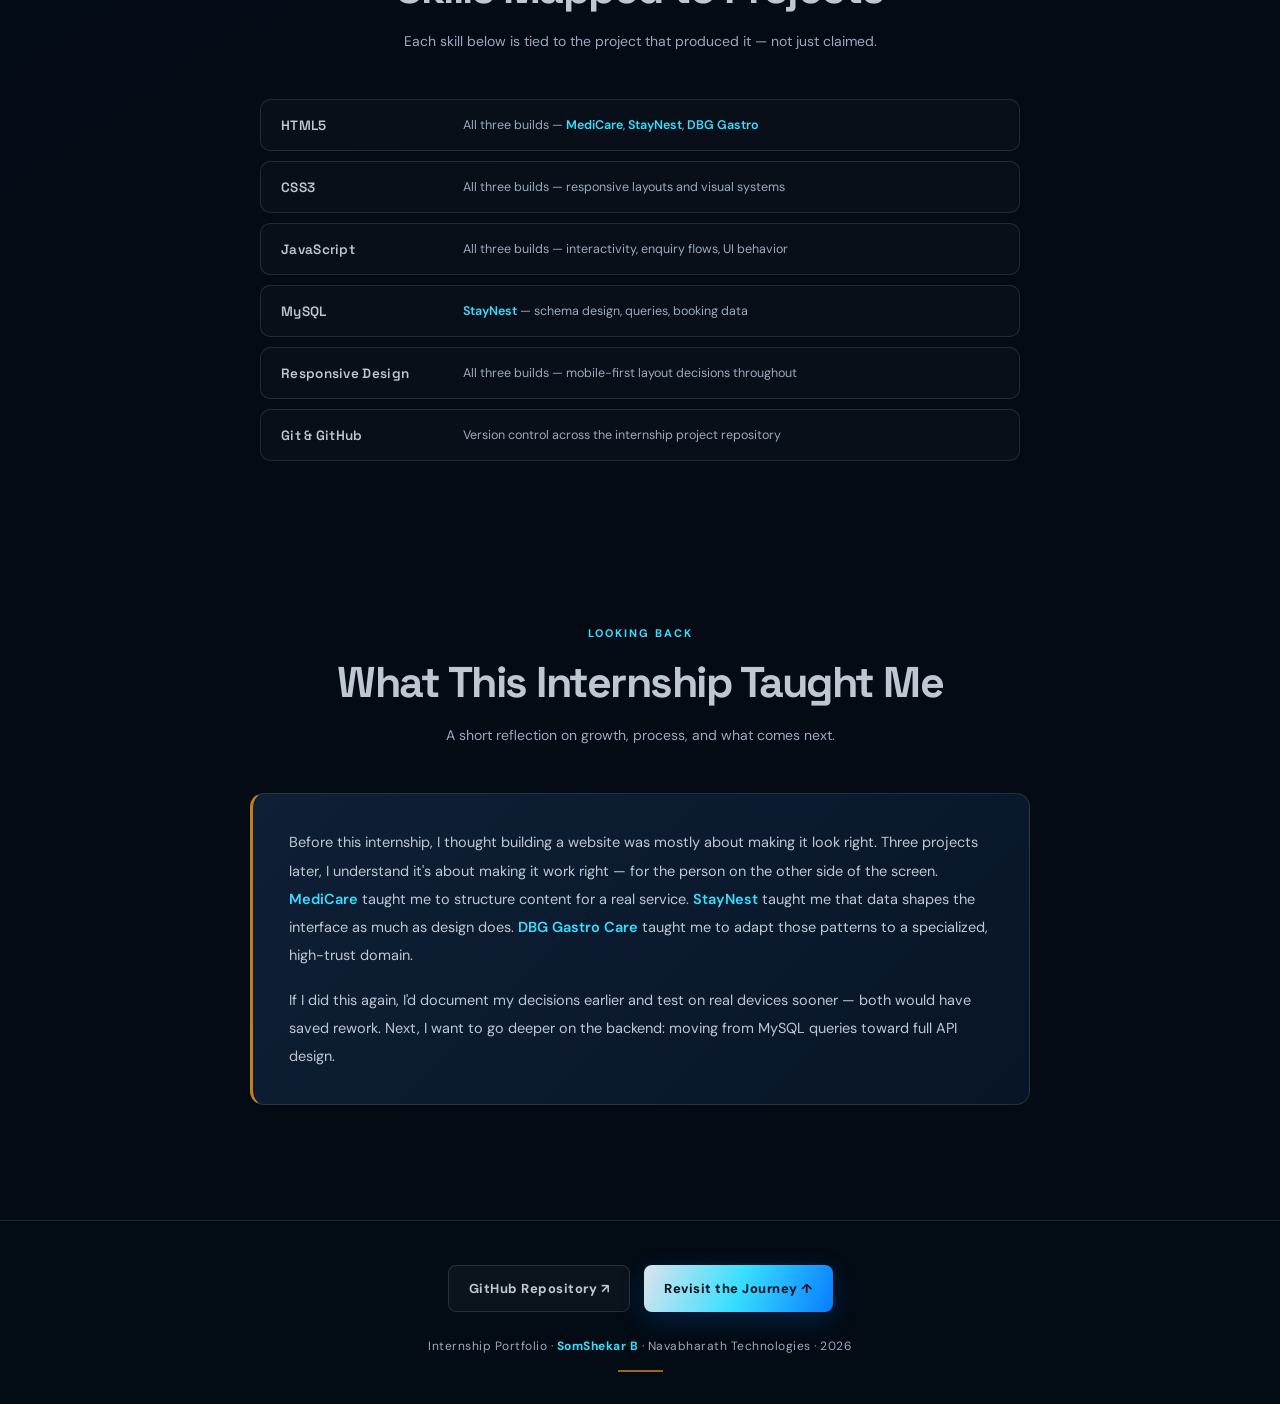
==== commit 644db835: "Updated internship portfolio homepage" ====
--- a/index.html
+++ b/index.html
@@ -1,17 +1,18 @@
-
 <!DOCTYPE html>
 <html lang="en">
 <head>
   <meta charset="UTF-8">
   <meta name="viewport" content="width=device-width, initial-scale=1.0">
-  <meta name="description" content="SomShekar B's internship portfolio showcasing projects developed during his internship at Navabharath Technologies, Mysuru.">
+  <meta name="description" content="Internship journey of SomShekar B — three responsive web projects built at Navabharath Technologies, Mysuru: MediCare Hospital, StayNest and DBG Gastro Care.">
   <meta name="theme-color" content="#071426">
 
-  <title>SomShekar B | Internship Portfolio</title>
+  <title>SomShekar B | Internship Portfolio — Navabharath Technologies</title>
 
   <link rel="preconnect" href="https://fonts.googleapis.com">
   <link rel="preconnect" href="https://fonts.gstatic.com" crossorigin>
   <link href="https://fonts.googleapis.com/css2?family=DM+Sans:wght@400;500;600;700&family=Space+Grotesk:wght@400;500;600;700&display=swap" rel="stylesheet">
+
+  <script>document.documentElement.classList.add('js');</script>
 
   <style>
     :root {
@@ -29,11 +30,7 @@
       --glow: rgba(8, 124, 255, .22);
     }
 
-    * {
-      margin: 0;
-      padding: 0;
-      box-sizing: border-box;
-    }
+    * { margin: 0; padding: 0; box-sizing: border-box; }
 
     html {
       scroll-behavior: smooth;
@@ -50,22 +47,15 @@
       overflow-x: hidden;
     }
 
-    a {
-      color: inherit;
-      text-decoration: none;
-    }
-
-    img {
-      max-width: 100%;
-    }
+    a { color: inherit; text-decoration: none; }
+    img { max-width: 100%; }
 
     .container {
       width: min(1160px, 90%);
       margin: auto;
     }
 
-    /* NAVBAR */
-
+    /* ============ NAVBAR ============ */
     header {
       position: sticky;
       top: 0;
@@ -116,25 +106,19 @@
 
     .nav-links {
       display: flex;
-      gap: 28px;
+      gap: 26px;
       align-items: center;
       color: var(--muted);
       font-size: 13px;
     }
 
-    .nav-links a {
-      transition: .3s;
-    }
-
-    .nav-links a:hover {
-      color: var(--cyan);
-    }
-
-    /* HERO */
-
+    .nav-links a { transition: .3s; white-space: nowrap; }
+    .nav-links a:hover { color: var(--cyan); }
+
+    /* ============ HERO ============ */
     .hero {
       position: relative;
-      padding: 85px 0 100px;
+      padding: 85px 0 90px;
       overflow: hidden;
     }
 
@@ -195,13 +179,7 @@
     }
 
     .hero h1 span {
-      background: linear-gradient(
-        100deg,
-        #ffffff,
-        #bfc7d2 35%,
-        #37dfff 75%,
-        #087cff
-      );
+      background: linear-gradient(100deg, #ffffff, #bfc7d2 35%, #37dfff 75%, #087cff);
       -webkit-background-clip: text;
       background-clip: text;
       color: transparent;
@@ -255,17 +233,14 @@
       color: var(--cyan);
     }
 
-    /* PERSONAL LOGO */
-
+    /* Personal logo */
     .logo-art {
       position: relative;
       padding: 13px;
       border: 1px solid rgba(191,199,210,.2);
       border-radius: 22px;
       background: linear-gradient(145deg, #172b45, #071426 75%);
-      box-shadow:
-        0 25px 65px rgba(0,0,0,.4),
-        0 0 35px rgba(8,124,255,.12);
+      box-shadow: 0 25px 65px rgba(0,0,0,.4), 0 0 35px rgba(8,124,255,.12);
       overflow: hidden;
     }
 
@@ -296,8 +271,66 @@
       text-transform: uppercase;
     }
 
-    /* SECTION COMMON */
-
+    /* ============ STAT STRIP (Idea 3) ============ */
+    .stat-strip {
+      display: grid;
+      grid-template-columns: repeat(4, 1fr);
+      gap: 1px;
+      margin-top: 60px;
+      border: 1px solid var(--border);
+      border-radius: 16px;
+      overflow: hidden;
+      background: var(--border);
+      box-shadow: 0 20px 50px rgba(0,0,0,.25);
+    }
+
+    .stat {
+      padding: 26px 20px;
+      text-align: center;
+      background: linear-gradient(160deg, #0e2038, #071426);
+    }
+
+    .stat-num {
+      font-family: "Space Grotesk", sans-serif;
+      font-size: clamp(30px, 4vw, 42px);
+      font-weight: 700;
+      letter-spacing: -1.5px;
+      color: var(--cyan);
+      line-height: 1;
+    }
+
+    .stat-label {
+      margin-top: 9px;
+      font-size: 10px;
+      letter-spacing: 1.6px;
+      text-transform: uppercase;
+      color: var(--muted);
+    }
+
+    /* Scroll cue */
+    .scroll-cue {
+      display: flex;
+      justify-content: center;
+      align-items: center;
+      gap: 10px;
+      margin-top: 42px;
+      color: var(--muted);
+      font-size: 11px;
+      letter-spacing: 2px;
+      text-transform: uppercase;
+    }
+
+    .cue-arrow {
+      color: var(--cyan);
+      animation: bob 1.8s ease-in-out infinite;
+    }
+
+    @keyframes bob {
+      0%, 100% { transform: translateY(0); }
+      50% { transform: translateY(5px); }
+    }
+
+    /* ============ SECTION COMMON ============ */
     .section {
       padding: 80px 0;
       position: relative;
@@ -305,7 +338,7 @@
 
     .section-head {
       text-align: center;
-      max-width: 700px;
+      max-width: 720px;
       margin: 0 auto 45px;
     }
 
@@ -330,8 +363,7 @@
       line-height: 1.8;
     }
 
-    /* INTERNSHIP SECTION */
-
+    /* ============ INTERNSHIP CONTEXT (Idea 6) ============ */
     .internship-panel {
       display: grid;
       grid-template-columns: 1fr 260px;
@@ -349,16 +381,12 @@
     .internship-panel::before {
       content: "";
       position: absolute;
-      left: 0;
-      top: 0;
-      bottom: 0;
+      left: 0; top: 0; bottom: 0;
       width: 3px;
       background: linear-gradient(to bottom, var(--cyan), var(--blue), var(--gold));
     }
 
-    .internship-content {
-      position: relative;
-    }
+    .internship-content { position: relative; }
 
     .internship-panel h3 {
       font-size: 25px;
@@ -372,16 +400,30 @@
       line-height: 1.9;
     }
 
-    .internship-location {
-      display: inline-flex;
-      align-items: center;
-      gap: 7px;
-      margin-top: 16px;
+    .meta-grid {
+      display: grid;
+      grid-template-columns: repeat(2, 1fr);
+      gap: 16px 24px;
+      margin-top: 22px;
+      padding-top: 20px;
+      border-top: 1px solid var(--border);
+    }
+
+    .meta-item { display: flex; flex-direction: column; gap: 5px; }
+
+    .meta-label {
+      font-size: 9.5px;
+      letter-spacing: 1.8px;
+      text-transform: uppercase;
       color: var(--cyan);
-      font-size: 12px;
-    }
-
-    /* NBT OFFICIAL LOGO */
+      font-weight: 700;
+    }
+
+    .meta-value {
+      font-size: 13px;
+      color: var(--silver);
+      line-height: 1.5;
+    }
 
     .company-logo {
       position: relative;
@@ -413,62 +455,153 @@
       text-transform: uppercase;
     }
 
-    /* PROJECTS */
-
-    .project-grid {
+    /* ============ JOURNEY: TIMELINE + CASE STUDIES (Ideas 1 + 2) ============ */
+    .journey {
       display: grid;
-      grid-template-columns: repeat(3,minmax(0,1fr));
-      gap: 23px;
-    }
-
-    .project-card {
-      display: flex;
-      flex-direction: column;
-      overflow: hidden;
+      grid-template-columns: 220px 1fr;
+      gap: 60px;
+      align-items: start;
+    }
+
+    .timeline-rail {
+      position: sticky;
+      top: 110px;
+    }
+
+    .rail-list {
+      position: relative;
+    }
+
+    .rail-list::before {
+      content: "";
+      position: absolute;
+      left: 6px;
+      top: 24px;
+      bottom: 24px;
+      width: 2px;
+      background: rgba(191,199,210,.15);
+      border-radius: 2px;
+    }
+
+    .rail-fill {
+      position: absolute;
+      left: 6px;
+      top: 24px;
+      width: 2px;
+      height: 0;
+      background: linear-gradient(to bottom, var(--cyan), var(--blue));
+      border-radius: 2px;
+      box-shadow: 0 0 10px rgba(55,223,255,.6);
+      transition: height .15s linear;
+      pointer-events: none;
+    }
+
+    .rail-item {
+      position: relative;
+      display: block;
+      padding: 14px 0 14px 32px;
+      color: var(--muted);
+      font-size: 13px;
+      line-height: 1.4;
+      transition: color .3s;
+    }
+
+    .rail-item::before {
+      content: "";
+      position: absolute;
+      left: 0;
+      top: 21px;
+      width: 14px;
+      height: 14px;
+      border-radius: 50%;
+      border: 2px solid rgba(191,199,210,.35);
+      background: var(--bg);
+      box-sizing: border-box;
+      transition: .3s;
+    }
+
+    .rail-item small {
+      display: block;
+      font-size: 9.5px;
+      letter-spacing: 1.5px;
+      text-transform: uppercase;
+      color: var(--muted);
+      margin-bottom: 3px;
+      transition: .3s;
+    }
+
+    .rail-item:hover { color: var(--silver); }
+    .rail-item:hover small { color: var(--cyan); }
+
+    .rail-item.active { color: var(--cyan); }
+
+    .rail-item.active small { color: var(--cyan); }
+
+    .rail-item.active::before {
+      border-color: var(--cyan);
+      background: var(--cyan);
+      box-shadow: 0 0 14px var(--cyan);
+    }
+
+    /* Case study blocks */
+    .case-study {
+      padding: 32px;
       border: 1px solid var(--border);
-      border-radius: 17px;
-      background: linear-gradient(145deg, #11243b, #081526);
-      transition: transform .4s ease, border-color .4s ease, box-shadow .4s ease;
-    }
-
-    .project-card:hover {
-      transform: translateY(-9px);
-      border-color: rgba(55,223,255,.55);
-      box-shadow:
-        0 20px 50px rgba(0,0,0,.4),
-        0 0 28px rgba(8,124,255,.13);
-    }
-
-    .project-visual {
-      height: 180px;
+      border-radius: 18px;
+      background: linear-gradient(145deg, #0f2138, #081526);
+      margin-bottom: 32px;
+      scroll-margin-top: 110px;
+      position: relative;
+    }
+
+    .case-study:last-child { margin-bottom: 0; }
+
+    .case-visual {
+      height: 220px;
+      border-radius: 12px;
+      margin-bottom: 26px;
       display: grid;
       place-items: center;
       position: relative;
       overflow: hidden;
     }
 
-    .project-visual::before {
+    .case-visual::before {
       content: "";
       position: absolute;
-      width: 165px;
-      height: 165px;
-      border: 1px solid rgba(191,199,210,.18);
+      width: 200px;
+      height: 200px;
+      border: 1px solid rgba(191,199,210,.15);
       border-radius: 50%;
       box-shadow:
-        0 0 0 24px rgba(255,255,255,.025),
-        0 0 0 48px rgba(255,255,255,.015);
-    }
-
-    .visual-hospital {
-      background: linear-gradient(135deg, #071d32, #07506c, #09182a);
-    }
-
-    .visual-staynest {
-      background: linear-gradient(135deg, #101d35, #24415f, #071426);
-    }
-
-    .visual-gastro {
-      background: linear-gradient(135deg, #091b2c, #07536a, #071426);
+        0 0 0 28px rgba(255,255,255,.025),
+        0 0 0 56px rgba(255,255,255,.015);
+    }
+
+    .case-visual::after {
+      content: "";
+      position: absolute;
+      inset: 0;
+      background-image:
+        linear-gradient(rgba(255,255,255,.04) 1px, transparent 1px),
+        linear-gradient(90deg, rgba(255,255,255,.04) 1px, transparent 1px);
+      background-size: 32px 32px;
+      pointer-events: none;
+    }
+
+    .visual-hospital { background: linear-gradient(135deg, #071d32, #07506c, #09182a); }
+    .visual-staynest { background: linear-gradient(135deg, #101d35, #24415f, #071426); }
+    .visual-gastro { background: linear-gradient(135deg, #091b2c, #07536a, #071426); }
+
+    .case-index {
+      position: absolute;
+      top: 16px;
+      left: 18px;
+      z-index: 1;
+      font-family: "Space Grotesk", sans-serif;
+      font-size: 11px;
+      letter-spacing: 2px;
+      color: rgba(255,255,255,.55);
     }
 
     .visual-icon {
@@ -479,47 +612,95 @@
       transition: .4s;
     }
 
-    .project-card:hover .visual-icon {
-      transform: scale(1.17) rotate(-5deg);
-    }
-
-    .project-info {
-      padding: 24px;
+    .case-study:hover .visual-icon {
+      transform: scale(1.12) rotate(-4deg);
+    }
+
+    .case-head {
       display: flex;
-      flex-direction: column;
-      flex: 1;
-    }
-
-    .project-type {
+      align-items: flex-start;
+      justify-content: space-between;
+      gap: 20px;
+      flex-wrap: wrap;
+      margin-bottom: 18px;
+    }
+
+    .case-phase {
+      font-size: 10.5px;
+      letter-spacing: 2px;
+      text-transform: uppercase;
       color: var(--cyan);
+      font-weight: 700;
+    }
+
+    .case-title {
+      margin-top: 8px;
+      font-size: 26px;
+      color: var(--silver);
+      letter-spacing: -.5px;
+    }
+
+    .case-type {
       font-size: 10px;
-      font-weight: 700;
       letter-spacing: 1.6px;
       text-transform: uppercase;
-    }
-
-    .project-info h3 {
-      margin: 12px 0;
-      font-size: 22px;
+      color: var(--muted);
+      padding: 7px 12px;
+      border: 1px solid var(--border);
+      border-radius: 6px;
+      background: rgba(255,255,255,.025);
+      white-space: nowrap;
+    }
+
+    .case-body {
+      display: grid;
+      gap: 0;
+    }
+
+    .case-row {
+      display: grid;
+      grid-template-columns: 130px 1fr;
+      gap: 18px;
+      padding: 14px 0;
+      border-top: 1px solid var(--border);
+    }
+
+    .case-row dt {
+      font-size: 10px;
+      letter-spacing: 1.8px;
+      text-transform: uppercase;
+      color: var(--cyan);
+      font-weight: 700;
+      padding-top: 3px;
+    }
+
+    .case-row dd {
+      font-size: 13.5px;
+      line-height: 1.8;
       color: var(--silver);
-    }
-
-    .project-info p {
-      color: var(--muted);
-      font-size: 13px;
-      line-height: 1.85;
-      min-height: 95px;
+      margin: 0;
+    }
+
+    .case-foot {
+      display: flex;
+      align-items: center;
+      justify-content: space-between;
+      gap: 18px;
+      flex-wrap: wrap;
+      margin-top: 22px;
+      padding-top: 22px;
+      border-top: 1px solid var(--border);
     }
 
     .tags {
       display: flex;
       flex-wrap: wrap;
       gap: 8px;
-      margin: 20px 0 24px;
+      margin: 0;
     }
 
     .tags span {
-      padding: 7px 10px;
+      padding: 6px 10px;
       border: 1px solid rgba(191,199,210,.13);
       border-radius: 6px;
       color: var(--silver);
@@ -527,12 +708,11 @@
       font-size: 10px;
     }
 
-    .project-link {
-      display: flex;
+    .case-link {
+      display: inline-flex;
       align-items: center;
-      justify-content: space-between;
-      margin-top: auto;
-      padding: 13px 15px;
+      gap: 10px;
+      padding: 12px 18px;
       border-radius: 8px;
       color: #04101c;
       background: linear-gradient(110deg, #dce4ed, #37dfff, #087cff);
@@ -541,46 +721,82 @@
       transition: .3s;
     }
 
-    .project-link:hover {
+    .case-link:hover {
       filter: brightness(1.18);
       box-shadow: 0 0 20px rgba(8,124,255,.25);
-    }
-
-    .project-link span {
-      font-size: 19px;
-    }
-
-    /* TECHNOLOGIES */
-
-    .tech-wrap {
-      display: flex;
-      justify-content: center;
-      flex-wrap: wrap;
-      gap: 13px;
-    }
-
-    .tech {
-      padding: 12px 18px;
-      border: 1px solid rgba(191,199,210,.16);
-      border-radius: 8px;
+      transform: translateY(-2px);
+    }
+
+    /* ============ SKILLS MAP (Idea 6) ============ */
+    .skill-map {
+      display: grid;
+      gap: 10px;
+      max-width: 760px;
+      margin: 0 auto;
+    }
+
+    .skill-row {
+      display: grid;
+      grid-template-columns: 160px 1fr;
+      gap: 22px;
+      align-items: center;
+      padding: 15px 20px;
+      border: 1px solid var(--border);
+      border-radius: 10px;
+      background: rgba(255,255,255,.02);
+      transition: .3s;
+    }
+
+    .skill-row:hover {
+      border-color: rgba(55,223,255,.35);
+      background: rgba(8,124,255,.05);
+    }
+
+    .skill-name {
+      font-family: "Space Grotesk", sans-serif;
+      font-weight: 600;
       color: var(--silver);
-      background: linear-gradient(145deg, #132943, #091526);
-      font-size: 12px;
-      transition: .3s;
-    }
-
-    .tech:hover {
+      font-size: 13.5px;
+      letter-spacing: .3px;
+    }
+
+    .skill-used {
+      color: var(--muted);
+      font-size: 12.5px;
+      line-height: 1.6;
+    }
+
+    .skill-used strong {
       color: var(--cyan);
-      border-color: var(--cyan);
-      box-shadow: 0 0 16px rgba(8,124,255,.14);
-      transform: translateY(-3px);
-    }
-
-    /* FOOTER */
-
+      font-weight: 600;
+    }
+
+    /* ============ REFLECTION (Idea 6) ============ */
+    .reflection {
+      max-width: 780px;
+      margin: 0 auto;
+      padding: 34px 36px;
+      border: 1px solid var(--border);
+      border-left: 3px solid var(--gold);
+      border-radius: 14px;
+      background: linear-gradient(135deg, #0e1f36, #081526);
+      color: var(--silver);
+      font-size: 14.5px;
+      line-height: 1.95;
+    }
+
+    .reflection p + p { margin-top: 16px; }
+
+    .reflection em {
+      color: var(--cyan);
+      font-style: normal;
+      font-weight: 600;
+    }
+
+    /* ============ FOOTER ============ */
     footer {
       margin-top: 35px;
-      padding: 32px 0;
+      padding: 44px 0 32px;
       border-top: 1px solid var(--border);
       background: rgba(4,11,21,.65);
       color: var(--muted);
@@ -589,88 +805,112 @@
       letter-spacing: .5px;
     }
 
-    footer strong {
-      color: var(--cyan);
-    }
+    .footer-cta {
+      display: flex;
+      justify-content: center;
+      flex-wrap: wrap;
+      gap: 14px;
+      margin-bottom: 26px;
+    }
+
+    footer strong { color: var(--cyan); }
 
     footer .gold-line {
       width: 45px;
       height: 2px;
       background: var(--gold);
-      margin: 15px auto 0;
+      margin: 16px auto 0;
       opacity: .8;
     }
 
-    /* RESPONSIVE */
-
-    @media(max-width: 900px) {
-      .hero-grid {
+    /* ============ REVEAL ON SCROLL ============ */
+    .js .case-study,
+    .js .skill-row,
+    .js .reflection {
+      opacity: 0;
+      transform: translateY(22px);
+      transition: opacity .6s ease, transform .6s ease;
+    }
+
+    .js .case-study.visible,
+    .js .skill-row.visible,
+    .js .reflection.visible {
+      opacity: 1;
+      transform: translateY(0);
+    }
+
+    /* ============ RESPONSIVE ============ */
+    @media (max-width: 980px) {
+      .journey {
         grid-template-columns: 1fr;
+        gap: 0;
       }
-
-      .logo-art {
-        max-width: 680px;
-        margin: auto;
+      .timeline-rail { display: none; }
+    }
+
+    @media (max-width: 900px) {
+      .hero-grid { grid-template-columns: 1fr; }
+      .logo-art { max-width: 680px; margin: auto; }
+    }
+
+    @media (max-width: 720px) {
+      .case-row {
+        grid-template-columns: 1fr;
+        gap: 6px;
       }
-
-      .project-grid {
-        grid-template-columns: repeat(2,minmax(0,1fr));
+      .case-row dt { padding-top: 0; }
+      .case-foot { flex-direction: column; align-items: stretch; }
+      .case-link { justify-content: center; }
+      .skill-row {
+        grid-template-columns: 1fr;
+        gap: 6px;
       }
     }
 
-    @media(max-width: 620px) {
+    @media (max-width: 620px) {
       .nav-links {
-        gap: 13px;
-        font-size: 11px;
+        gap: 12px;
+        font-size: 10.5px;
+        overflow-x: auto;
+        scrollbar-width: none;
+        -ms-overflow-style: none;
       }
-
-      .brand {
-        font-size: 13px;
-      }
-
-      .brand-symbol {
-        width: 36px;
-        height: 36px;
-      }
-
-      .hero {
-        padding: 55px 0 65px;
-      }
-
-      .hero h1 {
-        letter-spacing: -1.5px;
-      }
-
-      .project-grid {
-        grid-template-columns: 1fr;
-      }
-
-      .project-info p {
-        min-height: auto;
-      }
+      .nav-links::-webkit-scrollbar { display: none; }
+
+      .brand { font-size: 13px; }
+      .brand-symbol { width: 36px; height: 36px; }
+
+      .hero { padding: 55px 0 65px; }
+      .hero h1 { letter-spacing: -1.5px; }
+
+      .stat-strip { grid-template-columns: repeat(2, 1fr); }
 
       .internship-panel {
         grid-template-columns: 1fr;
         padding: 24px;
       }
-
-      .company-logo {
-        max-width: 300px;
-        margin: auto;
-      }
-
-      .section {
-        padding: 55px 0;
-      }
-    }
-
-    @media(prefers-reduced-motion: reduce) {
-      *,
-      *::before,
-      *::after {
+      .company-logo { max-width: 300px; margin: auto; }
+      .meta-grid { grid-template-columns: 1fr; }
+
+      .section { padding: 55px 0; }
+      .case-study { padding: 24px; }
+      .case-visual { height: 170px; }
+      .reflection { padding: 24px; }
+    }
+
+    @media (prefers-reduced-motion: reduce) {
+      *, *::before, *::after {
         scroll-behavior: auto !important;
         transition-duration: .01ms !important;
+        animation-duration: .01ms !important;
       }
+      .js .case-study,
+      .js .skill-row,
+      .js .reflection {
+        opacity: 1;
+        transform: none;
+      }
+      .cue-arrow { animation: none; }
     }
   </style>
 </head>
@@ -678,14 +918,11 @@
 <body>
 
   <!-- NAVIGATION -->
-
   <header>
     <div class="container">
       <nav>
-
         <a class="brand" href="./">
           <span class="brand-symbol">S</span>
-
           <span>
             SOMSHEKAR B
             <small>INTERNSHIP PORTFOLIO</small>
@@ -694,331 +931,430 @@
 
         <div class="nav-links">
           <a href="#internship">Internship</a>
-          <a href="#projects">Projects</a>
-          <a href="#technology">Technologies</a>
+          <a href="#projects">Journey</a>
+          <a href="#skills">Skills</a>
+          <a href="#reflection">Reflection</a>
         </div>
-
       </nav>
     </div>
   </header>
 
   <main>
 
-    <!-- HERO -->
-
+    <!-- ============ HERO + IMPACT DASHBOARD (Idea 3) ============ -->
     <section class="hero">
-      <div class="container hero-grid">
-
-        <div>
-
-          <span class="eyebrow">
-            Navabharath Technologies · Mysuru
-          </span>
-
-          <h1>
-            Building Ideas Into<br>
-            <span>Digital Experiences.</span>
-          </h1>
-
-          <p class="hero-copy">
-            Welcome to my internship project portfolio. This platform
-            showcases the websites and applications I have developed
-            and worked on during my internship at Navabharath
-            Technologies, highlighting practical implementation,
-            creativity and continuous learning.
-          </p>
-
-          <div class="hero-actions">
-
-            <a href="#projects" class="btn btn-primary">
-              Explore Projects ↗
-            </a>
-
-            <a
-              href="https://github.com/RajRocky1/Internship-NBT"
-              target="_blank"
-              rel="noopener noreferrer"
-              class="btn btn-secondary">
-              GitHub Repository ↗
-            </a>
-
+      <div class="container">
+
+        <div class="hero-grid">
+          <div>
+            <span class="eyebrow">Navabharath Technologies · Mysuru</span>
+
+            <h1>
+              Building Ideas Into<br>
+              <span>Digital Experiences.</span>
+            </h1>
+
+            <p class="hero-copy">
+              Software development intern at Navabharath Technologies, Mysuru.
+              Three responsive web projects — two healthcare platforms and a
+              PG booking system — built during a hands-on internship.
+            </p>
+
+            <div class="hero-actions">
+              <a href="#projects" class="btn btn-primary">
+                Explore the Journey ↗
+              </a>
+              <a href="https://github.com/RajRocky1/Internship-NBT"
+                 target="_blank" rel="noopener noreferrer"
+                 class="btn btn-secondary">
+                GitHub Repository ↗
+              </a>
+            </div>
           </div>
 
+          <div class="logo-art">
+            <img src="./somshekar-logo.jpeg" alt="SomShekar B personal S and sword logo">
+            <div class="logo-caption">
+              Software Development · Innovation · Execution
+            </div>
+          </div>
         </div>
 
-        <!-- PERSONAL S + SWORD LOGO -->
-
-        <div class="logo-art">
-
-          <img
-            src="./somshekar-logo.jpeg"
-            alt="SomShekar B personal S and sword logo"
-          >
-
-          <div class="logo-caption">
-            Software Development · Innovation · Execution
+        <!-- Impact stat strip -->
+        <div class="stat-strip" role="list" aria-label="Internship impact at a glance">
+          <div class="stat" role="listitem">
+            <div class="stat-num">03</div>
+            <div class="stat-label">Projects delivered</div>
           </div>
-
+          <div class="stat" role="listitem">
+            <div class="stat-num">02</div>
+            <div class="stat-label">Healthcare platforms</div>
+          </div>
+          <div class="stat" role="listitem">
+            <div class="stat-num">04</div>
+            <div class="stat-label">Core technologies</div>
+          </div>
+          <div class="stat" role="listitem">
+            <div class="stat-num">100%</div>
+            <div class="stat-label">Responsive builds</div>
+          </div>
+        </div>
+
+        <div class="scroll-cue" aria-hidden="true">
+          <span>The journey</span>
+          <span class="cue-arrow">↓</span>
         </div>
 
       </div>
     </section>
 
-    <!-- INTERNSHIP ORGANIZATION -->
-
+    <!-- ============ INTERNSHIP CONTEXT (Idea 6) ============ -->
     <section class="section" id="internship">
-
       <div class="container">
 
         <div class="section-head">
           <span class="section-kicker">Professional Experience</span>
-          <h2>Internship Overview</h2>
+          <h2>Internship Context</h2>
+          <p>Where I worked, with whom, and what the team was trying to solve.</p>
+        </div>
+
+        <div class="internship-panel">
+          <div class="internship-content">
+            <h3>Navabharath Technologies</h3>
+            <p>
+              Internship project work based in Mysuru, Karnataka. The projects
+              below were built during this period — spanning responsive frontend
+              development and database-backed application flows.
+            </p>
+
+            <div class="meta-grid">
+              <div class="meta-item">
+                <span class="meta-label">Role</span>
+                <span class="meta-value">Software Development Intern</span>
+              </div>
+              <div class="meta-item">
+                <span class="meta-label">Location</span>
+                <span class="meta-value">Mysuru, Karnataka, India</span>
+              </div>
+              <div class="meta-item">
+                <span class="meta-label">Focus</span>
+                <span class="meta-value">Responsive web + database-backed apps</span>
+              </div>
+              <div class="meta-item">
+                <span class="meta-label">Stack</span>
+                <span class="meta-value">HTML · CSS · JS · MySQL</span>
+              </div>
+            </div>
+          </div>
+
+          <div>
+            <div class="company-logo">
+              <img src="./NBT.png" alt="Official Navabharath Technologies company logo">
+            </div>
+            <div class="company-label">Internship Organization</div>
+          </div>
+        </div>
+
+      </div>
+    </section>
+
+    <!-- ============ JOURNEY: TIMELINE + CASE STUDIES (Ideas 1 + 2) ============ -->
+    <section class="section" id="projects">
+      <div class="container">
+
+        <div class="section-head">
+          <span class="section-kicker">The Journey</span>
+          <h2>Internship Project Timeline</h2>
           <p>
-            Practical development experience through real-world
-            website and application projects.
+            Three phases, three builds — each one a step forward in how I think
+            about interfaces, data and delivery.
           </p>
         </div>
 
-        <div class="internship-panel">
-
-          <div class="internship-content">
-
-            <h3>Navabharath Technologies</h3>
-
-            <p>
-              Internship project work based in Mysuru, Karnataka.
-              This portfolio brings together the projects and practical
-              development work completed during my internship.
-            </p>
-
-            <span class="internship-location">
-              ◆ Mysuru, Karnataka, India
-            </span>
+        <div class="journey">
+
+          <!-- Sticky timeline rail -->
+          <aside class="timeline-rail" aria-label="Project timeline">
+            <nav class="rail-list">
+              <span class="rail-fill" aria-hidden="true"></span>
+
+              <a href="#case-medicare" class="rail-item active">
+                <small>Phase 01 · Foundation</small>
+                MediCare Hospital
+              </a>
+
+              <a href="#case-staynest" class="rail-item">
+                <small>Phase 02 · Systems</small>
+                StayNest
+              </a>
+
+              <a href="#case-dbg" class="rail-item">
+                <small>Phase 03 · Specialization</small>
+                DBG Gastro Care
+              </a>
+            </nav>
+          </aside>
+
+          <!-- Case studies -->
+          <div class="case-studies">
+
+            <!-- MEDICARE -->
+            <article class="case-study" id="case-medicare">
+              <div class="case-visual visual-hospital">
+                <span class="case-index">01 / 03</span>
+                <span class="visual-icon">🏥</span>
+              </div>
+
+              <div class="case-head">
+                <div>
+                  <span class="case-phase">Phase 01 · Foundation</span>
+                  <h3 class="case-title">MediCare Hospital</h3>
+                </div>
+                <span class="case-type">Healthcare Website</span>
+              </div>
+
+              <dl class="case-body">
+                <div class="case-row">
+                  <dt>Problem</dt>
+                  <dd>A hospital needed a digital front door — departments, doctor profiles, services and appointment enquiries — that worked cleanly on every device.</dd>
+                </div>
+                <div class="case-row">
+                  <dt>My role</dt>
+                  <dd>Owned the full frontend build: markup, styling, responsive layout and interactive interface elements.</dd>
+                </div>
+                <div class="case-row">
+                  <dt>Constraints</dt>
+                  <dd>Internship timeline, self-directed build, no CMS — every section had to be hand-structured.</dd>
+                </div>
+                <div class="case-row">
+                  <dt>What I built</dt>
+                  <dd>A responsive multi-section hospital site with healthcare department listings, doctor profiles, service pages and an appointment enquiry interface.</dd>
+                </div>
+                <div class="case-row">
+                  <dt>Result</dt>
+                  <dd>A complete, responsive hospital website with interactive UI elements — the foundation pattern reused in later builds.</dd>
+                </div>
+                <div class="case-row">
+                  <dt>Learned</dt>
+                  <dd>How to structure content for a service-driven site, and why responsive-first thinking changes layout decisions early.</dd>
+                </div>
+              </dl>
+
+              <div class="case-foot">
+                <div class="tags">
+                  <span>HTML5</span>
+                  <span>CSS3</span>
+                  <span>JavaScript</span>
+                  <span>Responsive Design</span>
+                </div>
+                <a href="./Hospital_Website/" target="_blank" rel="noopener noreferrer" class="case-link">
+                  View Project ↗
+                </a>
+              </div>
+            </article>
+
+            <!-- STAYNEST -->
+            <article class="case-study" id="case-staynest">
+              <div class="case-visual visual-staynest">
+                <span class="case-index">02 / 03</span>
+                <span class="visual-icon">🏠</span>
+              </div>
+
+              <div class="case-head">
+                <div>
+                  <span class="case-phase">Phase 02 · Systems</span>
+                  <h3 class="case-title">StayNest</h3>
+                </div>
+                <span class="case-type">PG Booking Application</span>
+              </div>
+
+              <dl class="case-body">
+                <div class="case-row">
+                  <dt>Problem</dt>
+                  <dd>PG accommodation discovery and booking needed a structured flow — with real data behind it, not just static pages.</dd>
+                </div>
+                <div class="case-row">
+                  <dt>My role</dt>
+                  <dd>Built the frontend flows and worked on the MySQL schema and queries that backed the booking logic.</dd>
+                </div>
+                <div class="case-row">
+                  <dt>Constraints</dt>
+                  <dd>Learning MySQL alongside the build — data modelling had to be figured out as the interface took shape.</dd>
+                </div>
+                <div class="case-row">
+                  <dt>What I built</dt>
+                  <dd>A PG booking system with property discovery, tenant workflows, booking-related activities and database management.</dd>
+                </div>
+                <div class="case-row">
+                  <dt>Result</dt>
+                  <dd>A working booking application with a connected MySQL database behind the UI.</dd>
+                </div>
+                <div class="case-row">
+                  <dt>Learned</dt>
+                  <dd>That data shapes the interface as much as design does — and how to think in entities and relations, not just screens.</dd>
+                </div>
+              </dl>
+
+              <div class="case-foot">
+                <div class="tags">
+                  <span>HTML</span>
+                  <span>CSS</span>
+                  <span>JavaScript</span>
+                  <span>MySQL</span>
+                </div>
+                <a href="./PG_Booking_System/" target="_blank" rel="noopener noreferrer" class="case-link">
+                  View Project ↗
+                </a>
+              </div>
+            </article>
+
+            <!-- DBG GASTRO -->
+            <article class="case-study" id="case-dbg">
+              <div class="case-visual visual-gastro">
+                <span class="case-index">03 / 03</span>
+                <span class="visual-icon">🩺</span>
+              </div>
+
+              <div class="case-head">
+                <div>
+                  <span class="case-phase">Phase 03 · Specialization</span>
+                  <h3 class="case-title">DBG Gastro Care</h3>
+                </div>
+                <span class="case-type">Specialty Healthcare Website</span>
+              </div>
+
+              <dl class="case-body">
+                <div class="case-row">
+                  <dt>Problem</dt>
+                  <dd>A gastroenterology clinic needed a focused site — services, procedures, clinic information and patient enquiries — for a high-trust, specialized audience.</dd>
+                </div>
+                <div class="case-row">
+                  <dt>My role</dt>
+                  <dd>Full build — page structure, responsive layouts and the patient enquiry interface.</dd>
+                </div>
+                <div class="case-row">
+                  <dt>Constraints</dt>
+                  <dd>Specialty medical content needed careful structuring — procedures and services had to be organized clearly for patients, not just listed.</dd>
+                </div>
+                <div class="case-row">
+                  <dt>What I built</dt>
+                  <dd>A gastroenterology-focused website with dedicated pages for services, procedures, clinic information, patient enquiries and responsive interfaces.</dd>
+                </div>
+                <div class="case-row">
+                  <dt>Result</dt>
+                  <dd>A responsive specialty healthcare site — the most content-structured build of the internship.</dd>
+                </div>
+                <div class="case-row">
+                  <dt>Learned</dt>
+                  <dd>How domain-specific content shapes hierarchy, and how to adapt patterns from earlier builds to a new context.</dd>
+                </div>
+              </dl>
+
+              <div class="case-foot">
+                <div class="tags">
+                  <span>HTML</span>
+                  <span>CSS</span>
+                  <span>JavaScript</span>
+                  <span>Responsive Design</span>
+                </div>
+                <a href="./DBG-Gastro/" target="_blank" rel="noopener noreferrer" class="case-link">
+                  View Project ↗
+                </a>
+              </div>
+            </article>
 
           </div>
-
-          <!-- OFFICIAL NBT LOGO -->
-
-          <div>
-
-            <div class="company-logo">
-
-              <img
-                src="./NBT.png"
-                alt="Official Navabharath Technologies company logo"
-              >
-
-            </div>
-
-            <div class="company-label">
-              Internship Organization
-            </div>
-
+        </div>
+
+      </div>
+    </section>
+
+    <!-- ============ SKILLS MAP (Idea 6) ============ -->
+    <section class="section" id="skills">
+      <div class="container">
+
+        <div class="section-head">
+          <span class="section-kicker">Earned, Not Listed</span>
+          <h2>Skills Mapped to Projects</h2>
+          <p>Each skill below is tied to the project that produced it — not just claimed.</p>
+        </div>
+
+        <div class="skill-map">
+          <div class="skill-row">
+            <span class="skill-name">HTML5</span>
+            <span class="skill-used">All three builds — <strong>MediCare</strong>, <strong>StayNest</strong>, <strong>DBG Gastro</strong></span>
           </div>
-
+          <div class="skill-row">
+            <span class="skill-name">CSS3</span>
+            <span class="skill-used">All three builds — responsive layouts and visual systems</span>
+          </div>
+          <div class="skill-row">
+            <span class="skill-name">JavaScript</span>
+            <span class="skill-used">All three builds — interactivity, enquiry flows, UI behavior</span>
+          </div>
+          <div class="skill-row">
+            <span class="skill-name">MySQL</span>
+            <span class="skill-used"><strong>StayNest</strong> — schema design, queries, booking data</span>
+          </div>
+          <div class="skill-row">
+            <span class="skill-name">Responsive Design</span>
+            <span class="skill-used">All three builds — mobile-first layout decisions throughout</span>
+          </div>
+          <div class="skill-row">
+            <span class="skill-name">Git &amp; GitHub</span>
+            <span class="skill-used">Version control across the internship project repository</span>
+          </div>
         </div>
 
       </div>
-
     </section>
 
-    <!-- PROJECT SHOWCASE -->
-
-    <section class="section" id="projects">
-
+    <!-- ============ REFLECTION (Idea 6) ============ -->
+    <section class="section" id="reflection">
       <div class="container">
 
         <div class="section-head">
-
-          <span class="section-kicker">Selected Work</span>
-
-          <h2>Projects Developed</h2>
-
+          <span class="section-kicker">Looking Back</span>
+          <h2>What This Internship Taught Me</h2>
+          <p>A short reflection on growth, process, and what comes next.</p>
+        </div>
+
+        <div class="reflection">
           <p>
-            A showcase of projects associated with my
-            Navabharath Technologies internship.
+            Before this internship, I thought building a website was mostly about
+            making it look right. Three projects later, I understand it's about making
+            it work right — for the person on the other side of the screen.
+            <em>MediCare</em> taught me to structure content for a real service.
+            <em>StayNest</em> taught me that data shapes the interface as much as
+            design does. <em>DBG Gastro Care</em> taught me to adapt those patterns
+            to a specialized, high-trust domain.
           </p>
-
+          <p>
+            If I did this again, I'd document my decisions earlier and test on real
+            devices sooner — both would have saved rework. Next, I want to go deeper
+            on the backend: moving from MySQL queries toward full API design.
+          </p>
         </div>
 
-        <div class="project-grid">
-
-          <!-- MEDICARE -->
-
-          <article class="project-card">
-
-            <div class="project-visual visual-hospital">
-              <span class="visual-icon">🏥</span>
-            </div>
-
-            <div class="project-info">
-
-              <span class="project-type">
-                Healthcare Website
-              </span>
-
-              <h3>MediCare Hospital</h3>
-
-              <p>
-                A responsive hospital website featuring healthcare
-                departments, doctor profiles, services, appointment
-                enquiries and interactive interface elements.
-              </p>
-
-              <div class="tags">
-                <span>HTML5</span>
-                <span>CSS3</span>
-                <span>JavaScript</span>
-                <span>Responsive Design</span>
-              </div>
-
-              <a
-                href="./Hospital_Website/"
-                target="_blank"
-                rel="noopener noreferrer"
-                class="project-link">
-
-                View Project <span>↗</span>
-
-              </a>
-
-            </div>
-
-          </article>
-
-          <!-- STAYNEST -->
-
-          <article class="project-card">
-
-            <div class="project-visual visual-staynest">
-              <span class="visual-icon">🏠</span>
-            </div>
-
-            <div class="project-info">
-
-              <span class="project-type">
-                PG Booking Application
-              </span>
-
-              <h3>StayNest</h3>
-
-              <p>
-                A PG accommodation booking system designed to support
-                property discovery, tenant workflows, booking-related
-                activities and database management.
-              </p>
-
-              <div class="tags">
-                <span>HTML</span>
-                <span>CSS</span>
-                <span>JavaScript</span>
-                <span>MySQL</span>
-              </div>
-
-              <a
-                href="./PG_Booking_System/"
-                target="_blank"
-                rel="noopener noreferrer"
-                class="project-link">
-
-                View Project <span>↗</span>
-
-              </a>
-
-            </div>
-
-          </article>
-
-          <!-- DBG GASTRO -->
-
-          <article class="project-card">
-
-            <div class="project-visual visual-gastro">
-              <span class="visual-icon">🩺</span>
-            </div>
-
-            <div class="project-info">
-
-              <span class="project-type">
-                Specialty Healthcare Website
-              </span>
-
-              <h3>DBG Gastro Care</h3>
-
-              <p>
-                A gastroenterology-focused website with dedicated
-                pages for services, procedures, clinic information,
-                patient enquiries and responsive interfaces.
-              </p>
-
-              <div class="tags">
-                <span>HTML</span>
-                <span>CSS</span>
-                <span>JavaScript</span>
-                <span>Responsive Design</span>
-              </div>
-
-              <a
-                href="./DBG-Gastro/"
-                target="_blank"
-                rel="noopener noreferrer"
-                class="project-link">
-
-                View Project <span>↗</span>
-
-              </a>
-
-            </div>
-
-          </article>
-
-        </div>
-
       </div>
-
     </section>
 
-    <!-- TECHNOLOGIES -->
-
-    <section class="section" id="technology">
-
-      <div class="container">
-
-        <div class="section-head">
-
-          <span class="section-kicker">Development Stack</span>
-
-          <h2>Technologies Used</h2>
-
-          <p>
-            Technologies and tools used across the internship projects.
-          </p>
-
-        </div>
-
-        <div class="tech-wrap">
-
-          <span class="tech">HTML5</span>
-          <span class="tech">CSS3</span>
-          <span class="tech">JavaScript</span>
-          <span class="tech">MySQL</span>
-          <span class="tech">Git</span>
-          <span class="tech">GitHub</span>
-          <span class="tech">Responsive Design</span>
-
-        </div>
-
+  </main>
+
+  <!-- ============ FOOTER ============ -->
+  <footer>
+    <div class="container">
+
+      <div class="footer-cta">
+        <a href="https://github.com/RajRocky1/Internship-NBT"
+           target="_blank" rel="noopener noreferrer"
+           class="btn btn-secondary">
+          GitHub Repository ↗
+        </a>
+        <a href="#projects" class="btn btn-primary">
+          Revisit the Journey ↑
+        </a>
       </div>
-
-    </section>
-
-  </main>
-
-  <!-- FOOTER -->
-
-  <footer>
-
-    <div class="container">
 
       Internship Portfolio ·
       <strong>SomShekar B</strong> ·
@@ -1028,13 +1364,72 @@
       <div class="gold-line"></div>
 
     </div>
-
   </footer>
 
   <script>
-    document.getElementById("year").textContent =
-      new Date().getFullYear();
+    (function () {
+      // Year
+      var yearEl = document.getElementById("year");
+      if (yearEl) yearEl.textContent = new Date().getFullYear();
+
+      // Reveal on scroll
+      var revealEls = document.querySelectorAll(".case-study, .skill-row, .reflection");
+      if ("IntersectionObserver" in window) {
+        var revealObs = new IntersectionObserver(function (entries) {
+          entries.forEach(function (entry) {
+            if (entry.isIntersecting) {
+              entry.target.classList.add("visible");
+              revealObs.unobserve(entry.target);
+            }
+          });
+        }, { threshold: 0.12 });
+        revealEls.forEach(function (el) { revealObs.observe(el); });
+      } else {
+        revealEls.forEach(function (el) { el.classList.add("visible"); });
+      }
+
+      // Scroll-spy for the timeline rail
+      var railItems = Array.prototype.slice.call(document.querySelectorAll(".rail-item"));
+      var caseStudies = Array.prototype.slice.call(document.querySelectorAll(".case-study"));
+      var railFill = document.querySelector(".rail-fill");
+      var railList = document.querySelector(".rail-list");
+
+      if (railItems.length && caseStudies.length && "IntersectionObserver" in window) {
+        var spy = new IntersectionObserver(function (entries) {
+          entries.forEach(function (entry) {
+            if (entry.isIntersecting) {
+              var id = "#" + entry.target.id;
+              railItems.forEach(function (item) {
+                item.classList.toggle("active", item.getAttribute("href") === id);
+              });
+            }
+          });
+        }, { rootMargin: "-45% 0px -45% 0px", threshold: 0 });
+        caseStudies.forEach(function (cs) { spy.observe(cs); });
+      }
+
+      // Progress fill on the rail
+      function updateFill() {
+        if (!railFill || !railList || !caseStudies.length) return;
+
+        var first = caseStudies[0].getBoundingClientRect();
+        var last = caseStudies[caseStudies.length - 1].getBoundingClientRect();
+        var total = last.bottom - first.top;
+        if (total <= 0) return;
+
+        var viewportMid = window.innerHeight / 2;
+        var progress = (viewportMid - first.top) / total;
+        progress = Math.max(0, Math.min(1, progress));
+
+        var trackHeight = railList.clientHeight - 48; // matches CSS top/bottom 24
+        railFill.style.height = Math.round(progress * trackHeight) + "px";
+      }
+
+      window.addEventListener("scroll", updateFill, { passive: true });
+      window.addEventListener("resize", updateFill);
+      updateFill();
+    })();
   </script>
 
 </body>
-</html>
+</html>
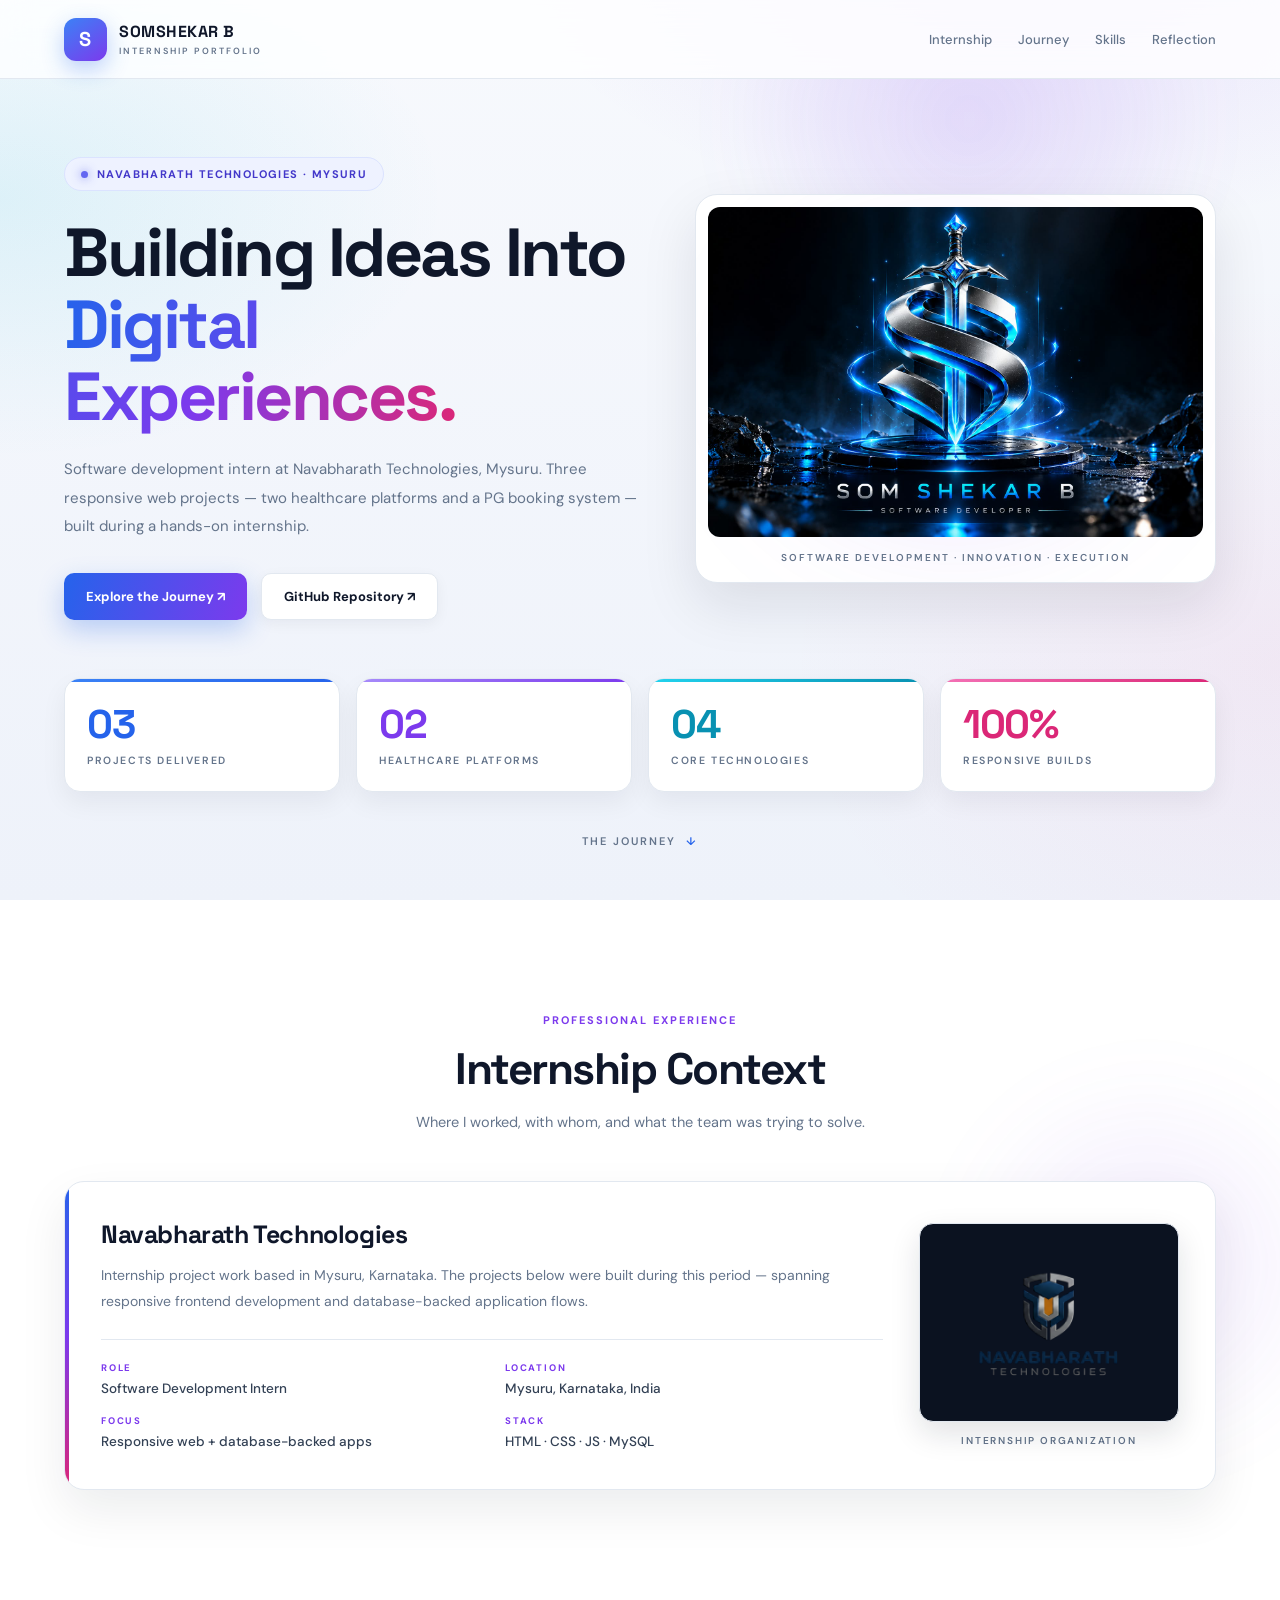
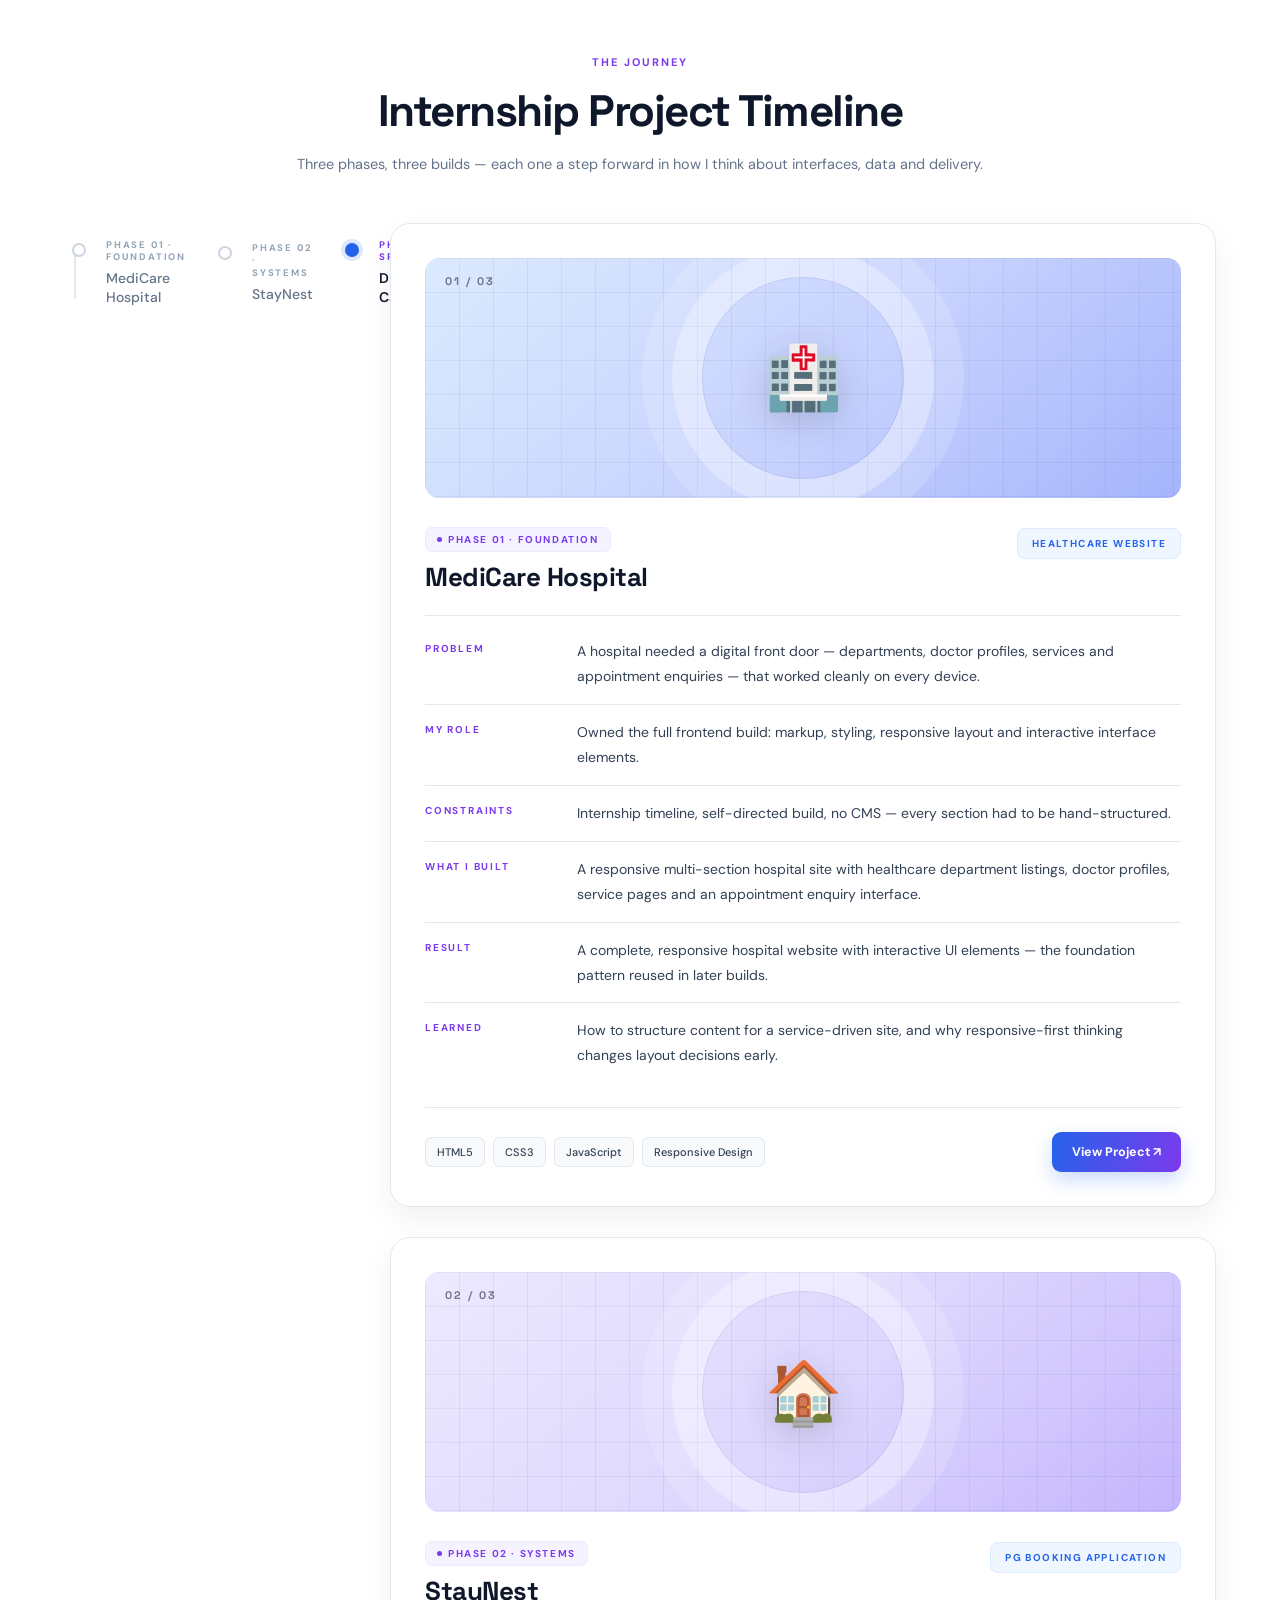
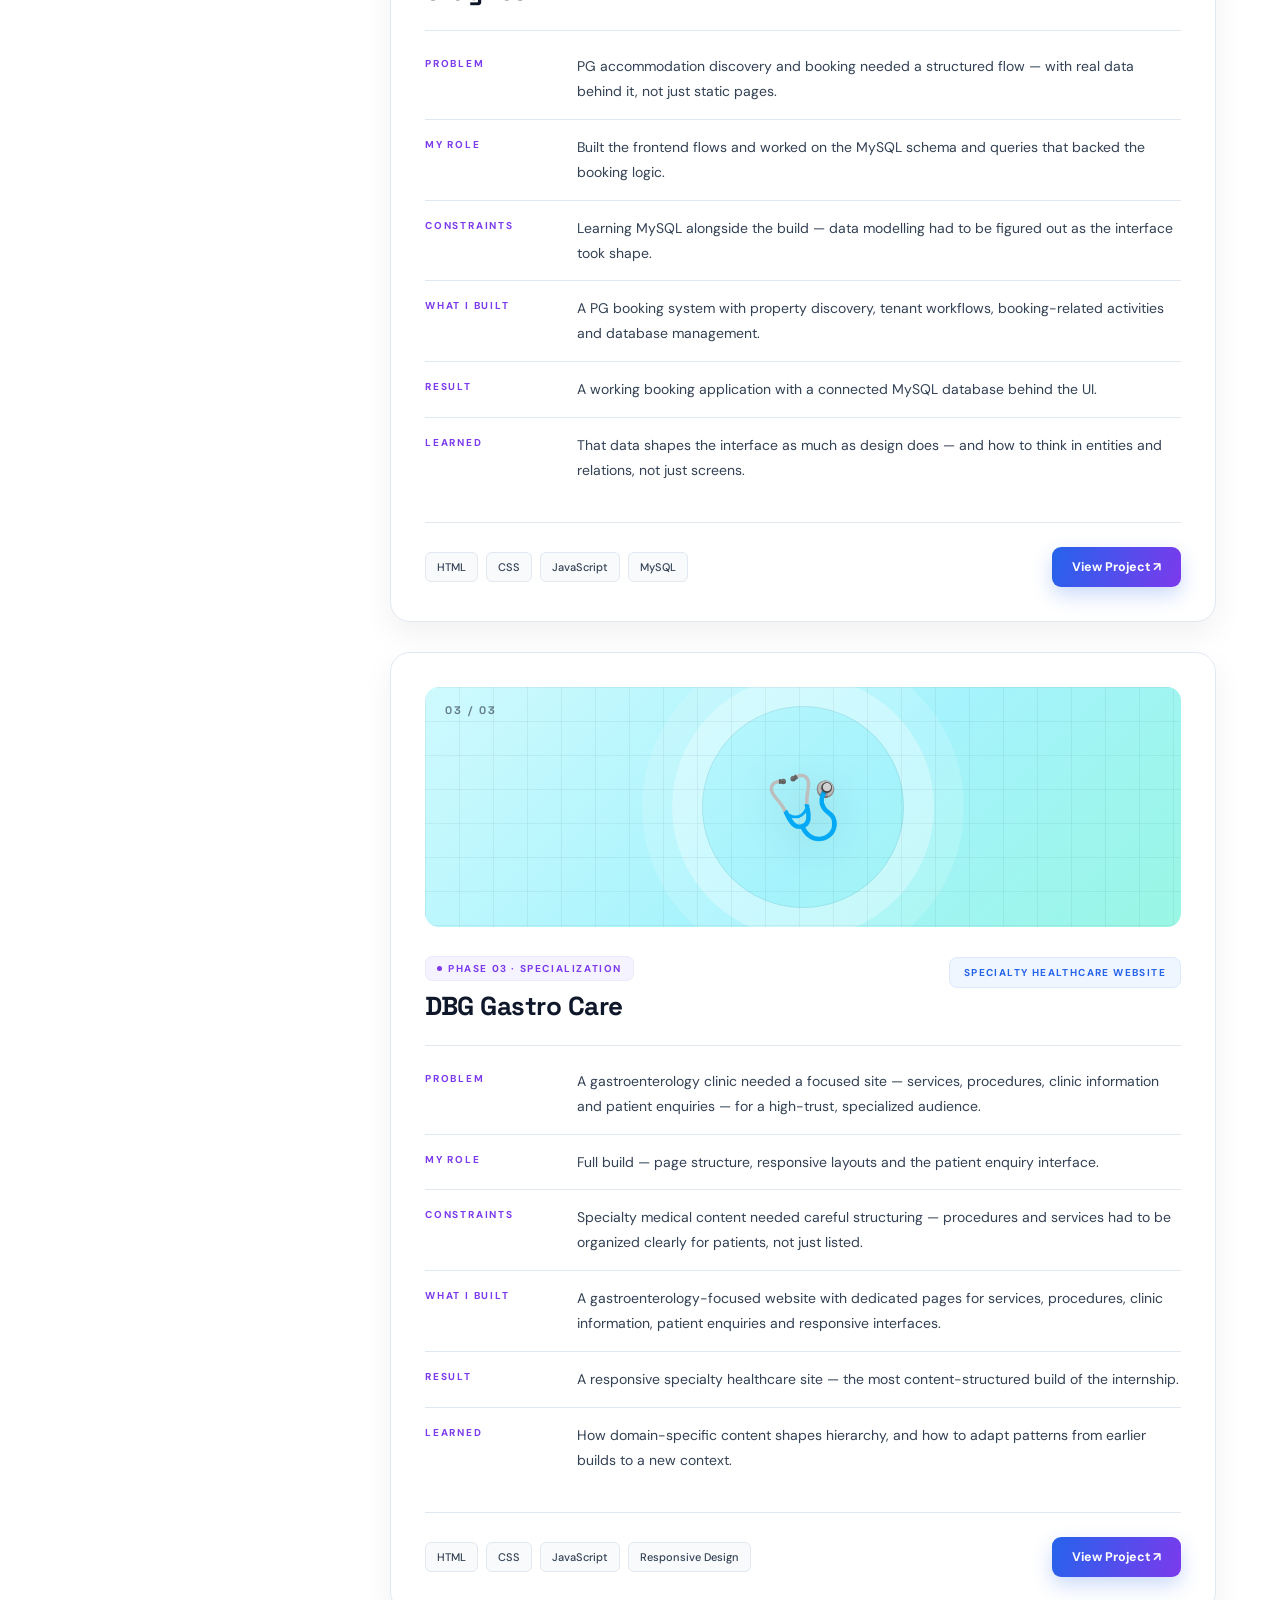
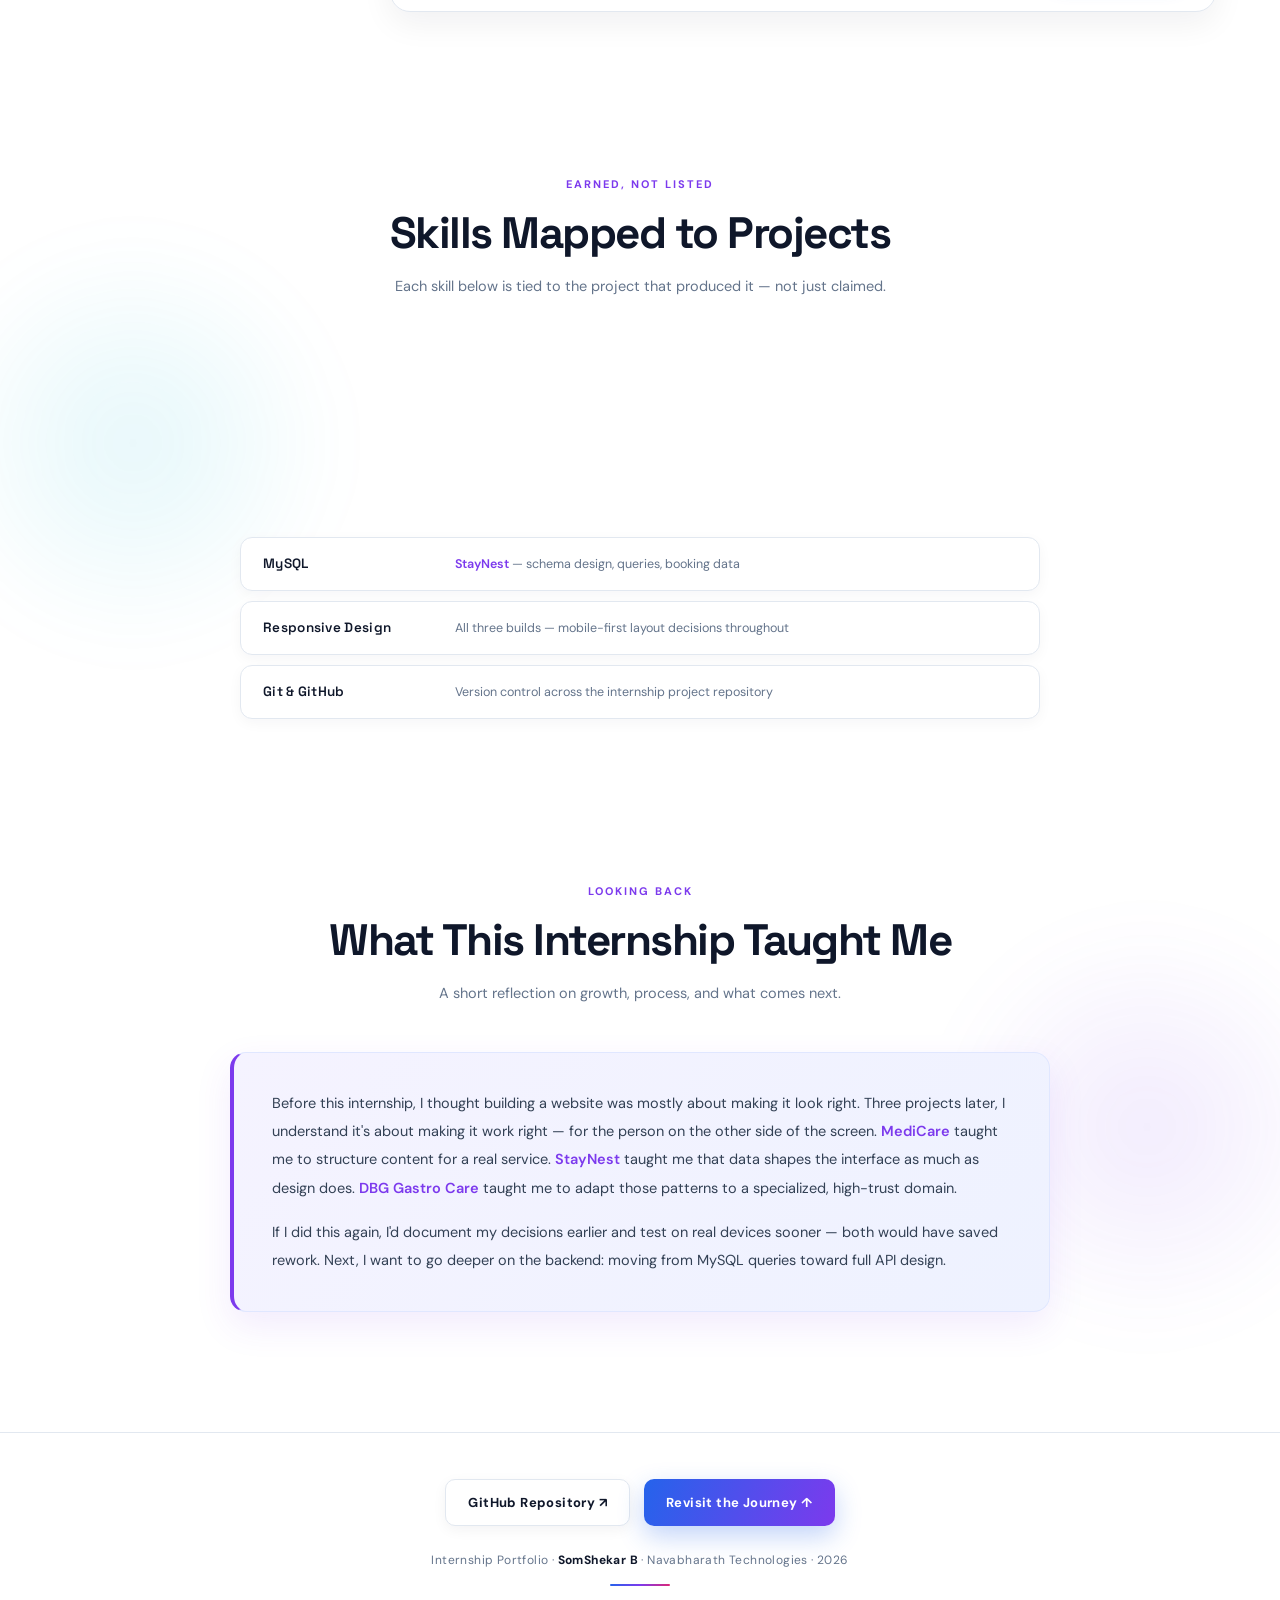
==== commit 809a820d: "Updated internship portfolio homepage" ====
--- a/index.html
+++ b/index.html
@@ -4,7 +4,7 @@
   <meta charset="UTF-8">
   <meta name="viewport" content="width=device-width, initial-scale=1.0">
   <meta name="description" content="Internship journey of SomShekar B — three responsive web projects built at Navabharath Technologies, Mysuru: MediCare Hospital, StayNest and DBG Gastro Care.">
-  <meta name="theme-color" content="#071426">
+  <meta name="theme-color" content="#f5f7fc">
 
   <title>SomShekar B | Internship Portfolio — Navabharath Technologies</title>
 
@@ -16,18 +16,19 @@
 
   <style>
     :root {
-      --bg: #071426;
-      --bg-deep: #040b15;
-      --surface: #0c1c32;
-      --surface-light: #122641;
-      --silver: #bfc7d2;
-      --white: #f4f7fc;
-      --muted: #9baabe;
-      --blue: #087cff;
-      --cyan: #37dfff;
-      --gold: #c77b19;
-      --border: rgba(191, 199, 210, .15);
-      --glow: rgba(8, 124, 255, .22);
+      --bg: #f5f7fc;
+      --surface: #ffffff;
+      --surface-soft: #f8fafe;
+      --ink: #0f172a;
+      --ink-soft: #334155;
+      --muted: #64748b;
+      --line: #e2e8f0;
+      --line-strong: #cbd5e1;
+      --blue: #2563eb;
+      --violet: #7c3aed;
+      --cyan: #0891b2;
+      --pink: #db2777;
+      --amber: #d97706;
     }
 
     * { margin: 0; padding: 0; box-sizing: border-box; }
@@ -39,19 +40,22 @@
 
     body {
       font-family: "DM Sans", sans-serif;
-      color: var(--white);
+      color: var(--ink);
       background:
-        radial-gradient(ellipse at 75% 5%, rgba(8,124,255,.15), transparent 34%),
-        radial-gradient(ellipse at 5% 50%, rgba(20,83,145,.10), transparent 35%),
-        linear-gradient(145deg, #071426, #040b15 75%);
+        radial-gradient(900px 520px at 82% -10%, rgba(124, 58, 237, .13), transparent 62%),
+        radial-gradient(720px 420px at 0% 22%, rgba(6, 182, 212, .10), transparent 62%),
+        radial-gradient(820px 640px at 100% 74%, rgba(236, 72, 153, .07), transparent 60%),
+        linear-gradient(180deg, #f7f9fd 0%, #eef2fa 100%);
+      background-attachment: fixed;
       overflow-x: hidden;
+      -webkit-font-smoothing: antialiased;
     }
 
     a { color: inherit; text-decoration: none; }
     img { max-width: 100%; }
 
     .container {
-      width: min(1160px, 90%);
+      width: min(1180px, 90%);
       margin: auto;
     }
 
@@ -60,9 +64,10 @@
       position: sticky;
       top: 0;
       z-index: 100;
-      background: rgba(4, 11, 21, .88);
-      backdrop-filter: blur(20px);
-      border-bottom: 1px solid var(--border);
+      background: rgba(255, 255, 255, .78);
+      backdrop-filter: saturate(180%) blur(16px);
+      -webkit-backdrop-filter: saturate(180%) blur(16px);
+      border-bottom: 1px solid var(--line);
     }
 
     nav {
@@ -80,7 +85,8 @@
       font-family: "Space Grotesk", sans-serif;
       font-weight: 700;
       font-size: 16px;
-      letter-spacing: 1px;
+      letter-spacing: .5px;
+      color: var(--ink);
     }
 
     .brand-symbol {
@@ -88,19 +94,19 @@
       height: 43px;
       display: grid;
       place-items: center;
-      border: 1px solid rgba(55,223,255,.4);
-      border-radius: 11px;
-      color: var(--cyan);
-      background: linear-gradient(145deg, #19324f, #071426);
-      box-shadow: 0 0 22px rgba(8,124,255,.17);
-      font-size: 21px;
+      border-radius: 12px;
+      color: #fff;
+      background: linear-gradient(145deg, #3b82f6, #7c3aed);
+      box-shadow: 0 8px 22px rgba(37, 99, 235, .30);
+      font-size: 20px;
+      font-weight: 700;
     }
 
     .brand small {
       display: block;
-      margin-top: 4px;
+      margin-top: 3px;
       color: var(--muted);
-      font: 500 9px "DM Sans", sans-serif;
+      font: 600 9px "DM Sans", sans-serif;
       letter-spacing: 2px;
     }
 
@@ -110,28 +116,29 @@
       align-items: center;
       color: var(--muted);
       font-size: 13px;
-    }
-
-    .nav-links a { transition: .3s; white-space: nowrap; }
-    .nav-links a:hover { color: var(--cyan); }
+      font-weight: 500;
+    }
+
+    .nav-links a { transition: color .25s; white-space: nowrap; }
+    .nav-links a:hover { color: var(--violet); }
 
     /* ============ HERO ============ */
     .hero {
       position: relative;
-      padding: 85px 0 90px;
+      padding: 78px 0 80px;
       overflow: hidden;
     }
 
     .hero::before {
       content: "";
       position: absolute;
-      width: 500px;
-      height: 500px;
+      width: 520px;
+      height: 520px;
       border-radius: 50%;
-      background: rgba(8,124,255,.09);
-      filter: blur(110px);
-      top: -180px;
-      right: 5%;
+      background: radial-gradient(circle, rgba(124, 58, 237, .13), transparent 68%);
+      filter: blur(30px);
+      top: -220px;
+      right: 4%;
       pointer-events: none;
     }
 
@@ -147,14 +154,14 @@
       display: inline-flex;
       align-items: center;
       gap: 9px;
-      padding: 9px 15px;
-      border: 1px solid rgba(55,223,255,.3);
+      padding: 9px 16px;
+      border: 1px solid #dbe3ff;
       border-radius: 50px;
-      color: var(--cyan);
-      background: rgba(8,124,255,.07);
+      color: #4338ca;
+      background: #eef2ff;
       font-size: 11px;
       font-weight: 700;
-      letter-spacing: 1.5px;
+      letter-spacing: 1.4px;
       text-transform: uppercase;
     }
 
@@ -163,23 +170,22 @@
       width: 7px;
       height: 7px;
       border-radius: 50%;
-      background: var(--cyan);
-      box-shadow: 0 0 12px var(--cyan);
-    }
-
-    h1, h2, h3 {
-      font-family: "Space Grotesk", sans-serif;
-    }
+      background: #6366f1;
+      box-shadow: 0 0 10px rgba(99, 102, 241, .8);
+    }
+
+    h1, h2, h3 { font-family: "Space Grotesk", sans-serif; }
 
     .hero h1 {
       font-size: clamp(40px, 5.5vw, 68px);
-      line-height: 1.08;
+      line-height: 1.06;
       letter-spacing: -2.5px;
-      margin: 27px 0 22px;
+      margin: 26px 0 22px;
+      color: var(--ink);
     }
 
     .hero h1 span {
-      background: linear-gradient(100deg, #ffffff, #bfc7d2 35%, #37dfff 75%, #087cff);
+      background: linear-gradient(100deg, #2563eb 0%, #7c3aed 55%, #db2777 100%);
       -webkit-background-clip: text;
       background-clip: text;
       color: transparent;
@@ -204,53 +210,57 @@
       align-items: center;
       justify-content: center;
       gap: 10px;
-      padding: 14px 20px;
-      border-radius: 8px;
+      padding: 14px 22px;
+      border-radius: 10px;
       font-size: 13px;
       font-weight: 700;
-      transition: .3s;
+      transition: .28s ease;
     }
 
     .btn-primary {
-      color: #04101c;
-      background: linear-gradient(110deg, #dce4ed, #37dfff, #087cff);
-      box-shadow: 0 8px 28px rgba(8,124,255,.2);
+      color: #fff;
+      background: linear-gradient(110deg, #2563eb, #7c3aed);
+      box-shadow: 0 10px 26px rgba(37, 99, 235, .28);
     }
 
     .btn-primary:hover {
-      transform: translateY(-4px);
-      box-shadow: 0 12px 35px rgba(8,124,255,.38);
+      transform: translateY(-3px);
+      box-shadow: 0 14px 34px rgba(37, 99, 235, .40);
     }
 
     .btn-secondary {
-      border: 1px solid var(--border);
-      background: rgba(255,255,255,.035);
-      color: var(--silver);
+      background: #fff;
+      border: 1px solid var(--line);
+      color: var(--ink);
+      box-shadow: 0 4px 14px rgba(15, 23, 42, .05);
     }
 
     .btn-secondary:hover {
-      border-color: var(--cyan);
-      color: var(--cyan);
+      border-color: #c7d2fe;
+      background: #f5f7ff;
+      color: #4338ca;
+      transform: translateY(-3px);
     }
 
     /* Personal logo */
     .logo-art {
       position: relative;
-      padding: 13px;
-      border: 1px solid rgba(191,199,210,.2);
+      padding: 12px;
+      border: 1px solid var(--line);
       border-radius: 22px;
-      background: linear-gradient(145deg, #172b45, #071426 75%);
-      box-shadow: 0 25px 65px rgba(0,0,0,.4), 0 0 35px rgba(8,124,255,.12);
+      background: #fff;
+      box-shadow: 0 22px 55px rgba(15, 23, 42, .10);
       overflow: hidden;
     }
 
     .logo-art::before {
       content: "";
       position: absolute;
-      inset: 15%;
-      background: rgba(8,124,255,.22);
-      filter: blur(75px);
+      inset: 18%;
+      background: rgba(124, 58, 237, .14);
+      filter: blur(70px);
       border-radius: 50%;
+      pointer-events: none;
     }
 
     .logo-art img {
@@ -264,50 +274,66 @@
     .logo-caption {
       position: relative;
       text-align: center;
-      padding: 15px 5px 5px;
-      color: var(--silver);
+      padding: 14px 5px 6px;
+      color: var(--muted);
       font-size: 10px;
+      font-weight: 600;
       letter-spacing: 2px;
       text-transform: uppercase;
     }
 
-    /* ============ STAT STRIP (Idea 3) ============ */
+    /* ============ STAT STRIP ============ */
     .stat-strip {
       display: grid;
       grid-template-columns: repeat(4, 1fr);
-      gap: 1px;
-      margin-top: 60px;
-      border: 1px solid var(--border);
+      gap: 16px;
+      margin-top: 58px;
+    }
+
+    .stat {
+      position: relative;
+      padding: 26px 22px 24px;
+      background: #fff;
+      border: 1px solid var(--line);
       border-radius: 16px;
+      box-shadow: 0 10px 26px rgba(15, 23, 42, .06);
       overflow: hidden;
-      background: var(--border);
-      box-shadow: 0 20px 50px rgba(0,0,0,.25);
-    }
-
-    .stat {
-      padding: 26px 20px;
-      text-align: center;
-      background: linear-gradient(160deg, #0e2038, #071426);
-    }
+    }
+
+    .stat::before {
+      content: "";
+      position: absolute;
+      top: 0; left: 0; right: 0;
+      height: 3px;
+    }
+
+    .stat:nth-child(1)::before { background: linear-gradient(90deg, #3b82f6, #2563eb); }
+    .stat:nth-child(2)::before { background: linear-gradient(90deg, #a78bfa, #7c3aed); }
+    .stat:nth-child(3)::before { background: linear-gradient(90deg, #22d3ee, #0891b2); }
+    .stat:nth-child(4)::before { background: linear-gradient(90deg, #f472b6, #db2777); }
 
     .stat-num {
       font-family: "Space Grotesk", sans-serif;
-      font-size: clamp(30px, 4vw, 42px);
+      font-size: clamp(30px, 3.6vw, 40px);
       font-weight: 700;
       letter-spacing: -1.5px;
-      color: var(--cyan);
       line-height: 1;
     }
+
+    .stat:nth-child(1) .stat-num { color: #2563eb; }
+    .stat:nth-child(2) .stat-num { color: #7c3aed; }
+    .stat:nth-child(3) .stat-num { color: #0891b2; }
+    .stat:nth-child(4) .stat-num { color: #db2777; }
 
     .stat-label {
       margin-top: 9px;
-      font-size: 10px;
+      font-size: 10.5px;
       letter-spacing: 1.6px;
       text-transform: uppercase;
       color: var(--muted);
-    }
-
-    /* Scroll cue */
+      font-weight: 600;
+    }
+
     .scroll-cue {
       display: flex;
       justify-content: center;
@@ -316,18 +342,19 @@
       margin-top: 42px;
       color: var(--muted);
       font-size: 11px;
+      font-weight: 600;
       letter-spacing: 2px;
       text-transform: uppercase;
     }
 
     .cue-arrow {
-      color: var(--cyan);
+      color: var(--blue);
       animation: bob 1.8s ease-in-out infinite;
     }
 
     @keyframes bob {
       0%, 100% { transform: translateY(0); }
-      50% { transform: translateY(5px); }
+      50%      { transform: translateY(5px); }
     }
 
     /* ============ SECTION COMMON ============ */
@@ -338,12 +365,12 @@
 
     .section-head {
       text-align: center;
-      max-width: 720px;
-      margin: 0 auto 45px;
+      max-width: 740px;
+      margin: 0 auto 46px;
     }
 
     .section-kicker {
-      color: var(--cyan);
+      color: var(--violet);
       font-size: 11px;
       font-weight: 700;
       letter-spacing: 2px;
@@ -351,29 +378,57 @@
     }
 
     .section-head h2 {
-      margin: 13px 0;
-      font-size: clamp(30px,4vw,43px);
+      margin: 12px 0;
+      font-size: clamp(30px, 4vw, 44px);
       letter-spacing: -1.5px;
-      color: var(--silver);
+      color: var(--ink);
     }
 
     .section-head p {
       color: var(--muted);
-      font-size: 14px;
+      font-size: 14.5px;
       line-height: 1.8;
     }
 
-    /* ============ INTERNSHIP CONTEXT (Idea 6) ============ */
+    /* Subtle decorative blobs per section */
+    #internship::before,
+    #reflection::before {
+      content: "";
+      position: absolute;
+      width: 420px;
+      height: 420px;
+      border-radius: 50%;
+      background: radial-gradient(circle, rgba(124, 58, 237, .10), transparent 70%);
+      filter: blur(30px);
+      top: 20%;
+      right: -6%;
+      pointer-events: none;
+    }
+
+    #skills::before {
+      content: "";
+      position: absolute;
+      width: 420px;
+      height: 420px;
+      border-radius: 50%;
+      background: radial-gradient(circle, rgba(6, 182, 212, .10), transparent 70%);
+      filter: blur(30px);
+      top: 20%;
+      left: -6%;
+      pointer-events: none;
+    }
+
+    /* ============ INTERNSHIP CONTEXT ============ */
     .internship-panel {
       display: grid;
-      grid-template-columns: 1fr 260px;
+      grid-template-columns: minmax(0, 1fr) 260px;
       align-items: center;
-      gap: 35px;
-      padding: 35px;
-      border: 1px solid var(--border);
-      border-radius: 18px;
-      background: linear-gradient(125deg, #11243d, #09172a);
-      box-shadow: 0 18px 45px rgba(0,0,0,.2);
+      gap: 36px;
+      padding: 36px;
+      border: 1px solid var(--line);
+      border-radius: 20px;
+      background: #fff;
+      box-shadow: 0 20px 48px rgba(15, 23, 42, .08);
       position: relative;
       overflow: hidden;
     }
@@ -382,16 +437,15 @@
       content: "";
       position: absolute;
       left: 0; top: 0; bottom: 0;
-      width: 3px;
-      background: linear-gradient(to bottom, var(--cyan), var(--blue), var(--gold));
-    }
-
-    .internship-content { position: relative; }
+      width: 4px;
+      background: linear-gradient(to bottom, #2563eb, #7c3aed, #db2777);
+    }
 
     .internship-panel h3 {
       font-size: 25px;
-      color: var(--silver);
-      margin-bottom: 13px;
+      color: var(--ink);
+      margin-bottom: 12px;
+      letter-spacing: -.4px;
     }
 
     .internship-panel p {
@@ -402,11 +456,11 @@
 
     .meta-grid {
       display: grid;
-      grid-template-columns: repeat(2, 1fr);
-      gap: 16px 24px;
-      margin-top: 22px;
-      padding-top: 20px;
-      border-top: 1px solid var(--border);
+      grid-template-columns: repeat(2, minmax(0, 1fr));
+      gap: 16px 26px;
+      margin-top: 24px;
+      padding-top: 22px;
+      border-top: 1px solid var(--line);
     }
 
     .meta-item { display: flex; flex-direction: column; gap: 5px; }
@@ -415,27 +469,28 @@
       font-size: 9.5px;
       letter-spacing: 1.8px;
       text-transform: uppercase;
-      color: var(--cyan);
+      color: var(--violet);
       font-weight: 700;
     }
 
     .meta-value {
-      font-size: 13px;
-      color: var(--silver);
+      font-size: 13.5px;
+      color: var(--ink-soft);
       line-height: 1.5;
+      font-weight: 500;
     }
 
     .company-logo {
       position: relative;
-      background: #000;
-      border: 1px solid rgba(191,199,210,.18);
+      background: #0b1220;
+      border: 1px solid var(--line);
       border-radius: 14px;
-      padding: 15px;
+      padding: 16px;
       display: flex;
       align-items: center;
       justify-content: center;
       overflow: hidden;
-      box-shadow: 0 0 28px rgba(8,124,255,.12);
+      box-shadow: 0 12px 30px rgba(15, 23, 42, .12);
     }
 
     .company-logo img {
@@ -449,117 +504,131 @@
     .company-label {
       text-align: center;
       margin-top: 12px;
-      color: var(--silver);
+      color: var(--muted);
       font-size: 10px;
+      font-weight: 600;
       letter-spacing: 1.8px;
       text-transform: uppercase;
     }
 
-    /* ============ JOURNEY: TIMELINE + CASE STUDIES (Ideas 1 + 2) ============ */
+    /* ============ JOURNEY: TIMELINE + CASE STUDIES ============ */
     .journey {
       display: grid;
-      grid-template-columns: 220px 1fr;
-      gap: 60px;
+      grid-template-columns: 250px minmax(0, 1fr);
+      gap: 76px;
       align-items: start;
     }
 
+    /* --- Timeline rail (minimal — no button look) --- */
     .timeline-rail {
       position: sticky;
-      top: 110px;
+      top: 104px;
+      align-self: start;
     }
 
     .rail-list {
       position: relative;
+      padding-left: 4px;
     }
 
     .rail-list::before {
       content: "";
       position: absolute;
-      left: 6px;
+      left: 10px;
       top: 24px;
       bottom: 24px;
       width: 2px;
-      background: rgba(191,199,210,.15);
+      background: var(--line);
       border-radius: 2px;
     }
 
     .rail-fill {
       position: absolute;
-      left: 6px;
+      left: 10px;
       top: 24px;
       width: 2px;
       height: 0;
-      background: linear-gradient(to bottom, var(--cyan), var(--blue));
+      background: linear-gradient(to bottom, #2563eb, #7c3aed);
       border-radius: 2px;
-      box-shadow: 0 0 10px rgba(55,223,255,.6);
+      box-shadow: 0 0 10px rgba(37, 99, 235, .5);
       transition: height .15s linear;
       pointer-events: none;
+      z-index: 1;
     }
 
     .rail-item {
       position: relative;
       display: block;
-      padding: 14px 0 14px 32px;
+      padding: 16px 8px 16px 38px;
       color: var(--muted);
-      font-size: 13px;
-      line-height: 1.4;
-      transition: color .3s;
+      font-size: 14px;
+      font-weight: 500;
+      line-height: 1.35;
+      transition: color .25s;
     }
 
     .rail-item::before {
       content: "";
       position: absolute;
-      left: 0;
-      top: 21px;
+      left: 4px;
+      top: 20px;
       width: 14px;
       height: 14px;
       border-radius: 50%;
-      border: 2px solid rgba(191,199,210,.35);
-      background: var(--bg);
+      border: 2px solid var(--line-strong);
+      background: #fff;
       box-sizing: border-box;
       transition: .3s;
+      z-index: 2;
     }
 
     .rail-item small {
       display: block;
       font-size: 9.5px;
-      letter-spacing: 1.5px;
+      letter-spacing: 1.8px;
       text-transform: uppercase;
-      color: var(--muted);
-      margin-bottom: 3px;
-      transition: .3s;
-    }
-
-    .rail-item:hover { color: var(--silver); }
-    .rail-item:hover small { color: var(--cyan); }
-
-    .rail-item.active { color: var(--cyan); }
-
-    .rail-item.active small { color: var(--cyan); }
+      color: #94a3b8;
+      font-weight: 700;
+      margin-bottom: 5px;
+      transition: color .25s;
+    }
+
+    .rail-item:hover { color: var(--ink); }
+    .rail-item:hover small { color: var(--violet); }
+
+    .rail-item.active { color: var(--ink); font-weight: 600; }
+    .rail-item.active small { color: var(--violet); }
 
     .rail-item.active::before {
-      border-color: var(--cyan);
-      background: var(--cyan);
-      box-shadow: 0 0 14px var(--cyan);
-    }
-
-    /* Case study blocks */
+      border-color: #2563eb;
+      background: #2563eb;
+      box-shadow: 0 0 0 4px rgba(37, 99, 235, .15);
+    }
+
+    /* --- Case studies --- */
+    .case-studies { min-width: 0; }
+
     .case-study {
-      padding: 32px;
-      border: 1px solid var(--border);
-      border-radius: 18px;
-      background: linear-gradient(145deg, #0f2138, #081526);
-      margin-bottom: 32px;
-      scroll-margin-top: 110px;
-      position: relative;
+      padding: 34px;
+      border: 1px solid var(--line);
+      border-radius: 20px;
+      background: #fff;
+      margin-bottom: 30px;
+      scroll-margin-top: 104px;
+      box-shadow: 0 12px 32px rgba(15, 23, 42, .06);
+      transition: box-shadow .3s ease;
     }
 
     .case-study:last-child { margin-bottom: 0; }
 
+    .case-study:hover {
+      box-shadow: 0 22px 50px rgba(15, 23, 42, .10);
+    }
+
     .case-visual {
-      height: 220px;
-      border-radius: 12px;
-      margin-bottom: 26px;
+      height: 240px;
+      border-radius: 14px;
+      margin-bottom: 28px;
       display: grid;
       place-items: center;
       position: relative;
@@ -571,11 +640,12 @@
       position: absolute;
       width: 200px;
       height: 200px;
-      border: 1px solid rgba(191,199,210,.15);
       border-radius: 50%;
+      border: 1px solid rgba(15, 23, 42, .07);
       box-shadow:
-        0 0 0 28px rgba(255,255,255,.025),
-        0 0 0 56px rgba(255,255,255,.015);
+        0 0 0 30px rgba(255, 255, 255, .30),
+        0 0 0 60px rgba(255, 255, 255, .15);
+      pointer-events: none;
     }
 
     .case-visual::after {
@@ -583,101 +653,128 @@
       position: absolute;
       inset: 0;
       background-image:
-        linear-gradient(rgba(255,255,255,.04) 1px, transparent 1px),
-        linear-gradient(90deg, rgba(255,255,255,.04) 1px, transparent 1px);
-      background-size: 32px 32px;
+        linear-gradient(rgba(15, 23, 42, .055) 1px, transparent 1px),
+        linear-gradient(90deg, rgba(15, 23, 42, .055) 1px, transparent 1px);
+      background-size: 34px 34px;
       pointer-events: none;
     }
 
-    .visual-hospital { background: linear-gradient(135deg, #071d32, #07506c, #09182a); }
-    .visual-staynest { background: linear-gradient(135deg, #101d35, #24415f, #071426); }
-    .visual-gastro { background: linear-gradient(135deg, #091b2c, #07536a, #071426); }
+    .visual-hospital { background: linear-gradient(135deg, #dbeafe, #c7d2fe 55%, #a5b4fc); }
+    .visual-staynest { background: linear-gradient(135deg, #ede9fe, #ddd6fe 55%, #c4b5fd); }
+    .visual-gastro  { background: linear-gradient(135deg, #cffafe, #a5f3fc 55%, #99f6e4); }
 
     .case-index {
       position: absolute;
       top: 16px;
-      left: 18px;
-      z-index: 1;
+      left: 20px;
+      z-index: 2;
       font-family: "Space Grotesk", sans-serif;
       font-size: 11px;
       letter-spacing: 2px;
-      color: rgba(255,255,255,.55);
+      color: rgba(15, 23, 42, .55);
+      font-weight: 700;
     }
 
     .visual-icon {
       position: relative;
-      z-index: 1;
-      font-size: 60px;
-      filter: drop-shadow(0 0 15px rgba(55,223,255,.35));
-      transition: .4s;
+      z-index: 2;
+      font-size: 62px;
+      filter: drop-shadow(0 8px 18px rgba(15, 23, 42, .18));
+      transition: transform .4s ease;
     }
 
     .case-study:hover .visual-icon {
       transform: scale(1.12) rotate(-4deg);
     }
 
+    /* Case head — phase chip ABOVE title, type badge separate */
     .case-head {
       display: flex;
+      flex-wrap: wrap;
       align-items: flex-start;
       justify-content: space-between;
-      gap: 20px;
-      flex-wrap: wrap;
-      margin-bottom: 18px;
-    }
+      gap: 14px 22px;
+      padding-bottom: 22px;
+      margin-bottom: 8px;
+      border-bottom: 1px solid var(--line);
+    }
+
+    .case-head > div { min-width: 0; flex: 1 1 auto; }
 
     .case-phase {
-      font-size: 10.5px;
-      letter-spacing: 2px;
-      text-transform: uppercase;
-      color: var(--cyan);
-      font-weight: 700;
-    }
-
-    .case-title {
-      margin-top: 8px;
-      font-size: 26px;
-      color: var(--silver);
-      letter-spacing: -.5px;
-    }
-
-    .case-type {
+      display: inline-flex;
+      align-items: center;
+      gap: 6px;
+      padding: 5px 11px;
+      border-radius: 7px;
+      background: #f5f3ff;
+      border: 1px solid #ede9fe;
+      color: #7c3aed;
       font-size: 10px;
       letter-spacing: 1.6px;
       text-transform: uppercase;
-      color: var(--muted);
-      padding: 7px 12px;
-      border: 1px solid var(--border);
-      border-radius: 6px;
-      background: rgba(255,255,255,.025);
+      font-weight: 700;
+      margin-bottom: 10px;
+    }
+
+    .case-phase::before {
+      content: "";
+      width: 5px;
+      height: 5px;
+      border-radius: 50%;
+      background: #7c3aed;
+    }
+
+    .case-title {
+      font-size: 26px;
+      color: var(--ink);
+      letter-spacing: -.5px;
+      line-height: 1.22;
+      margin: 0;
+    }
+
+    .case-type {
+      flex-shrink: 0;
+      padding: 8px 14px;
+      border-radius: 8px;
+      background: #eff6ff;
+      border: 1px solid #dbeafe;
+      color: #2563eb;
+      font-size: 10px;
+      letter-spacing: 1.4px;
+      text-transform: uppercase;
+      font-weight: 700;
       white-space: nowrap;
-    }
-
-    .case-body {
-      display: grid;
-      gap: 0;
-    }
+      align-self: flex-start;
+      margin-top: 2px;
+    }
+
+    /* Case body rows */
+    .case-body { display: grid; }
 
     .case-row {
       display: grid;
-      grid-template-columns: 130px 1fr;
-      gap: 18px;
-      padding: 14px 0;
-      border-top: 1px solid var(--border);
-    }
+      grid-template-columns: 130px minmax(0, 1fr);
+      gap: 22px;
+      padding: 15px 0;
+      border-top: 1px solid var(--line);
+    }
+
+    .case-body > .case-row:first-child { border-top: none; }
 
     .case-row dt {
       font-size: 10px;
       letter-spacing: 1.8px;
       text-transform: uppercase;
-      color: var(--cyan);
+      color: var(--violet);
       font-weight: 700;
       padding-top: 3px;
     }
 
     .case-row dd {
-      font-size: 13.5px;
-      line-height: 1.8;
-      color: var(--silver);
+      font-size: 14px;
+      line-height: 1.78;
+      color: var(--ink-soft);
       margin: 0;
     }
 
@@ -687,75 +784,74 @@
       justify-content: space-between;
       gap: 18px;
       flex-wrap: wrap;
-      margin-top: 22px;
-      padding-top: 22px;
-      border-top: 1px solid var(--border);
-    }
-
-    .tags {
-      display: flex;
-      flex-wrap: wrap;
-      gap: 8px;
-      margin: 0;
-    }
+      margin-top: 24px;
+      padding-top: 24px;
+      border-top: 1px solid var(--line);
+    }
+
+    .tags { display: flex; flex-wrap: wrap; gap: 8px; margin: 0; }
 
     .tags span {
-      padding: 6px 10px;
-      border: 1px solid rgba(191,199,210,.13);
+      padding: 7px 11px;
+      border: 1px solid var(--line);
       border-radius: 6px;
-      color: var(--silver);
-      background: rgba(255,255,255,.035);
-      font-size: 10px;
+      color: var(--ink-soft);
+      background: #f8fafc;
+      font-size: 11px;
+      font-weight: 500;
     }
 
     .case-link {
       display: inline-flex;
       align-items: center;
       gap: 10px;
-      padding: 12px 18px;
-      border-radius: 8px;
-      color: #04101c;
-      background: linear-gradient(110deg, #dce4ed, #37dfff, #087cff);
-      font-size: 12px;
+      padding: 12px 20px;
+      border-radius: 9px;
+      color: #fff;
+      background: linear-gradient(110deg, #2563eb, #7c3aed);
+      font-size: 12.5px;
       font-weight: 700;
-      transition: .3s;
+      box-shadow: 0 8px 20px rgba(37, 99, 235, .24);
+      transition: .28s ease;
     }
 
     .case-link:hover {
-      filter: brightness(1.18);
-      box-shadow: 0 0 20px rgba(8,124,255,.25);
       transform: translateY(-2px);
-    }
-
-    /* ============ SKILLS MAP (Idea 6) ============ */
+      box-shadow: 0 12px 28px rgba(37, 99, 235, .36);
+    }
+
+    /* ============ SKILLS MAP ============ */
     .skill-map {
       display: grid;
       gap: 10px;
-      max-width: 760px;
+      max-width: 800px;
       margin: 0 auto;
+      position: relative;
     }
 
     .skill-row {
       display: grid;
-      grid-template-columns: 160px 1fr;
+      grid-template-columns: 170px minmax(0, 1fr);
       gap: 22px;
       align-items: center;
-      padding: 15px 20px;
-      border: 1px solid var(--border);
-      border-radius: 10px;
-      background: rgba(255,255,255,.02);
-      transition: .3s;
+      padding: 16px 22px;
+      border: 1px solid var(--line);
+      border-radius: 12px;
+      background: #fff;
+      box-shadow: 0 4px 14px rgba(15, 23, 42, .04);
+      transition: .25s ease;
     }
 
     .skill-row:hover {
-      border-color: rgba(55,223,255,.35);
-      background: rgba(8,124,255,.05);
+      border-color: #c7d2fe;
+      box-shadow: 0 10px 24px rgba(37, 99, 235, .10);
+      transform: translateY(-2px);
     }
 
     .skill-name {
       font-family: "Space Grotesk", sans-serif;
       font-weight: 600;
-      color: var(--silver);
+      color: var(--ink);
       font-size: 13.5px;
       letter-spacing: .3px;
     }
@@ -766,43 +862,42 @@
       line-height: 1.6;
     }
 
-    .skill-used strong {
-      color: var(--cyan);
-      font-weight: 600;
-    }
-
-    /* ============ REFLECTION (Idea 6) ============ */
+    .skill-used strong { color: var(--violet); font-weight: 600; }
+
+    /* ============ REFLECTION ============ */
     .reflection {
-      max-width: 780px;
+      position: relative;
+      max-width: 820px;
       margin: 0 auto;
-      padding: 34px 36px;
-      border: 1px solid var(--border);
-      border-left: 3px solid var(--gold);
-      border-radius: 14px;
-      background: linear-gradient(135deg, #0e1f36, #081526);
-      color: var(--silver);
+      padding: 36px 38px;
+      border: 1px solid #e0e7ff;
+      border-left: 4px solid #7c3aed;
+      border-radius: 16px;
+      background: linear-gradient(135deg, #f5f3ff 0%, #eef2ff 100%);
+      color: var(--ink-soft);
       font-size: 14.5px;
       line-height: 1.95;
+      box-shadow: 0 14px 36px rgba(124, 58, 237, .10);
     }
 
     .reflection p + p { margin-top: 16px; }
 
     .reflection em {
-      color: var(--cyan);
+      color: var(--violet);
       font-style: normal;
       font-weight: 600;
     }
 
     /* ============ FOOTER ============ */
     footer {
-      margin-top: 35px;
-      padding: 44px 0 32px;
-      border-top: 1px solid var(--border);
-      background: rgba(4,11,21,.65);
+      margin-top: 40px;
+      padding: 46px 0 34px;
+      border-top: 1px solid var(--line);
+      background: #fff;
       color: var(--muted);
       text-align: center;
       font-size: 12px;
-      letter-spacing: .5px;
+      letter-spacing: .4px;
     }
 
     .footer-cta {
@@ -813,14 +908,14 @@
       margin-bottom: 26px;
     }
 
-    footer strong { color: var(--cyan); }
+    footer strong { color: var(--ink); }
 
     footer .gold-line {
-      width: 45px;
+      width: 60px;
       height: 2px;
-      background: var(--gold);
+      background: linear-gradient(90deg, #2563eb, #7c3aed, #db2777);
       margin: 16px auto 0;
-      opacity: .8;
+      border-radius: 2px;
     }
 
     /* ============ REVEAL ON SCROLL ============ */
@@ -840,7 +935,7 @@
     }
 
     /* ============ RESPONSIVE ============ */
-    @media (max-width: 980px) {
+    @media (max-width: 1024px) {
       .journey {
         grid-template-columns: 1fr;
         gap: 0;
@@ -854,13 +949,18 @@
     }
 
     @media (max-width: 720px) {
+      .case-head { flex-direction: column; align-items: flex-start; }
+      .case-type { align-self: flex-start; }
+
       .case-row {
         grid-template-columns: 1fr;
         gap: 6px;
       }
       .case-row dt { padding-top: 0; }
+
       .case-foot { flex-direction: column; align-items: stretch; }
       .case-link { justify-content: center; }
+
       .skill-row {
         grid-template-columns: 1fr;
         gap: 6px;
@@ -878,9 +978,9 @@
       .nav-links::-webkit-scrollbar { display: none; }
 
       .brand { font-size: 13px; }
-      .brand-symbol { width: 36px; height: 36px; }
-
-      .hero { padding: 55px 0 65px; }
+      .brand-symbol { width: 36px; height: 36px; font-size: 17px; }
+
+      .hero { padding: 52px 0 60px; }
       .hero h1 { letter-spacing: -1.5px; }
 
       .stat-strip { grid-template-columns: repeat(2, 1fr); }
@@ -893,7 +993,7 @@
       .meta-grid { grid-template-columns: 1fr; }
 
       .section { padding: 55px 0; }
-      .case-study { padding: 24px; }
+      .case-study { padding: 22px; }
       .case-visual { height: 170px; }
       .reflection { padding: 24px; }
     }
@@ -941,7 +1041,7 @@
 
   <main>
 
-    <!-- ============ HERO + IMPACT DASHBOARD (Idea 3) ============ -->
+    <!-- ============ HERO ============ -->
     <section class="hero">
       <div class="container">
 
@@ -961,14 +1061,10 @@
             </p>
 
             <div class="hero-actions">
-              <a href="#projects" class="btn btn-primary">
-                Explore the Journey ↗
-              </a>
+              <a href="#projects" class="btn btn-primary">Explore the Journey ↗</a>
               <a href="https://github.com/RajRocky1/Internship-NBT"
                  target="_blank" rel="noopener noreferrer"
-                 class="btn btn-secondary">
-                GitHub Repository ↗
-              </a>
+                 class="btn btn-secondary">GitHub Repository ↗</a>
             </div>
           </div>
 
@@ -1008,7 +1104,7 @@
       </div>
     </section>
 
-    <!-- ============ INTERNSHIP CONTEXT (Idea 6) ============ -->
+    <!-- ============ INTERNSHIP CONTEXT ============ -->
     <section class="section" id="internship">
       <div class="container">
 
@@ -1019,7 +1115,7 @@
         </div>
 
         <div class="internship-panel">
-          <div class="internship-content">
+          <div>
             <h3>Navabharath Technologies</h3>
             <p>
               Internship project work based in Mysuru, Karnataka. The projects
@@ -1058,7 +1154,7 @@
       </div>
     </section>
 
-    <!-- ============ JOURNEY: TIMELINE + CASE STUDIES (Ideas 1 + 2) ============ -->
+    <!-- ============ JOURNEY ============ -->
     <section class="section" id="projects">
       <div class="container">
 
@@ -1269,7 +1365,7 @@
       </div>
     </section>
 
-    <!-- ============ SKILLS MAP (Idea 6) ============ -->
+    <!-- ============ SKILLS MAP ============ -->
     <section class="section" id="skills">
       <div class="container">
 
@@ -1309,7 +1405,7 @@
       </div>
     </section>
 
-    <!-- ============ REFLECTION (Idea 6) ============ -->
+    <!-- ============ REFLECTION ============ -->
     <section class="section" id="reflection">
       <div class="container">
 
@@ -1368,7 +1464,6 @@
 
   <script>
     (function () {
-      // Year
       var yearEl = document.getElementById("year");
       if (yearEl) yearEl.textContent = new Date().getFullYear();
 
@@ -1388,7 +1483,7 @@
         revealEls.forEach(function (el) { el.classList.add("visible"); });
       }
 
-      // Scroll-spy for the timeline rail
+      // Scroll-spy for timeline rail
       var railItems = Array.prototype.slice.call(document.querySelectorAll(".rail-item"));
       var caseStudies = Array.prototype.slice.call(document.querySelectorAll(".case-study"));
       var railFill = document.querySelector(".rail-fill");
@@ -1411,7 +1506,6 @@
       // Progress fill on the rail
       function updateFill() {
         if (!railFill || !railList || !caseStudies.length) return;
-
         var first = caseStudies[0].getBoundingClientRect();
         var last = caseStudies[caseStudies.length - 1].getBoundingClientRect();
         var total = last.bottom - first.top;
@@ -1421,7 +1515,7 @@
         var progress = (viewportMid - first.top) / total;
         progress = Math.max(0, Math.min(1, progress));
 
-        var trackHeight = railList.clientHeight - 48; // matches CSS top/bottom 24
+        var trackHeight = railList.clientHeight - 48;
         railFill.style.height = Math.round(progress * trackHeight) + "px";
       }
 
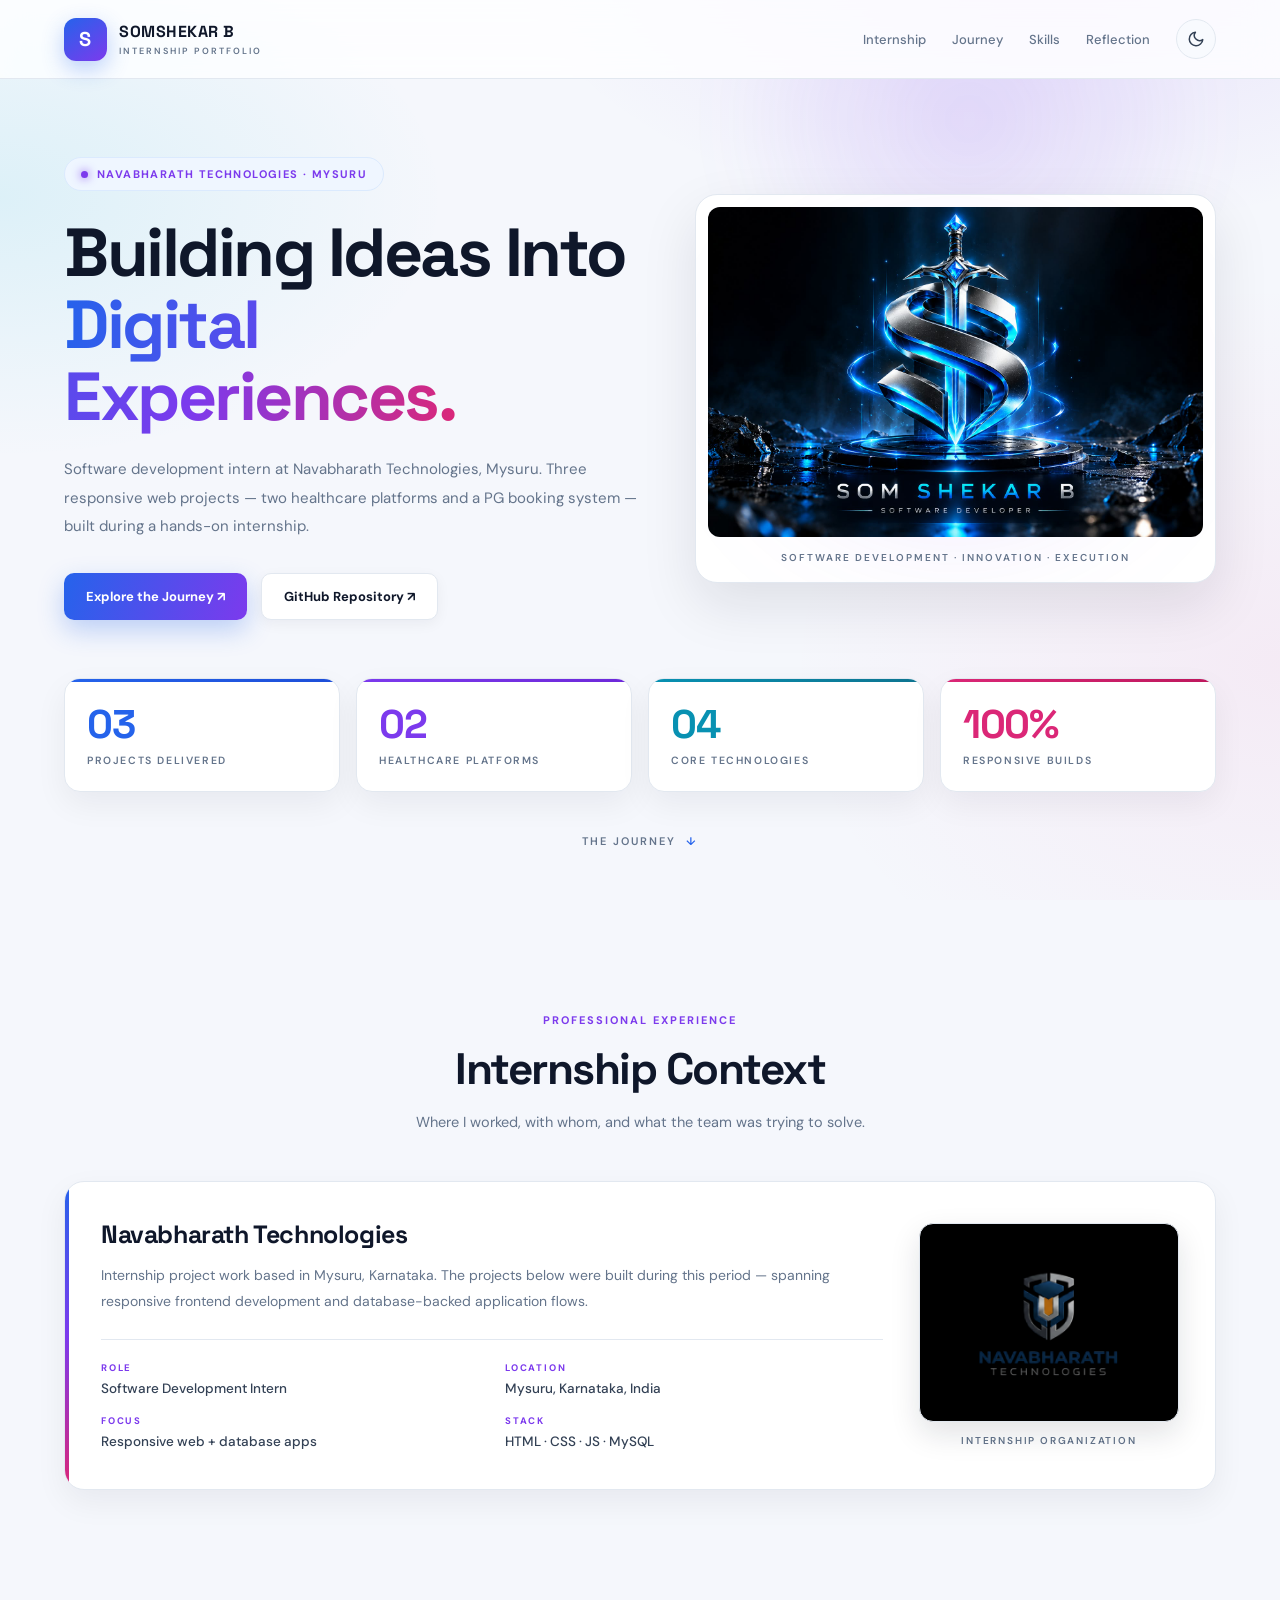
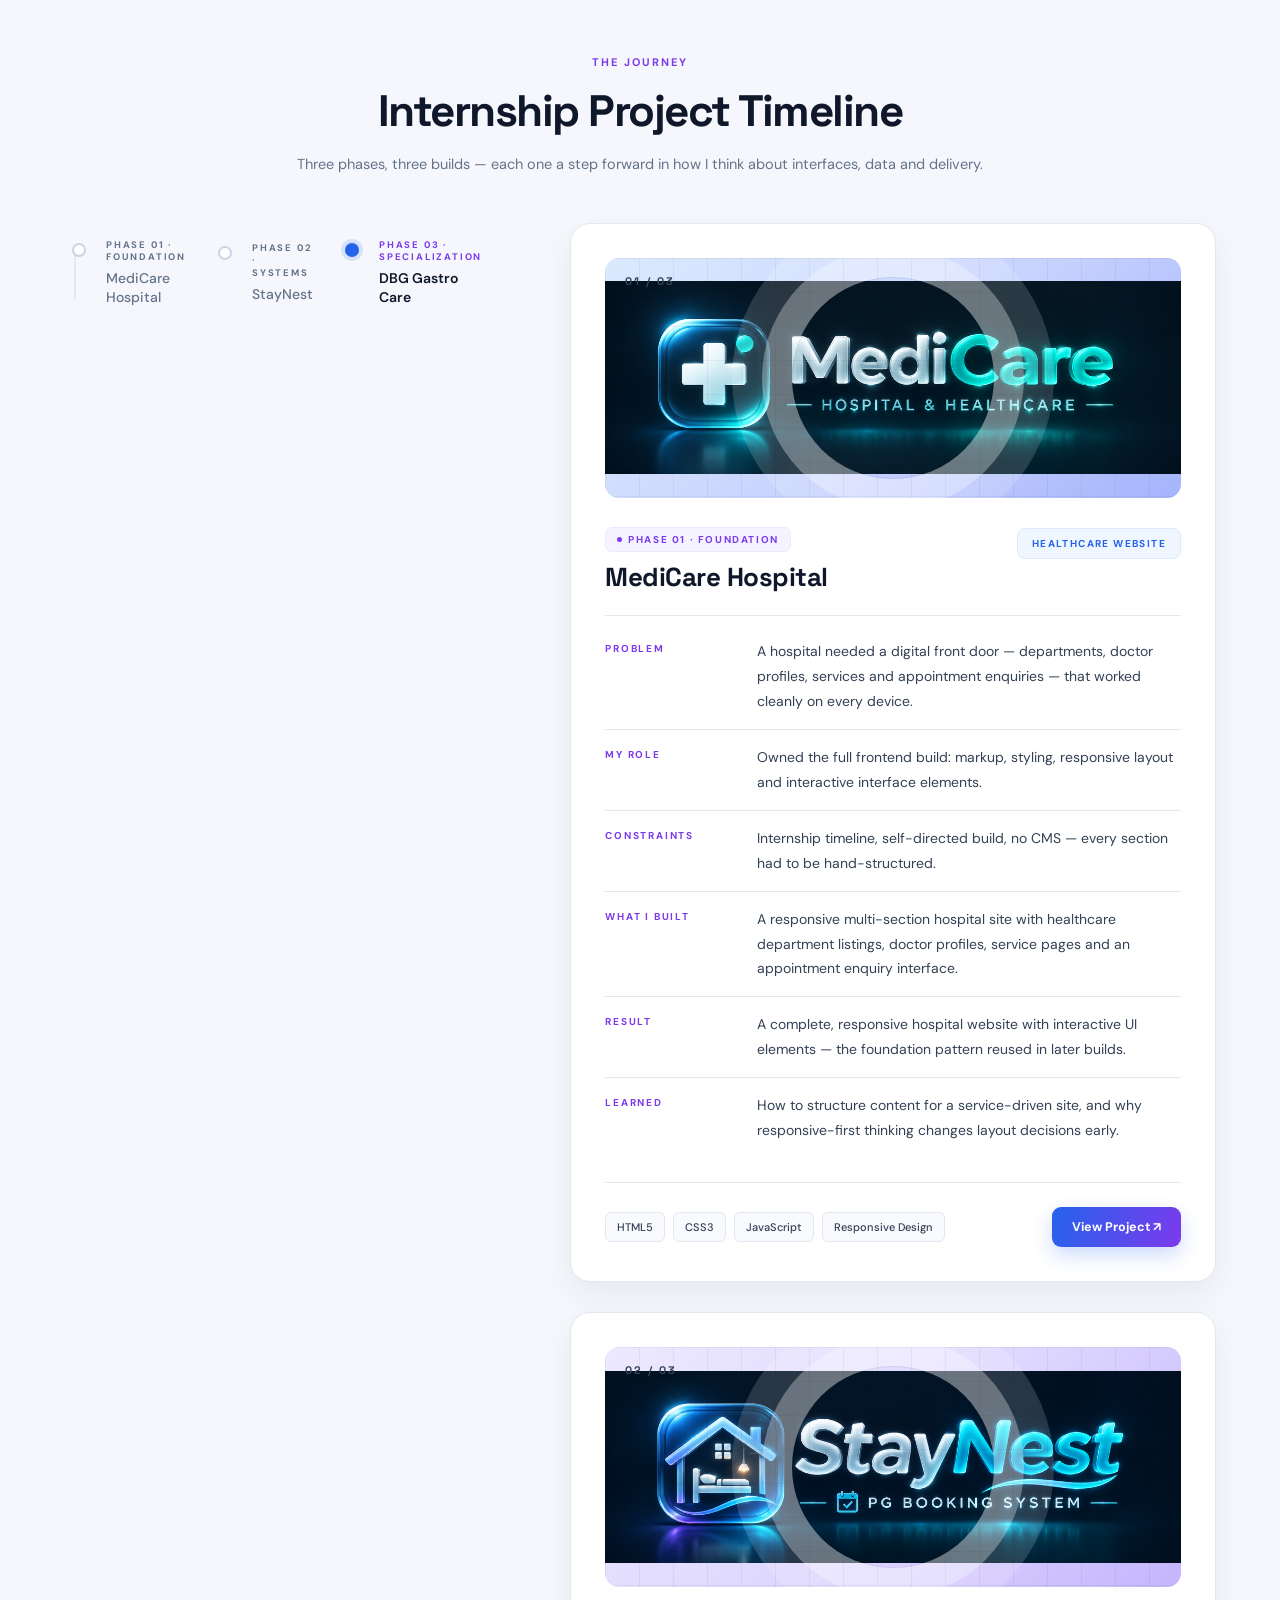
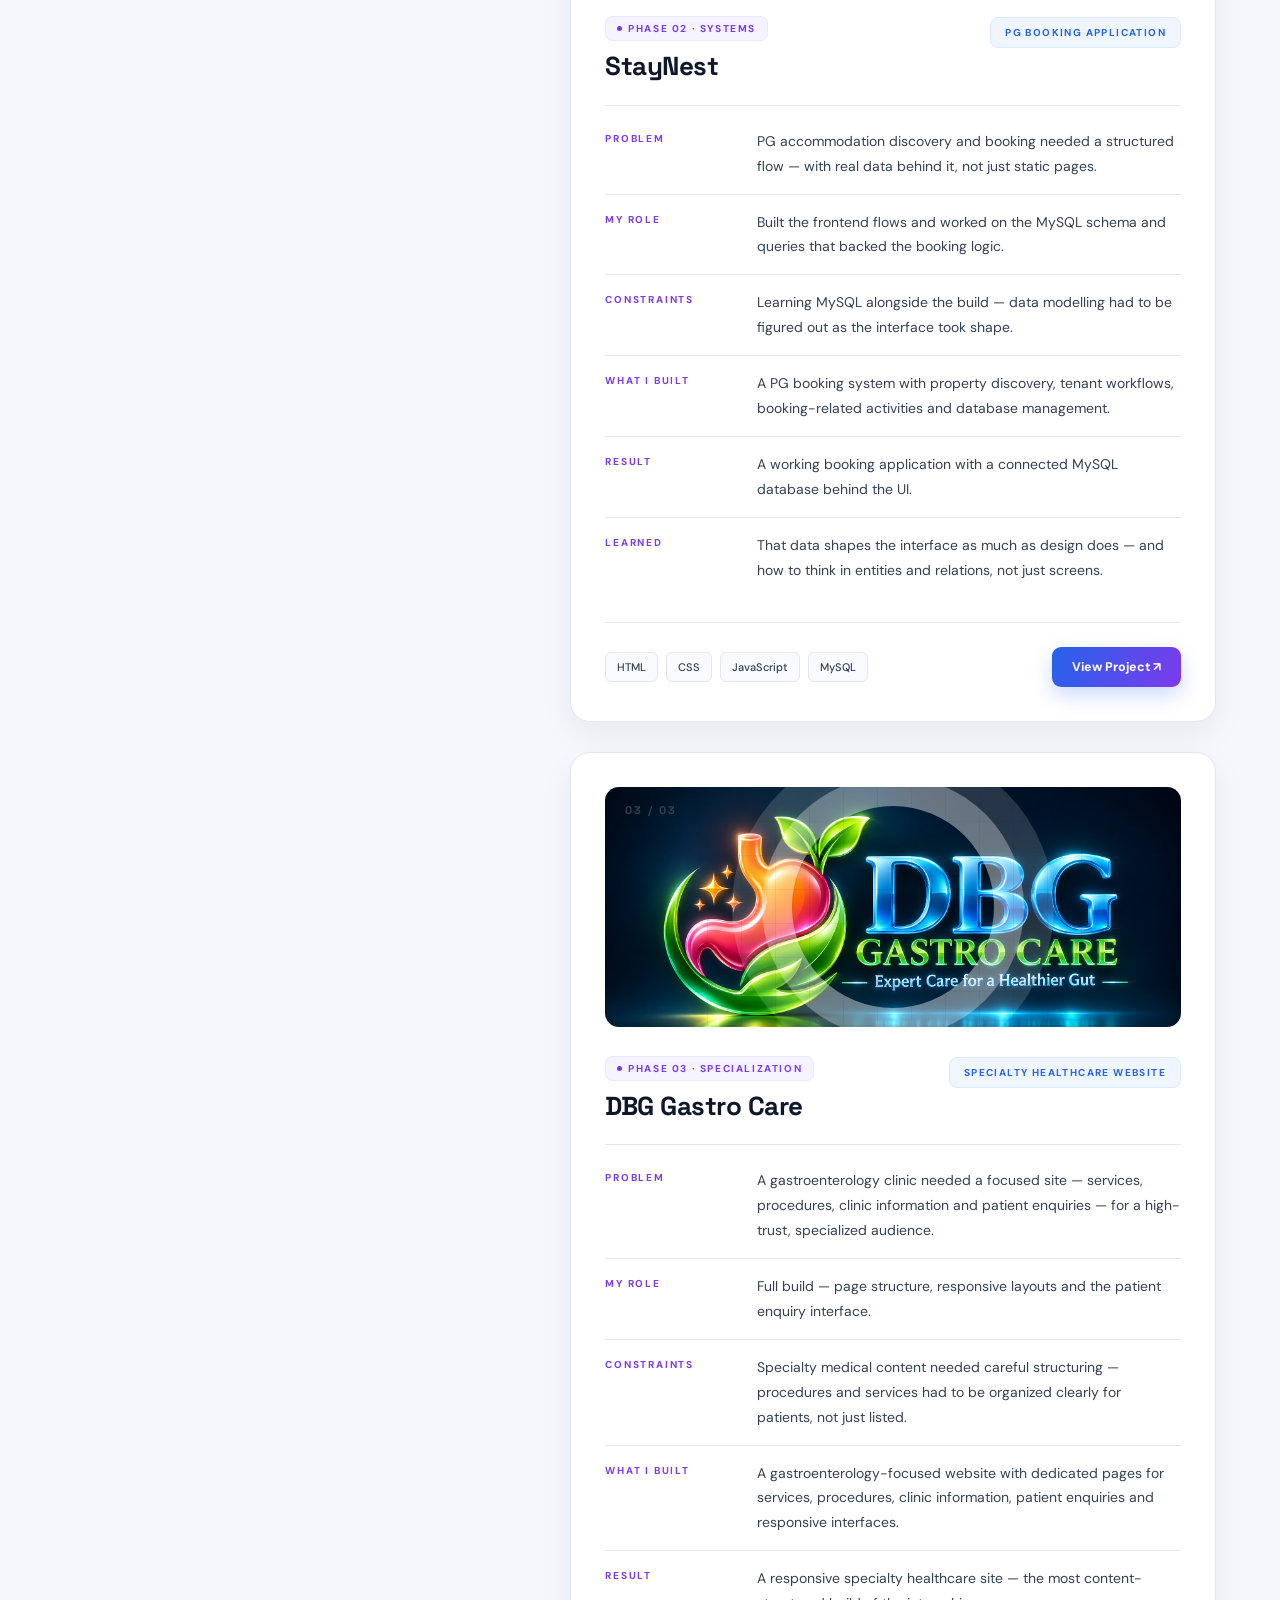
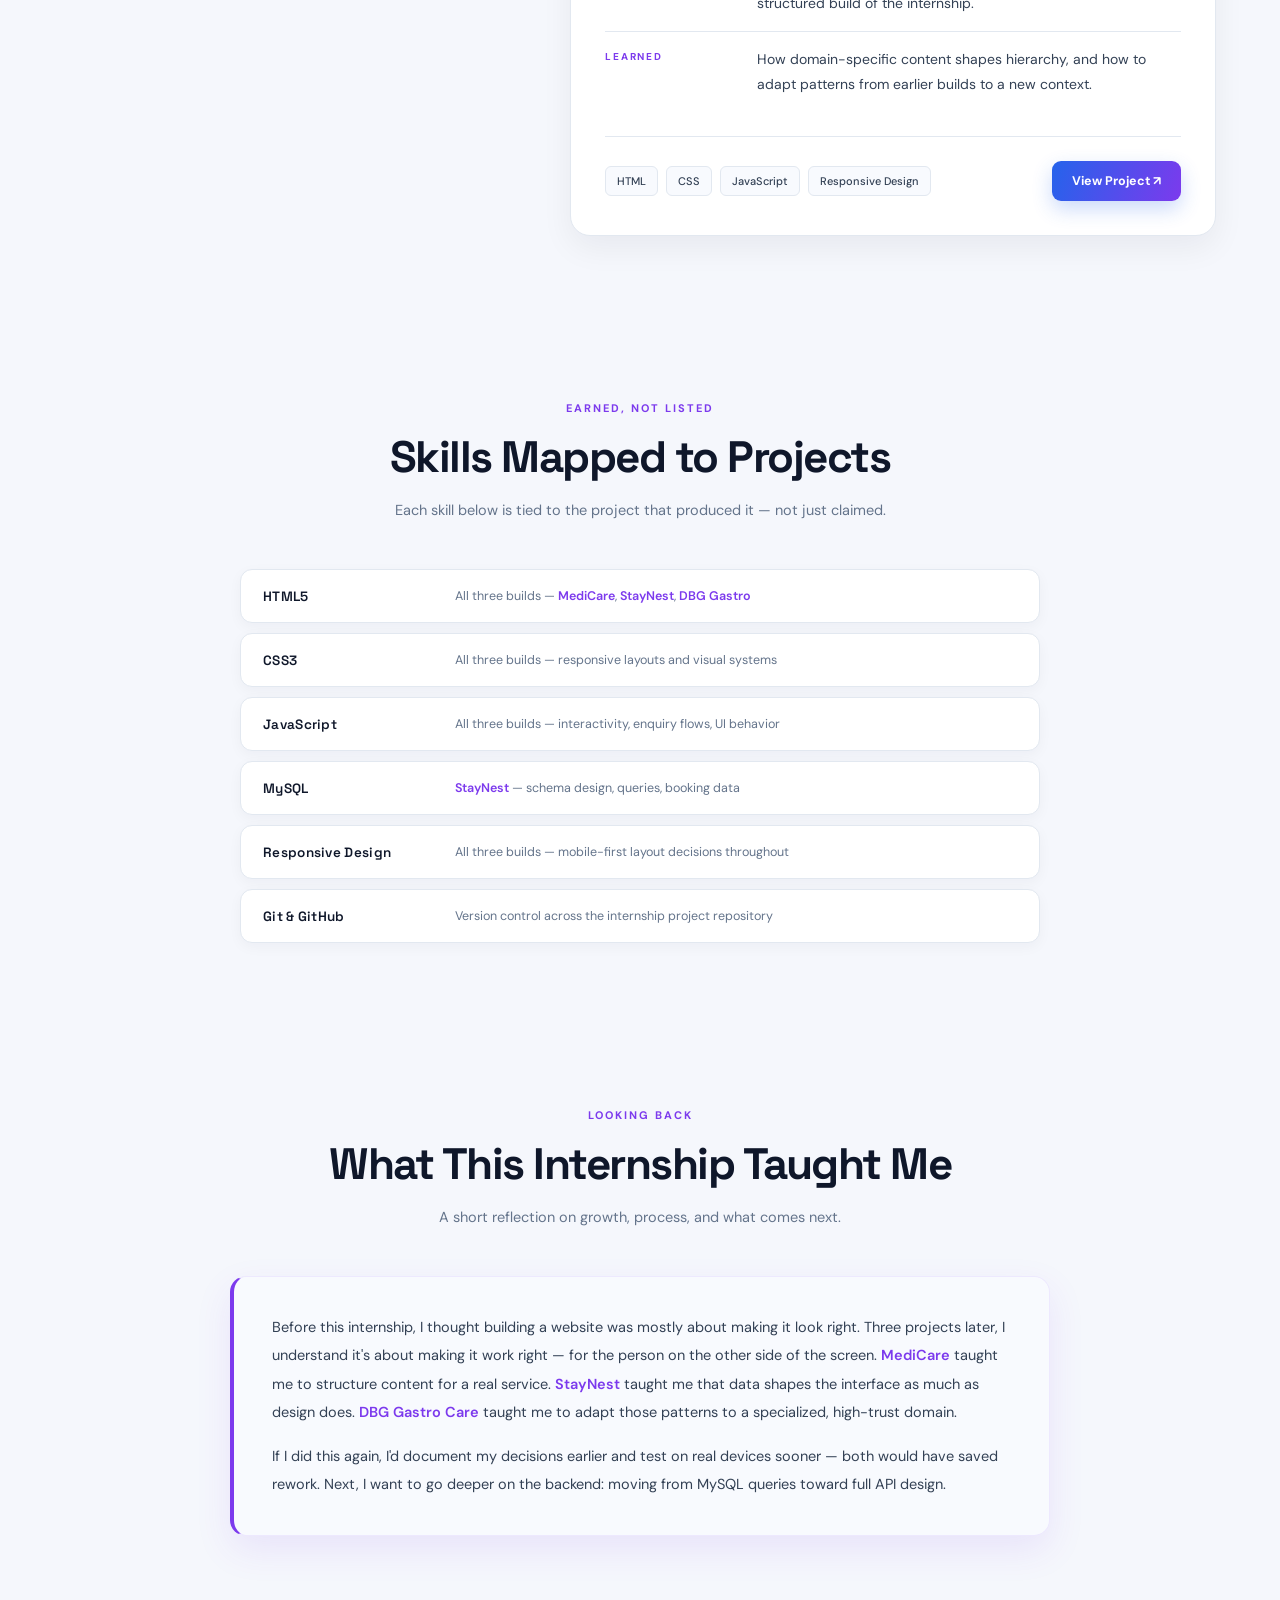
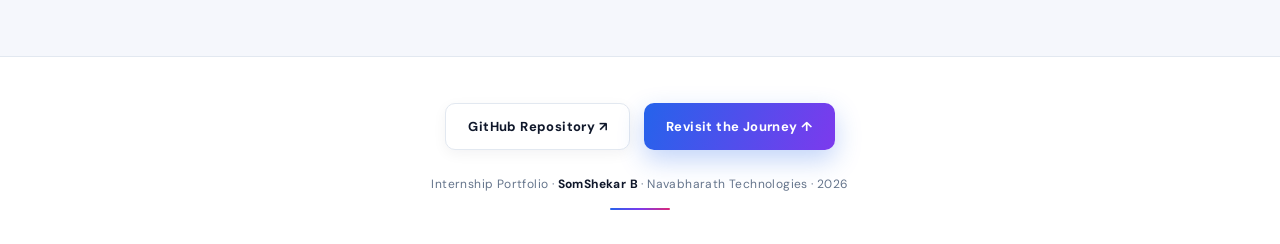
==== commit aa9f425d: "Updated internship portfolio homepage" ====
--- a/index.html
+++ b/index.html
@@ -1,1529 +1,458 @@
 <!DOCTYPE html>
 <html lang="en">
+
 <head>
-  <meta charset="UTF-8">
-  <meta name="viewport" content="width=device-width, initial-scale=1.0">
-  <meta name="description" content="Internship journey of SomShekar B — three responsive web projects built at Navabharath Technologies, Mysuru: MediCare Hospital, StayNest and DBG Gastro Care.">
-  <meta name="theme-color" content="#f5f7fc">
-
-  <title>SomShekar B | Internship Portfolio — Navabharath Technologies</title>
-
-  <link rel="preconnect" href="https://fonts.googleapis.com">
-  <link rel="preconnect" href="https://fonts.gstatic.com" crossorigin>
-  <link href="https://fonts.googleapis.com/css2?family=DM+Sans:wght@400;500;600;700&family=Space+Grotesk:wght@400;500;600;700&display=swap" rel="stylesheet">
-
-  <script>document.documentElement.classList.add('js');</script>
-
-  <style>
-    :root {
-      --bg: #f5f7fc;
-      --surface: #ffffff;
-      --surface-soft: #f8fafe;
-      --ink: #0f172a;
-      --ink-soft: #334155;
-      --muted: #64748b;
-      --line: #e2e8f0;
-      --line-strong: #cbd5e1;
-      --blue: #2563eb;
-      --violet: #7c3aed;
-      --cyan: #0891b2;
-      --pink: #db2777;
-      --amber: #d97706;
-    }
-
-    * { margin: 0; padding: 0; box-sizing: border-box; }
-
-    html {
-      scroll-behavior: smooth;
-      scroll-padding-top: 90px;
-    }
-
-    body {
-      font-family: "DM Sans", sans-serif;
-      color: var(--ink);
-      background:
-        radial-gradient(900px 520px at 82% -10%, rgba(124, 58, 237, .13), transparent 62%),
-        radial-gradient(720px 420px at 0% 22%, rgba(6, 182, 212, .10), transparent 62%),
-        radial-gradient(820px 640px at 100% 74%, rgba(236, 72, 153, .07), transparent 60%),
-        linear-gradient(180deg, #f7f9fd 0%, #eef2fa 100%);
-      background-attachment: fixed;
-      overflow-x: hidden;
-      -webkit-font-smoothing: antialiased;
-    }
-
-    a { color: inherit; text-decoration: none; }
-    img { max-width: 100%; }
-
-    .container {
-      width: min(1180px, 90%);
-      margin: auto;
-    }
-
-    /* ============ NAVBAR ============ */
-    header {
-      position: sticky;
-      top: 0;
-      z-index: 100;
-      background: rgba(255, 255, 255, .78);
-      backdrop-filter: saturate(180%) blur(16px);
-      -webkit-backdrop-filter: saturate(180%) blur(16px);
-      border-bottom: 1px solid var(--line);
-    }
-
-    nav {
-      min-height: 78px;
-      display: flex;
-      align-items: center;
-      justify-content: space-between;
-      gap: 20px;
-    }
-
-    .brand {
-      display: flex;
-      align-items: center;
-      gap: 12px;
-      font-family: "Space Grotesk", sans-serif;
-      font-weight: 700;
-      font-size: 16px;
-      letter-spacing: .5px;
-      color: var(--ink);
-    }
-
-    .brand-symbol {
-      width: 43px;
-      height: 43px;
-      display: grid;
-      place-items: center;
-      border-radius: 12px;
-      color: #fff;
-      background: linear-gradient(145deg, #3b82f6, #7c3aed);
-      box-shadow: 0 8px 22px rgba(37, 99, 235, .30);
-      font-size: 20px;
-      font-weight: 700;
-    }
-
-    .brand small {
-      display: block;
-      margin-top: 3px;
-      color: var(--muted);
-      font: 600 9px "DM Sans", sans-serif;
-      letter-spacing: 2px;
-    }
-
-    .nav-links {
-      display: flex;
-      gap: 26px;
-      align-items: center;
-      color: var(--muted);
-      font-size: 13px;
-      font-weight: 500;
-    }
-
-    .nav-links a { transition: color .25s; white-space: nowrap; }
-    .nav-links a:hover { color: var(--violet); }
-
-    /* ============ HERO ============ */
-    .hero {
-      position: relative;
-      padding: 78px 0 80px;
-      overflow: hidden;
-    }
-
-    .hero::before {
-      content: "";
-      position: absolute;
-      width: 520px;
-      height: 520px;
-      border-radius: 50%;
-      background: radial-gradient(circle, rgba(124, 58, 237, .13), transparent 68%);
-      filter: blur(30px);
-      top: -220px;
-      right: 4%;
-      pointer-events: none;
-    }
-
-    .hero-grid {
-      position: relative;
-      display: grid;
-      grid-template-columns: 1.05fr .95fr;
-      align-items: center;
-      gap: 55px;
-    }
-
-    .eyebrow {
-      display: inline-flex;
-      align-items: center;
-      gap: 9px;
-      padding: 9px 16px;
-      border: 1px solid #dbe3ff;
-      border-radius: 50px;
-      color: #4338ca;
-      background: #eef2ff;
-      font-size: 11px;
-      font-weight: 700;
-      letter-spacing: 1.4px;
-      text-transform: uppercase;
-    }
-
-    .eyebrow::before {
-      content: "";
-      width: 7px;
-      height: 7px;
-      border-radius: 50%;
-      background: #6366f1;
-      box-shadow: 0 0 10px rgba(99, 102, 241, .8);
-    }
-
-    h1, h2, h3 { font-family: "Space Grotesk", sans-serif; }
-
-    .hero h1 {
-      font-size: clamp(40px, 5.5vw, 68px);
-      line-height: 1.06;
-      letter-spacing: -2.5px;
-      margin: 26px 0 22px;
-      color: var(--ink);
-    }
-
-    .hero h1 span {
-      background: linear-gradient(100deg, #2563eb 0%, #7c3aed 55%, #db2777 100%);
-      -webkit-background-clip: text;
-      background-clip: text;
-      color: transparent;
-    }
-
-    .hero-copy {
-      max-width: 590px;
-      color: var(--muted);
-      font-size: 15px;
-      line-height: 1.9;
-    }
-
-    .hero-actions {
-      display: flex;
-      flex-wrap: wrap;
-      gap: 14px;
-      margin-top: 32px;
-    }
-
-    .btn {
-      display: inline-flex;
-      align-items: center;
-      justify-content: center;
-      gap: 10px;
-      padding: 14px 22px;
-      border-radius: 10px;
-      font-size: 13px;
-      font-weight: 700;
-      transition: .28s ease;
-    }
-
-    .btn-primary {
-      color: #fff;
-      background: linear-gradient(110deg, #2563eb, #7c3aed);
-      box-shadow: 0 10px 26px rgba(37, 99, 235, .28);
-    }
-
-    .btn-primary:hover {
-      transform: translateY(-3px);
-      box-shadow: 0 14px 34px rgba(37, 99, 235, .40);
-    }
-
-    .btn-secondary {
-      background: #fff;
-      border: 1px solid var(--line);
-      color: var(--ink);
-      box-shadow: 0 4px 14px rgba(15, 23, 42, .05);
-    }
-
-    .btn-secondary:hover {
-      border-color: #c7d2fe;
-      background: #f5f7ff;
-      color: #4338ca;
-      transform: translateY(-3px);
-    }
-
-    /* Personal logo */
-    .logo-art {
-      position: relative;
-      padding: 12px;
-      border: 1px solid var(--line);
-      border-radius: 22px;
-      background: #fff;
-      box-shadow: 0 22px 55px rgba(15, 23, 42, .10);
-      overflow: hidden;
-    }
-
-    .logo-art::before {
-      content: "";
-      position: absolute;
-      inset: 18%;
-      background: rgba(124, 58, 237, .14);
-      filter: blur(70px);
-      border-radius: 50%;
-      pointer-events: none;
-    }
-
-    .logo-art img {
-      position: relative;
-      display: block;
-      width: 100%;
-      height: auto;
-      border-radius: 12px;
-    }
-
-    .logo-caption {
-      position: relative;
-      text-align: center;
-      padding: 14px 5px 6px;
-      color: var(--muted);
-      font-size: 10px;
-      font-weight: 600;
-      letter-spacing: 2px;
-      text-transform: uppercase;
-    }
-
-    /* ============ STAT STRIP ============ */
-    .stat-strip {
-      display: grid;
-      grid-template-columns: repeat(4, 1fr);
-      gap: 16px;
-      margin-top: 58px;
-    }
-
-    .stat {
-      position: relative;
-      padding: 26px 22px 24px;
-      background: #fff;
-      border: 1px solid var(--line);
-      border-radius: 16px;
-      box-shadow: 0 10px 26px rgba(15, 23, 42, .06);
-      overflow: hidden;
-    }
-
-    .stat::before {
-      content: "";
-      position: absolute;
-      top: 0; left: 0; right: 0;
-      height: 3px;
-    }
-
-    .stat:nth-child(1)::before { background: linear-gradient(90deg, #3b82f6, #2563eb); }
-    .stat:nth-child(2)::before { background: linear-gradient(90deg, #a78bfa, #7c3aed); }
-    .stat:nth-child(3)::before { background: linear-gradient(90deg, #22d3ee, #0891b2); }
-    .stat:nth-child(4)::before { background: linear-gradient(90deg, #f472b6, #db2777); }
-
-    .stat-num {
-      font-family: "Space Grotesk", sans-serif;
-      font-size: clamp(30px, 3.6vw, 40px);
-      font-weight: 700;
-      letter-spacing: -1.5px;
-      line-height: 1;
-    }
-
-    .stat:nth-child(1) .stat-num { color: #2563eb; }
-    .stat:nth-child(2) .stat-num { color: #7c3aed; }
-    .stat:nth-child(3) .stat-num { color: #0891b2; }
-    .stat:nth-child(4) .stat-num { color: #db2777; }
-
-    .stat-label {
-      margin-top: 9px;
-      font-size: 10.5px;
-      letter-spacing: 1.6px;
-      text-transform: uppercase;
-      color: var(--muted);
-      font-weight: 600;
-    }
-
-    .scroll-cue {
-      display: flex;
-      justify-content: center;
-      align-items: center;
-      gap: 10px;
-      margin-top: 42px;
-      color: var(--muted);
-      font-size: 11px;
-      font-weight: 600;
-      letter-spacing: 2px;
-      text-transform: uppercase;
-    }
-
-    .cue-arrow {
-      color: var(--blue);
-      animation: bob 1.8s ease-in-out infinite;
-    }
-
-    @keyframes bob {
-      0%, 100% { transform: translateY(0); }
-      50%      { transform: translateY(5px); }
-    }
-
-    /* ============ SECTION COMMON ============ */
-    .section {
-      padding: 80px 0;
-      position: relative;
-    }
-
-    .section-head {
-      text-align: center;
-      max-width: 740px;
-      margin: 0 auto 46px;
-    }
-
-    .section-kicker {
-      color: var(--violet);
-      font-size: 11px;
-      font-weight: 700;
-      letter-spacing: 2px;
-      text-transform: uppercase;
-    }
-
-    .section-head h2 {
-      margin: 12px 0;
-      font-size: clamp(30px, 4vw, 44px);
-      letter-spacing: -1.5px;
-      color: var(--ink);
-    }
-
-    .section-head p {
-      color: var(--muted);
-      font-size: 14.5px;
-      line-height: 1.8;
-    }
-
-    /* Subtle decorative blobs per section */
-    #internship::before,
-    #reflection::before {
-      content: "";
-      position: absolute;
-      width: 420px;
-      height: 420px;
-      border-radius: 50%;
-      background: radial-gradient(circle, rgba(124, 58, 237, .10), transparent 70%);
-      filter: blur(30px);
-      top: 20%;
-      right: -6%;
-      pointer-events: none;
-    }
-
-    #skills::before {
-      content: "";
-      position: absolute;
-      width: 420px;
-      height: 420px;
-      border-radius: 50%;
-      background: radial-gradient(circle, rgba(6, 182, 212, .10), transparent 70%);
-      filter: blur(30px);
-      top: 20%;
-      left: -6%;
-      pointer-events: none;
-    }
-
-    /* ============ INTERNSHIP CONTEXT ============ */
-    .internship-panel {
-      display: grid;
-      grid-template-columns: minmax(0, 1fr) 260px;
-      align-items: center;
-      gap: 36px;
-      padding: 36px;
-      border: 1px solid var(--line);
-      border-radius: 20px;
-      background: #fff;
-      box-shadow: 0 20px 48px rgba(15, 23, 42, .08);
-      position: relative;
-      overflow: hidden;
-    }
-
-    .internship-panel::before {
-      content: "";
-      position: absolute;
-      left: 0; top: 0; bottom: 0;
-      width: 4px;
-      background: linear-gradient(to bottom, #2563eb, #7c3aed, #db2777);
-    }
-
-    .internship-panel h3 {
-      font-size: 25px;
-      color: var(--ink);
-      margin-bottom: 12px;
-      letter-spacing: -.4px;
-    }
-
-    .internship-panel p {
-      color: var(--muted);
-      font-size: 14px;
-      line-height: 1.9;
-    }
-
-    .meta-grid {
-      display: grid;
-      grid-template-columns: repeat(2, minmax(0, 1fr));
-      gap: 16px 26px;
-      margin-top: 24px;
-      padding-top: 22px;
-      border-top: 1px solid var(--line);
-    }
-
-    .meta-item { display: flex; flex-direction: column; gap: 5px; }
-
-    .meta-label {
-      font-size: 9.5px;
-      letter-spacing: 1.8px;
-      text-transform: uppercase;
-      color: var(--violet);
-      font-weight: 700;
-    }
-
-    .meta-value {
-      font-size: 13.5px;
-      color: var(--ink-soft);
-      line-height: 1.5;
-      font-weight: 500;
-    }
-
-    .company-logo {
-      position: relative;
-      background: #0b1220;
-      border: 1px solid var(--line);
-      border-radius: 14px;
-      padding: 16px;
-      display: flex;
-      align-items: center;
-      justify-content: center;
-      overflow: hidden;
-      box-shadow: 0 12px 30px rgba(15, 23, 42, .12);
-    }
-
-    .company-logo img {
-      width: 100%;
-      height: auto;
-      max-height: 175px;
-      object-fit: contain;
-      display: block;
-    }
-
-    .company-label {
-      text-align: center;
-      margin-top: 12px;
-      color: var(--muted);
-      font-size: 10px;
-      font-weight: 600;
-      letter-spacing: 1.8px;
-      text-transform: uppercase;
-    }
-
-    /* ============ JOURNEY: TIMELINE + CASE STUDIES ============ */
-    .journey {
-      display: grid;
-      grid-template-columns: 250px minmax(0, 1fr);
-      gap: 76px;
-      align-items: start;
-    }
-
-    /* --- Timeline rail (minimal — no button look) --- */
-    .timeline-rail {
-      position: sticky;
-      top: 104px;
-      align-self: start;
-    }
-
-    .rail-list {
-      position: relative;
-      padding-left: 4px;
-    }
-
-    .rail-list::before {
-      content: "";
-      position: absolute;
-      left: 10px;
-      top: 24px;
-      bottom: 24px;
-      width: 2px;
-      background: var(--line);
-      border-radius: 2px;
-    }
-
-    .rail-fill {
-      position: absolute;
-      left: 10px;
-      top: 24px;
-      width: 2px;
-      height: 0;
-      background: linear-gradient(to bottom, #2563eb, #7c3aed);
-      border-radius: 2px;
-      box-shadow: 0 0 10px rgba(37, 99, 235, .5);
-      transition: height .15s linear;
-      pointer-events: none;
-      z-index: 1;
-    }
-
-    .rail-item {
-      position: relative;
-      display: block;
-      padding: 16px 8px 16px 38px;
-      color: var(--muted);
-      font-size: 14px;
-      font-weight: 500;
-      line-height: 1.35;
-      transition: color .25s;
-    }
-
-    .rail-item::before {
-      content: "";
-      position: absolute;
-      left: 4px;
-      top: 20px;
-      width: 14px;
-      height: 14px;
-      border-radius: 50%;
-      border: 2px solid var(--line-strong);
-      background: #fff;
-      box-sizing: border-box;
-      transition: .3s;
-      z-index: 2;
-    }
-
-    .rail-item small {
-      display: block;
-      font-size: 9.5px;
-      letter-spacing: 1.8px;
-      text-transform: uppercase;
-      color: #94a3b8;
-      font-weight: 700;
-      margin-bottom: 5px;
-      transition: color .25s;
-    }
-
-    .rail-item:hover { color: var(--ink); }
-    .rail-item:hover small { color: var(--violet); }
-
-    .rail-item.active { color: var(--ink); font-weight: 600; }
-    .rail-item.active small { color: var(--violet); }
-
-    .rail-item.active::before {
-      border-color: #2563eb;
-      background: #2563eb;
-      box-shadow: 0 0 0 4px rgba(37, 99, 235, .15);
-    }
-
-    /* --- Case studies --- */
-    .case-studies { min-width: 0; }
-
-    .case-study {
-      padding: 34px;
-      border: 1px solid var(--line);
-      border-radius: 20px;
-      background: #fff;
-      margin-bottom: 30px;
-      scroll-margin-top: 104px;
-      box-shadow: 0 12px 32px rgba(15, 23, 42, .06);
-      transition: box-shadow .3s ease;
-    }
-
-    .case-study:last-child { margin-bottom: 0; }
-
-    .case-study:hover {
-      box-shadow: 0 22px 50px rgba(15, 23, 42, .10);
-    }
-
-    .case-visual {
-      height: 240px;
-      border-radius: 14px;
-      margin-bottom: 28px;
-      display: grid;
-      place-items: center;
-      position: relative;
-      overflow: hidden;
-    }
-
-    .case-visual::before {
-      content: "";
-      position: absolute;
-      width: 200px;
-      height: 200px;
-      border-radius: 50%;
-      border: 1px solid rgba(15, 23, 42, .07);
-      box-shadow:
-        0 0 0 30px rgba(255, 255, 255, .30),
-        0 0 0 60px rgba(255, 255, 255, .15);
-      pointer-events: none;
-    }
-
-    .case-visual::after {
-      content: "";
-      position: absolute;
-      inset: 0;
-      background-image:
-        linear-gradient(rgba(15, 23, 42, .055) 1px, transparent 1px),
-        linear-gradient(90deg, rgba(15, 23, 42, .055) 1px, transparent 1px);
-      background-size: 34px 34px;
-      pointer-events: none;
-    }
-
-    .visual-hospital { background: linear-gradient(135deg, #dbeafe, #c7d2fe 55%, #a5b4fc); }
-    .visual-staynest { background: linear-gradient(135deg, #ede9fe, #ddd6fe 55%, #c4b5fd); }
-    .visual-gastro  { background: linear-gradient(135deg, #cffafe, #a5f3fc 55%, #99f6e4); }
-
-    .case-index {
-      position: absolute;
-      top: 16px;
-      left: 20px;
-      z-index: 2;
-      font-family: "Space Grotesk", sans-serif;
-      font-size: 11px;
-      letter-spacing: 2px;
-      color: rgba(15, 23, 42, .55);
-      font-weight: 700;
-    }
-
-    .visual-icon {
-      position: relative;
-      z-index: 2;
-      font-size: 62px;
-      filter: drop-shadow(0 8px 18px rgba(15, 23, 42, .18));
-      transition: transform .4s ease;
-    }
-
-    .case-study:hover .visual-icon {
-      transform: scale(1.12) rotate(-4deg);
-    }
-
-    /* Case head — phase chip ABOVE title, type badge separate */
-    .case-head {
-      display: flex;
-      flex-wrap: wrap;
-      align-items: flex-start;
-      justify-content: space-between;
-      gap: 14px 22px;
-      padding-bottom: 22px;
-      margin-bottom: 8px;
-      border-bottom: 1px solid var(--line);
-    }
-
-    .case-head > div { min-width: 0; flex: 1 1 auto; }
-
-    .case-phase {
-      display: inline-flex;
-      align-items: center;
-      gap: 6px;
-      padding: 5px 11px;
-      border-radius: 7px;
-      background: #f5f3ff;
-      border: 1px solid #ede9fe;
-      color: #7c3aed;
-      font-size: 10px;
-      letter-spacing: 1.6px;
-      text-transform: uppercase;
-      font-weight: 700;
-      margin-bottom: 10px;
-    }
-
-    .case-phase::before {
-      content: "";
-      width: 5px;
-      height: 5px;
-      border-radius: 50%;
-      background: #7c3aed;
-    }
-
-    .case-title {
-      font-size: 26px;
-      color: var(--ink);
-      letter-spacing: -.5px;
-      line-height: 1.22;
-      margin: 0;
-    }
-
-    .case-type {
-      flex-shrink: 0;
-      padding: 8px 14px;
-      border-radius: 8px;
-      background: #eff6ff;
-      border: 1px solid #dbeafe;
-      color: #2563eb;
-      font-size: 10px;
-      letter-spacing: 1.4px;
-      text-transform: uppercase;
-      font-weight: 700;
-      white-space: nowrap;
-      align-self: flex-start;
-      margin-top: 2px;
-    }
-
-    /* Case body rows */
-    .case-body { display: grid; }
-
-    .case-row {
-      display: grid;
-      grid-template-columns: 130px minmax(0, 1fr);
-      gap: 22px;
-      padding: 15px 0;
-      border-top: 1px solid var(--line);
-    }
-
-    .case-body > .case-row:first-child { border-top: none; }
-
-    .case-row dt {
-      font-size: 10px;
-      letter-spacing: 1.8px;
-      text-transform: uppercase;
-      color: var(--violet);
-      font-weight: 700;
-      padding-top: 3px;
-    }
-
-    .case-row dd {
-      font-size: 14px;
-      line-height: 1.78;
-      color: var(--ink-soft);
-      margin: 0;
-    }
-
-    .case-foot {
-      display: flex;
-      align-items: center;
-      justify-content: space-between;
-      gap: 18px;
-      flex-wrap: wrap;
-      margin-top: 24px;
-      padding-top: 24px;
-      border-top: 1px solid var(--line);
-    }
-
-    .tags { display: flex; flex-wrap: wrap; gap: 8px; margin: 0; }
-
-    .tags span {
-      padding: 7px 11px;
-      border: 1px solid var(--line);
-      border-radius: 6px;
-      color: var(--ink-soft);
-      background: #f8fafc;
-      font-size: 11px;
-      font-weight: 500;
-    }
-
-    .case-link {
-      display: inline-flex;
-      align-items: center;
-      gap: 10px;
-      padding: 12px 20px;
-      border-radius: 9px;
-      color: #fff;
-      background: linear-gradient(110deg, #2563eb, #7c3aed);
-      font-size: 12.5px;
-      font-weight: 700;
-      box-shadow: 0 8px 20px rgba(37, 99, 235, .24);
-      transition: .28s ease;
-    }
-
-    .case-link:hover {
-      transform: translateY(-2px);
-      box-shadow: 0 12px 28px rgba(37, 99, 235, .36);
-    }
-
-    /* ============ SKILLS MAP ============ */
-    .skill-map {
-      display: grid;
-      gap: 10px;
-      max-width: 800px;
-      margin: 0 auto;
-      position: relative;
-    }
-
-    .skill-row {
-      display: grid;
-      grid-template-columns: 170px minmax(0, 1fr);
-      gap: 22px;
-      align-items: center;
-      padding: 16px 22px;
-      border: 1px solid var(--line);
-      border-radius: 12px;
-      background: #fff;
-      box-shadow: 0 4px 14px rgba(15, 23, 42, .04);
-      transition: .25s ease;
-    }
-
-    .skill-row:hover {
-      border-color: #c7d2fe;
-      box-shadow: 0 10px 24px rgba(37, 99, 235, .10);
-      transform: translateY(-2px);
-    }
-
-    .skill-name {
-      font-family: "Space Grotesk", sans-serif;
-      font-weight: 600;
-      color: var(--ink);
-      font-size: 13.5px;
-      letter-spacing: .3px;
-    }
-
-    .skill-used {
-      color: var(--muted);
-      font-size: 12.5px;
-      line-height: 1.6;
-    }
-
-    .skill-used strong { color: var(--violet); font-weight: 600; }
-
-    /* ============ REFLECTION ============ */
-    .reflection {
-      position: relative;
-      max-width: 820px;
-      margin: 0 auto;
-      padding: 36px 38px;
-      border: 1px solid #e0e7ff;
-      border-left: 4px solid #7c3aed;
-      border-radius: 16px;
-      background: linear-gradient(135deg, #f5f3ff 0%, #eef2ff 100%);
-      color: var(--ink-soft);
-      font-size: 14.5px;
-      line-height: 1.95;
-      box-shadow: 0 14px 36px rgba(124, 58, 237, .10);
-    }
-
-    .reflection p + p { margin-top: 16px; }
-
-    .reflection em {
-      color: var(--violet);
-      font-style: normal;
-      font-weight: 600;
-    }
-
-    /* ============ FOOTER ============ */
-    footer {
-      margin-top: 40px;
-      padding: 46px 0 34px;
-      border-top: 1px solid var(--line);
-      background: #fff;
-      color: var(--muted);
-      text-align: center;
-      font-size: 12px;
-      letter-spacing: .4px;
-    }
-
-    .footer-cta {
-      display: flex;
-      justify-content: center;
-      flex-wrap: wrap;
-      gap: 14px;
-      margin-bottom: 26px;
-    }
-
-    footer strong { color: var(--ink); }
-
-    footer .gold-line {
-      width: 60px;
-      height: 2px;
-      background: linear-gradient(90deg, #2563eb, #7c3aed, #db2777);
-      margin: 16px auto 0;
-      border-radius: 2px;
-    }
-
-    /* ============ REVEAL ON SCROLL ============ */
-    .js .case-study,
-    .js .skill-row,
-    .js .reflection {
-      opacity: 0;
-      transform: translateY(22px);
-      transition: opacity .6s ease, transform .6s ease;
-    }
-
-    .js .case-study.visible,
-    .js .skill-row.visible,
-    .js .reflection.visible {
-      opacity: 1;
-      transform: translateY(0);
-    }
-
-    /* ============ RESPONSIVE ============ */
-    @media (max-width: 1024px) {
-      .journey {
-        grid-template-columns: 1fr;
-        gap: 0;
-      }
-      .timeline-rail { display: none; }
-    }
-
-    @media (max-width: 900px) {
-      .hero-grid { grid-template-columns: 1fr; }
-      .logo-art { max-width: 680px; margin: auto; }
-    }
-
-    @media (max-width: 720px) {
-      .case-head { flex-direction: column; align-items: flex-start; }
-      .case-type { align-self: flex-start; }
-
-      .case-row {
-        grid-template-columns: 1fr;
-        gap: 6px;
-      }
-      .case-row dt { padding-top: 0; }
-
-      .case-foot { flex-direction: column; align-items: stretch; }
-      .case-link { justify-content: center; }
-
-      .skill-row {
-        grid-template-columns: 1fr;
-        gap: 6px;
-      }
-    }
-
-    @media (max-width: 620px) {
-      .nav-links {
-        gap: 12px;
-        font-size: 10.5px;
-        overflow-x: auto;
-        scrollbar-width: none;
-        -ms-overflow-style: none;
-      }
-      .nav-links::-webkit-scrollbar { display: none; }
-
-      .brand { font-size: 13px; }
-      .brand-symbol { width: 36px; height: 36px; font-size: 17px; }
-
-      .hero { padding: 52px 0 60px; }
-      .hero h1 { letter-spacing: -1.5px; }
-
-      .stat-strip { grid-template-columns: repeat(2, 1fr); }
-
-      .internship-panel {
-        grid-template-columns: 1fr;
-        padding: 24px;
-      }
-      .company-logo { max-width: 300px; margin: auto; }
-      .meta-grid { grid-template-columns: 1fr; }
-
-      .section { padding: 55px 0; }
-      .case-study { padding: 22px; }
-      .case-visual { height: 170px; }
-      .reflection { padding: 24px; }
-    }
-
-    @media (prefers-reduced-motion: reduce) {
-      *, *::before, *::after {
-        scroll-behavior: auto !important;
-        transition-duration: .01ms !important;
-        animation-duration: .01ms !important;
-      }
-      .js .case-study,
-      .js .skill-row,
-      .js .reflection {
-        opacity: 1;
-        transform: none;
-      }
-      .cue-arrow { animation: none; }
-    }
-  </style>
+    <meta charset="UTF-8">
+    <meta name="viewport" content="width=device-width, initial-scale=1.0">
+    <meta name="description"
+        content="Internship journey of SomShekar B — three responsive web projects built at Navabharath Technologies, Mysuru: MediCare Hospital, StayNest and DBG Gastro Care.">
+
+    <title>SomShekar B | Internship Portfolio — Navabharath Technologies</title>
+
+    <!-- Inline script to set theme immediately (prevents flash) -->
+    <script>
+        (function () {
+            const savedTheme = localStorage.getItem('theme');
+            const prefersDark = window.matchMedia('(prefers-color-scheme: dark)').matches;
+            if (savedTheme === 'dark' || (!savedTheme && prefersDark)) {
+                document.documentElement.setAttribute('data-theme', 'dark');
+            } else {
+                document.documentElement.setAttribute('data-theme', 'light');
+            }
+            document.documentElement.classList.add('js');
+        })();
+    </script>
+
+    <link rel="preconnect" href="https://fonts.googleapis.com">
+    <link rel="preconnect" href="https://fonts.gstatic.com" crossorigin>
+    <link
+        href="https://fonts.googleapis.com/css2?family=DM+Sans:wght@400;500;600;700&family=Space+Grotesk:wght@400;500;600;700&display=swap"
+        rel="stylesheet">
+
+    <link rel="stylesheet" href="style.css">
 </head>
 
 <body>
 
-  <!-- NAVIGATION -->
-  <header>
-    <div class="container">
-      <nav>
-        <a class="brand" href="./">
-          <span class="brand-symbol">S</span>
-          <span>
-            SOMSHEKAR B
-            <small>INTERNSHIP PORTFOLIO</small>
-          </span>
-        </a>
-
-        <div class="nav-links">
-          <a href="#internship">Internship</a>
-          <a href="#projects">Journey</a>
-          <a href="#skills">Skills</a>
-          <a href="#reflection">Reflection</a>
+    <header>
+        <div class="container">
+            <nav>
+                <a class="brand" href="./">
+                    <span class="brand-symbol">S</span>
+                    <span>
+                        SOMSHEKAR B
+                        <small>INTERNSHIP PORTFOLIO</small>
+                    </span>
+                </a>
+
+                <div class="nav-links">
+                    <a href="#internship">Internship</a>
+                    <a href="#projects">Journey</a>
+                    <a href="#skills">Skills</a>
+                    <a href="#reflection">Reflection</a>
+
+                    <!-- Theme Toggle Button -->
+                    <button id="theme-toggle" class="theme-toggle" aria-label="Toggle Dark/Light Mode">
+                        <svg class="sun-icon" xmlns="http://www.w3.org/2000/svg" width="20" height="20"
+                            viewBox="0 0 24 24" fill="none" stroke="currentColor" stroke-width="2"
+                            stroke-linecap="round" stroke-linejoin="round">
+                            <circle cx="12" cy="12" r="5"></circle>
+                            <line x1="12" y1="1" x2="12" y2="3"></line>
+                            <line x1="12" y1="21" x2="12" y2="23"></line>
+                            <line x1="4.22" y1="4.22" x2="5.64" y2="5.64"></line>
+                            <line x1="18.36" y1="18.36" x2="19.78" y2="19.78"></line>
+                            <line x1="1" y1="12" x2="3" y2="12"></line>
+                            <line x1="21" y1="12" x2="23" y2="12"></line>
+                            <line x1="4.22" y1="19.78" x2="5.64" y2="18.36"></line>
+                            <line x1="18.36" y1="5.64" x2="19.78" y2="4.22"></line>
+                        </svg>
+                        <svg class="moon-icon" xmlns="http://www.w3.org/2000/svg" width="20" height="20"
+                            viewBox="0 0 24 24" fill="none" stroke="currentColor" stroke-width="2"
+                            stroke-linecap="round" stroke-linejoin="round">
+                            <path d="M21 12.79A9 9 0 1 1 11.21 3 7 7 0 0 0 21 12.79z"></path>
+                        </svg>
+                    </button>
+                </div>
+            </nav>
         </div>
-      </nav>
-    </div>
-  </header>
-
-  <main>
-
-    <!-- ============ HERO ============ -->
-    <section class="hero">
-      <div class="container">
-
-        <div class="hero-grid">
-          <div>
-            <span class="eyebrow">Navabharath Technologies · Mysuru</span>
-
-            <h1>
-              Building Ideas Into<br>
-              <span>Digital Experiences.</span>
-            </h1>
-
-            <p class="hero-copy">
-              Software development intern at Navabharath Technologies, Mysuru.
-              Three responsive web projects — two healthcare platforms and a
-              PG booking system — built during a hands-on internship.
-            </p>
-
-            <div class="hero-actions">
-              <a href="#projects" class="btn btn-primary">Explore the Journey ↗</a>
-              <a href="https://github.com/RajRocky1/Internship-NBT"
-                 target="_blank" rel="noopener noreferrer"
-                 class="btn btn-secondary">GitHub Repository ↗</a>
-            </div>
-          </div>
-
-          <div class="logo-art">
-            <img src="./somshekar-logo.jpeg" alt="SomShekar B personal S and sword logo">
-            <div class="logo-caption">
-              Software Development · Innovation · Execution
-            </div>
-          </div>
+    </header>
+
+    <main>
+        <!-- HERO -->
+        <section class="hero">
+            <div class="container">
+                <div class="hero-grid">
+                    <div>
+                        <span class="eyebrow">Navabharath Technologies · Mysuru</span>
+                        <h1>Building Ideas Into<br><span>Digital Experiences.</span></h1>
+                        <p class="hero-copy">
+                            Software development intern at Navabharath Technologies, Mysuru.
+                            Three responsive web projects — two healthcare platforms and a
+                            PG booking system — built during a hands-on internship.
+                        </p>
+                        <div class="hero-actions">
+                            <a href="#projects" class="btn btn-primary">Explore the Journey ↗</a>
+                            <a href="https://github.com/RajRocky1/Internship-NBT" target="_blank"
+                                rel="noopener noreferrer" class="btn btn-secondary">GitHub Repository ↗</a>
+                        </div>
+                    </div>
+
+                    <div class="logo-art">
+                        <img src="./somshekar-logo.jpeg" alt="SomShekar B personal S and sword logo">
+                        <div class="logo-caption">Software Development · Innovation · Execution</div>
+                    </div>
+                </div>
+
+                <div class="stat-strip" role="list" aria-label="Internship impact at a glance">
+                    <div class="stat" role="listitem">
+                        <div class="stat-num">03</div>
+                        <div class="stat-label">Projects delivered</div>
+                    </div>
+                    <div class="stat" role="listitem">
+                        <div class="stat-num">02</div>
+                        <div class="stat-label">Healthcare platforms</div>
+                    </div>
+                    <div class="stat" role="listitem">
+                        <div class="stat-num">04</div>
+                        <div class="stat-label">Core technologies</div>
+                    </div>
+                    <div class="stat" role="listitem">
+                        <div class="stat-num">100%</div>
+                        <div class="stat-label">Responsive builds</div>
+                    </div>
+                </div>
+
+                <div class="scroll-cue" aria-hidden="true">
+                    <span>The journey</span>
+                    <span class="cue-arrow">↓</span>
+                </div>
+            </div>
+        </section>
+
+        <!-- INTERNSHIP CONTEXT -->
+        <section class="section" id="internship">
+            <div class="container">
+                <div class="section-head">
+                    <span class="section-kicker">Professional Experience</span>
+                    <h2>Internship Context</h2>
+                    <p>Where I worked, with whom, and what the team was trying to solve.</p>
+                </div>
+
+                <div class="internship-panel">
+                    <div>
+                        <h3>Navabharath Technologies</h3>
+                        <p>
+                            Internship project work based in Mysuru, Karnataka. The projects
+                            below were built during this period — spanning responsive frontend
+                            development and database-backed application flows.
+                        </p>
+                        <div class="meta-grid">
+                            <div class="meta-item">
+                                <span class="meta-label">Role</span>
+                                <span class="meta-value">Software Development Intern</span>
+                            </div>
+                            <div class="meta-item">
+                                <span class="meta-label">Location</span>
+                                <span class="meta-value">Mysuru, Karnataka, India</span>
+                            </div>
+                            <div class="meta-item">
+                                <span class="meta-label">Focus</span>
+                                <span class="meta-value">Responsive web + database apps</span>
+                            </div>
+                            <div class="meta-item">
+                                <span class="meta-label">Stack</span>
+                                <span class="meta-value">HTML · CSS · JS · MySQL</span>
+                            </div>
+                        </div>
+                    </div>
+
+                    <div>
+                        <div class="company-logo">
+                            <img src="./NBT.png" alt="Official Navabharath Technologies company logo">
+                        </div>
+                        <div class="company-label">Internship Organization</div>
+                    </div>
+                </div>
+            </div>
+        </section>
+
+        <!-- JOURNEY -->
+        <section class="section" id="projects">
+            <div class="container">
+                <div class="section-head">
+                    <span class="section-kicker">The Journey</span>
+                    <h2>Internship Project Timeline</h2>
+                    <p>Three phases, three builds — each one a step forward in how I think about interfaces, data and
+                        delivery.</p>
+                </div>
+
+                <div class="journey">
+                    <!-- Sticky timeline rail -->
+                    <aside class="timeline-rail" aria-label="Project timeline">
+                        <nav class="rail-list">
+                            <span class="rail-fill" aria-hidden="true"></span>
+                            <a href="#case-medicare" class="rail-item active">
+                                <small>Phase 01 · Foundation</small>
+                                MediCare Hospital
+                            </a>
+                            <a href="#case-staynest" class="rail-item">
+                                <small>Phase 02 · Systems</small>
+                                StayNest
+                            </a>
+                            <a href="#case-dbg" class="rail-item">
+                                <small>Phase 03 · Specialization</small>
+                                DBG Gastro Care
+                            </a>
+                        </nav>
+                    </aside>
+
+                    <!-- Case studies -->
+                    <div class="case-studies">
+                        <!-- MEDICARE -->
+                        <article class="case-study" id="case-medicare">
+                            <div class="case-visual visual-hospital">
+                                <span class="case-index">01 / 03</span>
+                                <img src="Medicare.png" alt="MediCare">
+                            </div>
+
+                            <div class="case-head">
+                                <div>
+                                    <span class="case-phase">Phase 01 · Foundation</span>
+                                    <h3 class="case-title">MediCare Hospital</h3>
+                                </div>
+                                <span class="case-type">Healthcare Website</span>
+                            </div>
+
+                            <dl class="case-body">
+                                <div class="case-row">
+                                    <dt>Problem</dt>
+                                    <dd>A hospital needed a digital front door — departments, doctor profiles, services
+                                        and appointment enquiries — that worked cleanly on every device.</dd>
+                                </div>
+                                <div class="case-row">
+                                    <dt>My role</dt>
+                                    <dd>Owned the full frontend build: markup, styling, responsive layout and
+                                        interactive interface elements.</dd>
+                                </div>
+                                <div class="case-row">
+                                    <dt>Constraints</dt>
+                                    <dd>Internship timeline, self-directed build, no CMS — every section had to be
+                                        hand-structured.</dd>
+                                </div>
+                                <div class="case-row">
+                                    <dt>What I built</dt>
+                                    <dd>A responsive multi-section hospital site with healthcare department listings,
+                                        doctor profiles, service pages and an appointment enquiry interface.</dd>
+                                </div>
+                                <div class="case-row">
+                                    <dt>Result</dt>
+                                    <dd>A complete, responsive hospital website with interactive UI elements — the
+                                        foundation pattern reused in later builds.</dd>
+                                </div>
+                                <div class="case-row">
+                                    <dt>Learned</dt>
+                                    <dd>How to structure content for a service-driven site, and why responsive-first
+                                        thinking changes layout decisions early.</dd>
+                                </div>
+                            </dl>
+
+                            <div class="case-foot">
+                                <div class="tags">
+                                    <span>HTML5</span><span>CSS3</span><span>JavaScript</span><span>Responsive
+                                        Design</span></div>
+                                <a href="./Hospital_Website/" target="_blank" rel="noopener noreferrer"
+                                    class="case-link">View Project ↗</a>
+                            </div>
+                        </article>
+
+                        <!-- STAYNEST -->
+                        <article class="case-study" id="case-staynest">
+                            <div class="case-visual visual-staynest">
+                                <span class="case-index">02 / 03</span>
+                                <img src="StayNest.png" alt="StayNest">
+                            </div>
+
+                            <div class="case-head">
+                                <div>
+                                    <span class="case-phase">Phase 02 · Systems</span>
+                                    <h3 class="case-title">StayNest</h3>
+                                </div>
+                                <span class="case-type">PG Booking Application</span>
+                            </div>
+
+                            <dl class="case-body">
+                                <div class="case-row">
+                                    <dt>Problem</dt>
+                                    <dd>PG accommodation discovery and booking needed a structured flow — with real data
+                                        behind it, not just static pages.</dd>
+                                </div>
+                                <div class="case-row">
+                                    <dt>My role</dt>
+                                    <dd>Built the frontend flows and worked on the MySQL schema and queries that backed
+                                        the booking logic.</dd>
+                                </div>
+                                <div class="case-row">
+                                    <dt>Constraints</dt>
+                                    <dd>Learning MySQL alongside the build — data modelling had to be figured out as the
+                                        interface took shape.</dd>
+                                </div>
+                                <div class="case-row">
+                                    <dt>What I built</dt>
+                                    <dd>A PG booking system with property discovery, tenant workflows, booking-related
+                                        activities and database management.</dd>
+                                </div>
+                                <div class="case-row">
+                                    <dt>Result</dt>
+                                    <dd>A working booking application with a connected MySQL database behind the UI.
+                                    </dd>
+                                </div>
+                                <div class="case-row">
+                                    <dt>Learned</dt>
+                                    <dd>That data shapes the interface as much as design does — and how to think in
+                                        entities and relations, not just screens.</dd>
+                                </div>
+                            </dl>
+
+                            <div class="case-foot">
+                                <div class="tags">
+                                    <span>HTML</span><span>CSS</span><span>JavaScript</span><span>MySQL</span></div>
+                                <a href="./PG_Booking_System/" target="_blank" rel="noopener noreferrer"
+                                    class="case-link">View Project ↗</a>
+                            </div>
+                        </article>
+
+                        <!-- DBG GASTRO -->
+                        <article class="case-study" id="case-dbg">
+                            <div class="case-visual visual-gastro">
+                                <span class="case-index">03 / 03</span>
+                                <img src="DBG.png" alt="DBG">
+                            </div>
+
+                            <div class="case-head">
+                                <div>
+                                    <span class="case-phase">Phase 03 · Specialization</span>
+                                    <h3 class="case-title">DBG Gastro Care</h3>
+                                </div>
+                                <span class="case-type">Specialty Healthcare Website</span>
+                            </div>
+
+                            <dl class="case-body">
+                                <div class="case-row">
+                                    <dt>Problem</dt>
+                                    <dd>A gastroenterology clinic needed a focused site — services, procedures, clinic
+                                        information and patient enquiries — for a high-trust, specialized audience.</dd>
+                                </div>
+                                <div class="case-row">
+                                    <dt>My role</dt>
+                                    <dd>Full build — page structure, responsive layouts and the patient enquiry
+                                        interface.</dd>
+                                </div>
+                                <div class="case-row">
+                                    <dt>Constraints</dt>
+                                    <dd>Specialty medical content needed careful structuring — procedures and services
+                                        had to be organized clearly for patients, not just listed.</dd>
+                                </div>
+                                <div class="case-row">
+                                    <dt>What I built</dt>
+                                    <dd>A gastroenterology-focused website with dedicated pages for services,
+                                        procedures, clinic information, patient enquiries and responsive interfaces.
+                                    </dd>
+                                </div>
+                                <div class="case-row">
+                                    <dt>Result</dt>
+                                    <dd>A responsive specialty healthcare site — the most content-structured build of
+                                        the internship.</dd>
+                                </div>
+                                <div class="case-row">
+                                    <dt>Learned</dt>
+                                    <dd>How domain-specific content shapes hierarchy, and how to adapt patterns from
+                                        earlier builds to a new context.</dd>
+                                </div>
+                            </dl>
+
+                            <div class="case-foot">
+                                <div class="tags">
+                                    <span>HTML</span><span>CSS</span><span>JavaScript</span><span>Responsive
+                                        Design</span></div>
+                                <a href="./DBG-Gastro/" target="_blank" rel="noopener noreferrer" class="case-link">View
+                                    Project ↗</a>
+                            </div>
+                        </article>
+                    </div>
+                </div>
+            </div>
+        </section>
+
+        <!-- SKILLS MAP -->
+        <section class="section" id="skills">
+            <div class="container">
+                <div class="section-head">
+                    <span class="section-kicker">Earned, Not Listed</span>
+                    <h2>Skills Mapped to Projects</h2>
+                    <p>Each skill below is tied to the project that produced it — not just claimed.</p>
+                </div>
+
+                <div class="skill-map">
+                    <div class="skill-row"><span class="skill-name">HTML5</span><span class="skill-used">All three
+                            builds — <strong>MediCare</strong>, <strong>StayNest</strong>, <strong>DBG
+                                Gastro</strong></span></div>
+                    <div class="skill-row"><span class="skill-name">CSS3</span><span class="skill-used">All three builds
+                            — responsive layouts and visual systems</span></div>
+                    <div class="skill-row"><span class="skill-name">JavaScript</span><span class="skill-used">All three
+                            builds — interactivity, enquiry flows, UI behavior</span></div>
+                    <div class="skill-row"><span class="skill-name">MySQL</span><span
+                            class="skill-used"><strong>StayNest</strong> — schema design, queries, booking data</span>
+                    </div>
+                    <div class="skill-row"><span class="skill-name">Responsive Design</span><span class="skill-used">All
+                            three builds — mobile-first layout decisions throughout</span></div>
+                    <div class="skill-row"><span class="skill-name">Git &amp; GitHub</span><span
+                            class="skill-used">Version control across the internship project repository</span></div>
+                </div>
+            </div>
+        </section>
+
+        <!-- REFLECTION -->
+        <section class="section" id="reflection">
+            <div class="container">
+                <div class="section-head">
+                    <span class="section-kicker">Looking Back</span>
+                    <h2>What This Internship Taught Me</h2>
+                    <p>A short reflection on growth, process, and what comes next.</p>
+                </div>
+
+                <div class="reflection">
+                    <p>
+                        Before this internship, I thought building a website was mostly about
+                        making it look right. Three projects later, I understand it's about making
+                        it work right — for the person on the other side of the screen.
+                        <em>MediCare</em> taught me to structure content for a real service.
+                        <em>StayNest</em> taught me that data shapes the interface as much as
+                        design does. <em>DBG Gastro Care</em> taught me to adapt those patterns
+                        to a specialized, high-trust domain.
+                    </p>
+                    <p>
+                        If I did this again, I'd document my decisions earlier and test on real
+                        devices sooner — both would have saved rework. Next, I want to go deeper
+                        on the backend: moving from MySQL queries toward full API design.
+                    </p>
+                </div>
+            </div>
+        </section>
+    </main>
+
+    <footer>
+        <div class="container">
+            <div class="footer-cta">
+                <a href="https://github.com/RajRocky1/Internship-NBT" target="_blank" rel="noopener noreferrer"
+                    class="btn btn-secondary">GitHub Repository ↗</a>
+                <a href="#projects" class="btn btn-primary">Revisit the Journey ↑</a>
+            </div>
+            Internship Portfolio · <strong>SomShekar B</strong> · Navabharath Technologies · <span id="year"></span>
+            <div class="gold-line"></div>
         </div>
-
-        <!-- Impact stat strip -->
-        <div class="stat-strip" role="list" aria-label="Internship impact at a glance">
-          <div class="stat" role="listitem">
-            <div class="stat-num">03</div>
-            <div class="stat-label">Projects delivered</div>
-          </div>
-          <div class="stat" role="listitem">
-            <div class="stat-num">02</div>
-            <div class="stat-label">Healthcare platforms</div>
-          </div>
-          <div class="stat" role="listitem">
-            <div class="stat-num">04</div>
-            <div class="stat-label">Core technologies</div>
-          </div>
-          <div class="stat" role="listitem">
-            <div class="stat-num">100%</div>
-            <div class="stat-label">Responsive builds</div>
-          </div>
-        </div>
-
-        <div class="scroll-cue" aria-hidden="true">
-          <span>The journey</span>
-          <span class="cue-arrow">↓</span>
-        </div>
-
-      </div>
-    </section>
-
-    <!-- ============ INTERNSHIP CONTEXT ============ -->
-    <section class="section" id="internship">
-      <div class="container">
-
-        <div class="section-head">
-          <span class="section-kicker">Professional Experience</span>
-          <h2>Internship Context</h2>
-          <p>Where I worked, with whom, and what the team was trying to solve.</p>
-        </div>
-
-        <div class="internship-panel">
-          <div>
-            <h3>Navabharath Technologies</h3>
-            <p>
-              Internship project work based in Mysuru, Karnataka. The projects
-              below were built during this period — spanning responsive frontend
-              development and database-backed application flows.
-            </p>
-
-            <div class="meta-grid">
-              <div class="meta-item">
-                <span class="meta-label">Role</span>
-                <span class="meta-value">Software Development Intern</span>
-              </div>
-              <div class="meta-item">
-                <span class="meta-label">Location</span>
-                <span class="meta-value">Mysuru, Karnataka, India</span>
-              </div>
-              <div class="meta-item">
-                <span class="meta-label">Focus</span>
-                <span class="meta-value">Responsive web + database-backed apps</span>
-              </div>
-              <div class="meta-item">
-                <span class="meta-label">Stack</span>
-                <span class="meta-value">HTML · CSS · JS · MySQL</span>
-              </div>
-            </div>
-          </div>
-
-          <div>
-            <div class="company-logo">
-              <img src="./NBT.png" alt="Official Navabharath Technologies company logo">
-            </div>
-            <div class="company-label">Internship Organization</div>
-          </div>
-        </div>
-
-      </div>
-    </section>
-
-    <!-- ============ JOURNEY ============ -->
-    <section class="section" id="projects">
-      <div class="container">
-
-        <div class="section-head">
-          <span class="section-kicker">The Journey</span>
-          <h2>Internship Project Timeline</h2>
-          <p>
-            Three phases, three builds — each one a step forward in how I think
-            about interfaces, data and delivery.
-          </p>
-        </div>
-
-        <div class="journey">
-
-          <!-- Sticky timeline rail -->
-          <aside class="timeline-rail" aria-label="Project timeline">
-            <nav class="rail-list">
-              <span class="rail-fill" aria-hidden="true"></span>
-
-              <a href="#case-medicare" class="rail-item active">
-                <small>Phase 01 · Foundation</small>
-                MediCare Hospital
-              </a>
-
-              <a href="#case-staynest" class="rail-item">
-                <small>Phase 02 · Systems</small>
-                StayNest
-              </a>
-
-              <a href="#case-dbg" class="rail-item">
-                <small>Phase 03 · Specialization</small>
-                DBG Gastro Care
-              </a>
-            </nav>
-          </aside>
-
-          <!-- Case studies -->
-          <div class="case-studies">
-
-            <!-- MEDICARE -->
-            <article class="case-study" id="case-medicare">
-              <div class="case-visual visual-hospital">
-                <span class="case-index">01 / 03</span>
-                <span class="visual-icon">🏥</span>
-              </div>
-
-              <div class="case-head">
-                <div>
-                  <span class="case-phase">Phase 01 · Foundation</span>
-                  <h3 class="case-title">MediCare Hospital</h3>
-                </div>
-                <span class="case-type">Healthcare Website</span>
-              </div>
-
-              <dl class="case-body">
-                <div class="case-row">
-                  <dt>Problem</dt>
-                  <dd>A hospital needed a digital front door — departments, doctor profiles, services and appointment enquiries — that worked cleanly on every device.</dd>
-                </div>
-                <div class="case-row">
-                  <dt>My role</dt>
-                  <dd>Owned the full frontend build: markup, styling, responsive layout and interactive interface elements.</dd>
-                </div>
-                <div class="case-row">
-                  <dt>Constraints</dt>
-                  <dd>Internship timeline, self-directed build, no CMS — every section had to be hand-structured.</dd>
-                </div>
-                <div class="case-row">
-                  <dt>What I built</dt>
-                  <dd>A responsive multi-section hospital site with healthcare department listings, doctor profiles, service pages and an appointment enquiry interface.</dd>
-                </div>
-                <div class="case-row">
-                  <dt>Result</dt>
-                  <dd>A complete, responsive hospital website with interactive UI elements — the foundation pattern reused in later builds.</dd>
-                </div>
-                <div class="case-row">
-                  <dt>Learned</dt>
-                  <dd>How to structure content for a service-driven site, and why responsive-first thinking changes layout decisions early.</dd>
-                </div>
-              </dl>
-
-              <div class="case-foot">
-                <div class="tags">
-                  <span>HTML5</span>
-                  <span>CSS3</span>
-                  <span>JavaScript</span>
-                  <span>Responsive Design</span>
-                </div>
-                <a href="./Hospital_Website/" target="_blank" rel="noopener noreferrer" class="case-link">
-                  View Project ↗
-                </a>
-              </div>
-            </article>
-
-            <!-- STAYNEST -->
-            <article class="case-study" id="case-staynest">
-              <div class="case-visual visual-staynest">
-                <span class="case-index">02 / 03</span>
-                <span class="visual-icon">🏠</span>
-              </div>
-
-              <div class="case-head">
-                <div>
-                  <span class="case-phase">Phase 02 · Systems</span>
-                  <h3 class="case-title">StayNest</h3>
-                </div>
-                <span class="case-type">PG Booking Application</span>
-              </div>
-
-              <dl class="case-body">
-                <div class="case-row">
-                  <dt>Problem</dt>
-                  <dd>PG accommodation discovery and booking needed a structured flow — with real data behind it, not just static pages.</dd>
-                </div>
-                <div class="case-row">
-                  <dt>My role</dt>
-                  <dd>Built the frontend flows and worked on the MySQL schema and queries that backed the booking logic.</dd>
-                </div>
-                <div class="case-row">
-                  <dt>Constraints</dt>
-                  <dd>Learning MySQL alongside the build — data modelling had to be figured out as the interface took shape.</dd>
-                </div>
-                <div class="case-row">
-                  <dt>What I built</dt>
-                  <dd>A PG booking system with property discovery, tenant workflows, booking-related activities and database management.</dd>
-                </div>
-                <div class="case-row">
-                  <dt>Result</dt>
-                  <dd>A working booking application with a connected MySQL database behind the UI.</dd>
-                </div>
-                <div class="case-row">
-                  <dt>Learned</dt>
-                  <dd>That data shapes the interface as much as design does — and how to think in entities and relations, not just screens.</dd>
-                </div>
-              </dl>
-
-              <div class="case-foot">
-                <div class="tags">
-                  <span>HTML</span>
-                  <span>CSS</span>
-                  <span>JavaScript</span>
-                  <span>MySQL</span>
-                </div>
-                <a href="./PG_Booking_System/" target="_blank" rel="noopener noreferrer" class="case-link">
-                  View Project ↗
-                </a>
-              </div>
-            </article>
-
-            <!-- DBG GASTRO -->
-            <article class="case-study" id="case-dbg">
-              <div class="case-visual visual-gastro">
-                <span class="case-index">03 / 03</span>
-                <span class="visual-icon">🩺</span>
-              </div>
-
-              <div class="case-head">
-                <div>
-                  <span class="case-phase">Phase 03 · Specialization</span>
-                  <h3 class="case-title">DBG Gastro Care</h3>
-                </div>
-                <span class="case-type">Specialty Healthcare Website</span>
-              </div>
-
-              <dl class="case-body">
-                <div class="case-row">
-                  <dt>Problem</dt>
-                  <dd>A gastroenterology clinic needed a focused site — services, procedures, clinic information and patient enquiries — for a high-trust, specialized audience.</dd>
-                </div>
-                <div class="case-row">
-                  <dt>My role</dt>
-                  <dd>Full build — page structure, responsive layouts and the patient enquiry interface.</dd>
-                </div>
-                <div class="case-row">
-                  <dt>Constraints</dt>
-                  <dd>Specialty medical content needed careful structuring — procedures and services had to be organized clearly for patients, not just listed.</dd>
-                </div>
-                <div class="case-row">
-                  <dt>What I built</dt>
-                  <dd>A gastroenterology-focused website with dedicated pages for services, procedures, clinic information, patient enquiries and responsive interfaces.</dd>
-                </div>
-                <div class="case-row">
-                  <dt>Result</dt>
-                  <dd>A responsive specialty healthcare site — the most content-structured build of the internship.</dd>
-                </div>
-                <div class="case-row">
-                  <dt>Learned</dt>
-                  <dd>How domain-specific content shapes hierarchy, and how to adapt patterns from earlier builds to a new context.</dd>
-                </div>
-              </dl>
-
-              <div class="case-foot">
-                <div class="tags">
-                  <span>HTML</span>
-                  <span>CSS</span>
-                  <span>JavaScript</span>
-                  <span>Responsive Design</span>
-                </div>
-                <a href="./DBG-Gastro/" target="_blank" rel="noopener noreferrer" class="case-link">
-                  View Project ↗
-                </a>
-              </div>
-            </article>
-
-          </div>
-        </div>
-
-      </div>
-    </section>
-
-    <!-- ============ SKILLS MAP ============ -->
-    <section class="section" id="skills">
-      <div class="container">
-
-        <div class="section-head">
-          <span class="section-kicker">Earned, Not Listed</span>
-          <h2>Skills Mapped to Projects</h2>
-          <p>Each skill below is tied to the project that produced it — not just claimed.</p>
-        </div>
-
-        <div class="skill-map">
-          <div class="skill-row">
-            <span class="skill-name">HTML5</span>
-            <span class="skill-used">All three builds — <strong>MediCare</strong>, <strong>StayNest</strong>, <strong>DBG Gastro</strong></span>
-          </div>
-          <div class="skill-row">
-            <span class="skill-name">CSS3</span>
-            <span class="skill-used">All three builds — responsive layouts and visual systems</span>
-          </div>
-          <div class="skill-row">
-            <span class="skill-name">JavaScript</span>
-            <span class="skill-used">All three builds — interactivity, enquiry flows, UI behavior</span>
-          </div>
-          <div class="skill-row">
-            <span class="skill-name">MySQL</span>
-            <span class="skill-used"><strong>StayNest</strong> — schema design, queries, booking data</span>
-          </div>
-          <div class="skill-row">
-            <span class="skill-name">Responsive Design</span>
-            <span class="skill-used">All three builds — mobile-first layout decisions throughout</span>
-          </div>
-          <div class="skill-row">
-            <span class="skill-name">Git &amp; GitHub</span>
-            <span class="skill-used">Version control across the internship project repository</span>
-          </div>
-        </div>
-
-      </div>
-    </section>
-
-    <!-- ============ REFLECTION ============ -->
-    <section class="section" id="reflection">
-      <div class="container">
-
-        <div class="section-head">
-          <span class="section-kicker">Looking Back</span>
-          <h2>What This Internship Taught Me</h2>
-          <p>A short reflection on growth, process, and what comes next.</p>
-        </div>
-
-        <div class="reflection">
-          <p>
-            Before this internship, I thought building a website was mostly about
-            making it look right. Three projects later, I understand it's about making
-            it work right — for the person on the other side of the screen.
-            <em>MediCare</em> taught me to structure content for a real service.
-            <em>StayNest</em> taught me that data shapes the interface as much as
-            design does. <em>DBG Gastro Care</em> taught me to adapt those patterns
-            to a specialized, high-trust domain.
-          </p>
-          <p>
-            If I did this again, I'd document my decisions earlier and test on real
-            devices sooner — both would have saved rework. Next, I want to go deeper
-            on the backend: moving from MySQL queries toward full API design.
-          </p>
-        </div>
-
-      </div>
-    </section>
-
-  </main>
-
-  <!-- ============ FOOTER ============ -->
-  <footer>
-    <div class="container">
-
-      <div class="footer-cta">
-        <a href="https://github.com/RajRocky1/Internship-NBT"
-           target="_blank" rel="noopener noreferrer"
-           class="btn btn-secondary">
-          GitHub Repository ↗
-        </a>
-        <a href="#projects" class="btn btn-primary">
-          Revisit the Journey ↑
-        </a>
-      </div>
-
-      Internship Portfolio ·
-      <strong>SomShekar B</strong> ·
-      Navabharath Technologies ·
-      <span id="year"></span>
-
-      <div class="gold-line"></div>
-
-    </div>
-  </footer>
-
-  <script>
-    (function () {
-      var yearEl = document.getElementById("year");
-      if (yearEl) yearEl.textContent = new Date().getFullYear();
-
-      // Reveal on scroll
-      var revealEls = document.querySelectorAll(".case-study, .skill-row, .reflection");
-      if ("IntersectionObserver" in window) {
-        var revealObs = new IntersectionObserver(function (entries) {
-          entries.forEach(function (entry) {
-            if (entry.isIntersecting) {
-              entry.target.classList.add("visible");
-              revealObs.unobserve(entry.target);
-            }
-          });
-        }, { threshold: 0.12 });
-        revealEls.forEach(function (el) { revealObs.observe(el); });
-      } else {
-        revealEls.forEach(function (el) { el.classList.add("visible"); });
-      }
-
-      // Scroll-spy for timeline rail
-      var railItems = Array.prototype.slice.call(document.querySelectorAll(".rail-item"));
-      var caseStudies = Array.prototype.slice.call(document.querySelectorAll(".case-study"));
-      var railFill = document.querySelector(".rail-fill");
-      var railList = document.querySelector(".rail-list");
-
-      if (railItems.length && caseStudies.length && "IntersectionObserver" in window) {
-        var spy = new IntersectionObserver(function (entries) {
-          entries.forEach(function (entry) {
-            if (entry.isIntersecting) {
-              var id = "#" + entry.target.id;
-              railItems.forEach(function (item) {
-                item.classList.toggle("active", item.getAttribute("href") === id);
-              });
-            }
-          });
-        }, { rootMargin: "-45% 0px -45% 0px", threshold: 0 });
-        caseStudies.forEach(function (cs) { spy.observe(cs); });
-      }
-
-      // Progress fill on the rail
-      function updateFill() {
-        if (!railFill || !railList || !caseStudies.length) return;
-        var first = caseStudies[0].getBoundingClientRect();
-        var last = caseStudies[caseStudies.length - 1].getBoundingClientRect();
-        var total = last.bottom - first.top;
-        if (total <= 0) return;
-
-        var viewportMid = window.innerHeight / 2;
-        var progress = (viewportMid - first.top) / total;
-        progress = Math.max(0, Math.min(1, progress));
-
-        var trackHeight = railList.clientHeight - 48;
-        railFill.style.height = Math.round(progress * trackHeight) + "px";
-      }
-
-      window.addEventListener("scroll", updateFill, { passive: true });
-      window.addEventListener("resize", updateFill);
-      updateFill();
-    })();
-  </script>
-
+    </footer>
+
+    <script src="script.js" defer></script>
 </body>
+
 </html>
--- a/style.css
+++ b/style.css
@@ -0,0 +1,534 @@
+/* ============ THEME VARIABLES ============ */
+:root {
+  --bg: #f5f7fc;
+  --surface: #ffffff;
+  --surface-soft: #f8fafe;
+  --ink: #0f172a;
+  --ink-soft: #334155;
+  --muted: #64748b;
+  --line: #e2e8f0;
+  --line-strong: #cbd5e1;
+  
+  --blue: #2563eb;
+  --violet: #7c3aed;
+  --cyan: #0891b2;
+  --pink: #db2777;
+  
+  --header-bg: rgba(255, 255, 255, .78);
+  --card-shadow: 0 12px 32px rgba(15, 23, 42, .06);
+  --card-shadow-hover: 0 22px 50px rgba(15, 23, 42, .10);
+  
+  --visual-hospital: linear-gradient(135deg, #dbeafe, #c7d2fe 55%, #a5b4fc);
+  --visual-staynest: linear-gradient(135deg, #ede9fe, #ddd6fe 55%, #c4b5fd);
+  --visual-gastro: linear-gradient(135deg, #cffafe, #a5f3fc 55%, #99f6e4);
+  
+  --phase-bg: #f5f3ff;
+  --phase-border: #ede9fe;
+  --type-bg: #eff6ff;
+  --type-border: #dbeafe;
+}
+
+[data-theme="dark"] {
+  --bg: #0b1120;
+  --surface: #111c34;
+  --surface-soft: #1a2744;
+  --ink: #f8fafc;
+  --ink-soft: #cbd5e1;
+  --muted: #94a3b8;
+  --line: #1e293b;
+  --line-strong: #334155;
+  
+  --blue: #3b82f6;
+  --violet: #a78bfa;
+  --cyan: #22d3ee;
+  --pink: #f472b6;
+  
+  --header-bg: rgba(11, 17, 32, .78);
+  --card-shadow: 0 12px 32px rgba(0, 0, 0, .4);
+  --card-shadow-hover: 0 22px 50px rgba(0, 0, 0, .6);
+  
+  --visual-hospital: linear-gradient(135deg, #1e3a8a, #312e81 55%, #4338ca);
+  --visual-staynest: linear-gradient(135deg, #4c1d95, #5b21b6 55%, #6d28d9);
+  --visual-gastro: linear-gradient(135deg, #164e63, #155e75 55%, #0e7490);
+  
+  --phase-bg: #2e1065;
+  --phase-border: #4c1d95;
+  --type-bg: #172554;
+  --type-border: #1e3a8a;
+}
+
+/* ============ BASE ============ */
+* { margin: 0; padding: 0; box-sizing: border-box; }
+
+html {
+  scroll-behavior: smooth;
+  scroll-padding-top: 90px;
+}
+
+body {
+  font-family: "DM Sans", sans-serif;
+  color: var(--ink);
+  background-color: var(--bg);
+  background-image: 
+    radial-gradient(900px 520px at 82% -10%, rgba(124, 58, 237, .13), transparent 62%),
+    radial-gradient(720px 420px at 0% 22%, rgba(6, 182, 212, .10), transparent 62%),
+    radial-gradient(820px 640px at 100% 74%, rgba(236, 72, 153, .07), transparent 60%);
+  background-attachment: fixed;
+  overflow-x: hidden;
+  -webkit-font-smoothing: antialiased;
+  transition: background-color .4s, color .4s;
+}
+
+[data-theme="dark"] body {
+  background-image: 
+    radial-gradient(900px 520px at 82% -10%, rgba(124, 58, 237, .15), transparent 62%),
+    radial-gradient(720px 420px at 0% 22%, rgba(6, 182, 212, .08), transparent 62%),
+    radial-gradient(820px 640px at 100% 74%, rgba(236, 72, 153, .05), transparent 60%);
+}
+
+a { color: inherit; text-decoration: none; }
+img { max-width: 100%; }
+
+.container { width: min(1180px, 90%); margin: auto; }
+
+/* ============ NAVBAR ============ */
+header {
+  position: sticky;
+  top: 0;
+  z-index: 100;
+  background: var(--header-bg);
+  backdrop-filter: saturate(180%) blur(16px);
+  -webkit-backdrop-filter: saturate(180%) blur(16px);
+  border-bottom: 1px solid var(--line);
+  transition: background .4s, border-color .4s;
+}
+
+nav {
+  min-height: 78px;
+  display: flex;
+  align-items: center;
+  justify-content: space-between;
+  gap: 20px;
+}
+
+.brand {
+  display: flex;
+  align-items: center;
+  gap: 12px;
+  font-family: "Space Grotesk", sans-serif;
+  font-weight: 700;
+  font-size: 16px;
+  letter-spacing: .5px;
+  color: var(--ink);
+}
+
+.brand-symbol {
+  width: 43px; height: 43px;
+  display: grid; place-items: center;
+  border-radius: 12px;
+  color: #fff;
+  background: linear-gradient(145deg, var(--blue), var(--violet));
+  box-shadow: 0 8px 22px rgba(37, 99, 235, .30);
+  font-size: 20px; font-weight: 700;
+}
+
+.brand small {
+  display: block;
+  margin-top: 3px;
+  color: var(--muted);
+  font: 600 9px "DM Sans", sans-serif;
+  letter-spacing: 2px;
+}
+
+.nav-links {
+  display: flex;
+  gap: 26px;
+  align-items: center;
+  color: var(--muted);
+  font-size: 13px;
+  font-weight: 500;
+}
+
+.nav-links a { transition: color .25s; white-space: nowrap; }
+.nav-links a:hover { color: var(--violet); }
+
+/* Theme Toggle */
+.theme-toggle {
+  background: var(--surface-soft);
+  border: 1px solid var(--line);
+  color: var(--ink-soft);
+  width: 40px; height: 40px;
+  border-radius: 50%;
+  display: grid; place-items: center;
+  cursor: pointer;
+  transition: .3s;
+}
+
+.theme-toggle:hover {
+  background: var(--line);
+  color: var(--ink);
+  transform: scale(1.05);
+}
+
+.theme-toggle svg { width: 18px; height: 18px; }
+.sun-icon { display: none; }
+.moon-icon { display: block; }
+
+[data-theme="dark"] .sun-icon { display: block; }
+[data-theme="dark"] .moon-icon { display: none; }
+
+/* ============ HERO ============ */
+.hero {
+  position: relative;
+  padding: 78px 0 80px;
+  overflow: hidden;
+}
+
+.hero::before {
+  content: "";
+  position: absolute;
+  width: 520px; height: 520px;
+  border-radius: 50%;
+  background: radial-gradient(circle, rgba(124, 58, 237, .13), transparent 68%);
+  filter: blur(30px);
+  top: -220px; right: 4%;
+  pointer-events: none;
+}
+
+.hero-grid {
+  position: relative;
+  display: grid;
+  grid-template-columns: 1.05fr .95fr;
+  align-items: center;
+  gap: 55px;
+}
+
+.eyebrow {
+  display: inline-flex;
+  align-items: center;
+  gap: 9px;
+  padding: 9px 16px;
+  border: 1px solid var(--type-border);
+  border-radius: 50px;
+  color: var(--violet);
+  background: var(--type-bg);
+  font-size: 11px; font-weight: 700;
+  letter-spacing: 1.4px;
+  text-transform: uppercase;
+}
+
+.eyebrow::before {
+  content: "";
+  width: 7px; height: 7px;
+  border-radius: 50%;
+  background: var(--violet);
+  box-shadow: 0 0 10px var(--violet);
+}
+
+h1, h2, h3 { font-family: "Space Grotesk", sans-serif; }
+
+.hero h1 {
+  font-size: clamp(40px, 5.5vw, 68px);
+  line-height: 1.06;
+  letter-spacing: -2.5px;
+  margin: 26px 0 22px;
+  color: var(--ink);
+}
+
+.hero h1 span {
+  background: linear-gradient(100deg, var(--blue) 0%, var(--violet) 55%, var(--pink) 100%);
+  -webkit-background-clip: text;
+  background-clip: text;
+  color: transparent;
+}
+
+.hero-copy {
+  max-width: 590px;
+  color: var(--muted);
+  font-size: 15px;
+  line-height: 1.9;
+}
+
+.hero-actions { display: flex; flex-wrap: wrap; gap: 14px; margin-top: 32px; }
+
+.btn {
+  display: inline-flex; align-items: center; justify-content: center; gap: 10px;
+  padding: 14px 22px; border-radius: 10px;
+  font-size: 13px; font-weight: 700;
+  transition: .28s ease;
+}
+
+.btn-primary {
+  color: #fff;
+  background: linear-gradient(110deg, var(--blue), var(--violet));
+  box-shadow: 0 10px 26px rgba(37, 99, 235, .28);
+}
+
+.btn-primary:hover {
+  transform: translateY(-3px);
+  box-shadow: 0 14px 34px rgba(37, 99, 235, .40);
+}
+
+.btn-secondary {
+  background: var(--surface);
+  border: 1px solid var(--line);
+  color: var(--ink);
+  box-shadow: 0 4px 14px rgba(15, 23, 42, .05);
+}
+
+.btn-secondary:hover {
+  border-color: var(--violet);
+  background: var(--surface-soft);
+  color: var(--violet);
+  transform: translateY(-3px);
+}
+
+.logo-art {
+  position: relative;
+  padding: 12px;
+  border: 1px solid var(--line);
+  border-radius: 22px;
+  background: var(--surface);
+  box-shadow: 0 22px 55px rgba(15, 23, 42, .10);
+  overflow: hidden;
+  transition: background .4s, border-color .4s;
+}
+
+.logo-art::before {
+  content: "";
+  position: absolute; inset: 18%;
+  background: rgba(124, 58, 237, .14);
+  filter: blur(70px); border-radius: 50%;
+  pointer-events: none;
+}
+
+.logo-art img { position: relative; display: block; width: 100%; height: auto; border-radius: 12px; }
+
+.logo-caption {
+  position: relative;
+  text-align: center;
+  padding: 14px 5px 6px;
+  color: var(--muted);
+  font-size: 10px; font-weight: 600;
+  letter-spacing: 2px; text-transform: uppercase;
+}
+
+/* ============ STATS ============ */
+.stat-strip {
+  display: grid;
+  grid-template-columns: repeat(4, 1fr);
+  gap: 16px;
+  margin-top: 58px;
+}
+
+.stat {
+  position: relative;
+  padding: 26px 22px 24px;
+  background: var(--surface);
+  border: 1px solid var(--line);
+  border-radius: 16px;
+  box-shadow: var(--card-shadow);
+  overflow: hidden;
+  transition: background .4s, border-color .4s;
+}
+
+.stat::before { content: ""; position: absolute; top: 0; left: 0; right: 0; height: 3px; }
+.stat:nth-child(1)::before { background: linear-gradient(90deg, var(--blue), #1d4ed8); }
+.stat:nth-child(2)::before { background: linear-gradient(90deg, var(--violet), #6d28d9); }
+.stat:nth-child(3)::before { background: linear-gradient(90deg, var(--cyan), #0e7490); }
+.stat:nth-child(4)::before { background: linear-gradient(90deg, var(--pink), #be185d); }
+
+.stat-num { font-family: "Space Grotesk", sans-serif; font-size: clamp(30px, 3.6vw, 40px); font-weight: 700; letter-spacing: -1.5px; line-height: 1; }
+.stat:nth-child(1) .stat-num { color: var(--blue); }
+.stat:nth-child(2) .stat-num { color: var(--violet); }
+.stat:nth-child(3) .stat-num { color: var(--cyan); }
+.stat:nth-child(4) .stat-num { color: var(--pink); }
+
+.stat-label { margin-top: 9px; font-size: 10.5px; letter-spacing: 1.6px; text-transform: uppercase; color: var(--muted); font-weight: 600; }
+
+.scroll-cue { display: flex; justify-content: center; align-items: center; gap: 10px; margin-top: 42px; color: var(--muted); font-size: 11px; font-weight: 600; letter-spacing: 2px; text-transform: uppercase; }
+.cue-arrow { color: var(--blue); animation: bob 1.8s ease-in-out infinite; }
+
+@keyframes bob { 0%, 100% { transform: translateY(0); } 50% { transform: translateY(5px); } }
+
+/* ============ SECTION COMMON ============ */
+.section { padding: 80px 0; position: relative; }
+.section-head { text-align: center; max-width: 740px; margin: 0 auto 46px; }
+.section-kicker { color: var(--violet); font-size: 11px; font-weight: 700; letter-spacing: 2px; text-transform: uppercase; }
+.section-head h2 { margin: 12px 0; font-size: clamp(30px, 4vw, 44px); letter-spacing: -1.5px; color: var(--ink); }
+.section-head p { color: var(--muted); font-size: 14.5px; line-height: 1.8; }
+
+/* ============ INTERNSHIP CONTEXT ============ */
+.internship-panel {
+  display: grid;
+  grid-template-columns: minmax(0, 1fr) 260px;
+  align-items: center;
+  gap: 36px;
+  padding: 36px;
+  border: 1px solid var(--line);
+  border-radius: 20px;
+  background: var(--surface);
+  box-shadow: var(--card-shadow);
+  position: relative; overflow: hidden;
+  transition: background .4s, border-color .4s;
+}
+
+.internship-panel::before {
+  content: ""; position: absolute; left: 0; top: 0; bottom: 0; width: 4px;
+  background: linear-gradient(to bottom, var(--blue), var(--violet), var(--pink));
+}
+
+.internship-panel h3 { font-size: 25px; color: var(--ink); margin-bottom: 12px; letter-spacing: -.4px; }
+.internship-panel p { color: var(--muted); font-size: 14px; line-height: 1.9; }
+
+.meta-grid { display: grid; grid-template-columns: repeat(2, minmax(0, 1fr)); gap: 16px 26px; margin-top: 24px; padding-top: 22px; border-top: 1px solid var(--line); }
+.meta-item { display: flex; flex-direction: column; gap: 5px; }
+.meta-label { font-size: 9.5px; letter-spacing: 1.8px; text-transform: uppercase; color: var(--violet); font-weight: 700; }
+.meta-value { font-size: 13.5px; color: var(--ink-soft); line-height: 1.5; font-weight: 500; }
+
+.company-logo { position: relative; background: #000; border: 1px solid var(--line); border-radius: 14px; padding: 16px; display: flex; align-items: center; justify-content: center; overflow: hidden; box-shadow: 0 12px 30px rgba(15, 23, 42, .12); }
+.company-logo img { width: 100%; height: auto; max-height: 175px; object-fit: contain; display: block; }
+.company-label { text-align: center; margin-top: 12px; color: var(--muted); font-size: 10px; font-weight: 600; letter-spacing: 1.8px; text-transform: uppercase; }
+
+/* ============ JOURNEY & TIMELINE ============ */
+.journey { display: flex; gap: 60px; align-items: flex-start; }
+
+.timeline-rail {
+  flex: 0 0 260px;
+  position: sticky;
+  top: 104px;
+  z-index: 10;
+  background: var(--bg); /* Masks scrolling content */
+  padding-right: 20px;
+  transition: background .4s;
+}
+
+.rail-list { position: relative; padding-left: 4px; }
+.rail-list::before { content: ""; position: absolute; left: 10px; top: 24px; bottom: 24px; width: 2px; background: var(--line); border-radius: 2px; }
+.rail-fill { position: absolute; left: 10px; top: 24px; width: 2px; height: 0; background: linear-gradient(to bottom, var(--blue), var(--violet)); border-radius: 2px; box-shadow: 0 0 10px var(--blue); transition: height .15s linear; pointer-events: none; z-index: 1; }
+
+.rail-item { position: relative; display: block; padding: 16px 8px 16px 38px; color: var(--muted); font-size: 14px; font-weight: 500; line-height: 1.35; transition: color .25s; }
+.rail-item::before { content: ""; position: absolute; left: 4px; top: 20px; width: 14px; height: 14px; border-radius: 50%; border: 2px solid var(--line-strong); background: var(--surface); box-sizing: border-box; transition: .3s; z-index: 2; }
+.rail-item small { display: block; font-size: 9.5px; letter-spacing: 1.8px; text-transform: uppercase; color: var(--muted); font-weight: 700; margin-bottom: 5px; transition: color .25s; }
+.rail-item:hover { color: var(--ink); }
+.rail-item:hover small { color: var(--violet); }
+.rail-item.active { color: var(--ink); font-weight: 600; }
+.rail-item.active small { color: var(--violet); }
+.rail-item.active::before { border-color: var(--blue); background: var(--blue); box-shadow: 0 0 0 4px rgba(37, 99, 235, .15); }
+
+.case-studies { flex: 1; min-width: 0; }
+
+.case-study {
+  padding: 34px;
+  border: 1px solid var(--line);
+  border-radius: 20px;
+  background: var(--surface);
+  margin-bottom: 30px;
+  scroll-margin-top: 104px;
+  box-shadow: var(--card-shadow);
+  transition: box-shadow .3s ease, background .4s, border-color .4s;
+}
+
+.case-study:last-child { margin-bottom: 0; }
+.case-study:hover { box-shadow: var(--card-shadow-hover); }
+
+.case-visual { height: 240px; border-radius: 14px; margin-bottom: 28px; display: grid; place-items: center; position: relative; overflow: hidden; }
+.case-visual::before { content: ""; position: absolute; width: 200px; height: 200px; border-radius: 50%; border: 1px solid rgba(15, 23, 42, .07); box-shadow: 0 0 0 30px rgba(255, 255, 255, .30), 0 0 0 60px rgba(255, 255, 255, .15); pointer-events: none; }
+[data-theme="dark"] .case-visual::before { border-color: rgba(255, 255, 255, .05); box-shadow: 0 0 0 30px rgba(255, 255, 255, .05), 0 0 0 60px rgba(255, 255, 255, .02); }
+.case-visual::after { content: ""; position: absolute; inset: 0; background-image: linear-gradient(rgba(15, 23, 42, .055) 1px, transparent 1px), linear-gradient(90deg, rgba(15, 23, 42, .055) 1px, transparent 1px); background-size: 34px 34px; pointer-events: none; }
+[data-theme="dark"] .case-visual::after { background-image: linear-gradient(rgba(255, 255, 255, .04) 1px, transparent 1px), linear-gradient(90deg, rgba(255, 255, 255, .04) 1px, transparent 1px); }
+
+.visual-hospital { background: var(--visual-hospital); }
+.visual-staynest { background: var(--visual-staynest); }
+.visual-gastro  { background: var(--visual-gastro); }
+
+.case-index { position: absolute; top: 16px; left: 20px; z-index: 2; font-family: "Space Grotesk", sans-serif; font-size: 11px; letter-spacing: 2px; color: var(--ink-soft); font-weight: 700; }
+.visual-icon { position: relative; z-index: 2; font-size: 62px; filter: drop-shadow(0 8px 18px rgba(15, 23, 42, .18)); transition: transform .4s ease; }
+.case-study:hover .visual-icon { transform: scale(1.12) rotate(-4deg); }
+
+.case-head { display: flex; flex-wrap: wrap; align-items: flex-start; justify-content: space-between; gap: 14px 22px; padding-bottom: 22px; margin-bottom: 8px; border-bottom: 1px solid var(--line); }
+.case-head > div { min-width: 0; flex: 1 1 auto; }
+.case-phase { display: inline-flex; align-items: center; gap: 6px; padding: 5px 11px; border-radius: 7px; background: var(--phase-bg); border: 1px solid var(--phase-border); color: var(--violet); font-size: 10px; letter-spacing: 1.6px; text-transform: uppercase; font-weight: 700; margin-bottom: 10px; }
+.case-phase::before { content: ""; width: 5px; height: 5px; border-radius: 50%; background: var(--violet); }
+.case-title { font-size: 26px; color: var(--ink); letter-spacing: -.5px; line-height: 1.22; margin: 0; }
+.case-type { flex-shrink: 0; padding: 8px 14px; border-radius: 8px; background: var(--type-bg); border: 1px solid var(--type-border); color: var(--blue); font-size: 10px; letter-spacing: 1.4px; text-transform: uppercase; font-weight: 700; white-space: nowrap; align-self: flex-start; margin-top: 2px; }
+
+.case-body { display: grid; }
+.case-row { display: grid; grid-template-columns: 130px minmax(0, 1fr); gap: 22px; padding: 15px 0; border-top: 1px solid var(--line); }
+.case-body > .case-row:first-child { border-top: none; }
+.case-row dt { font-size: 10px; letter-spacing: 1.8px; text-transform: uppercase; color: var(--violet); font-weight: 700; padding-top: 3px; }
+.case-row dd { font-size: 14px; line-height: 1.78; color: var(--ink-soft); margin: 0; }
+
+.case-foot { display: flex; align-items: center; justify-content: space-between; gap: 18px; flex-wrap: wrap; margin-top: 24px; padding-top: 24px; border-top: 1px solid var(--line); }
+.tags { display: flex; flex-wrap: wrap; gap: 8px; margin: 0; }
+.tags span { padding: 7px 11px; border: 1px solid var(--line); border-radius: 6px; color: var(--ink-soft); background: var(--surface-soft); font-size: 11px; font-weight: 500; }
+
+.case-link { display: inline-flex; align-items: center; gap: 10px; padding: 12px 20px; border-radius: 9px; color: #fff; background: linear-gradient(110deg, var(--blue), var(--violet)); font-size: 12.5px; font-weight: 700; box-shadow: 0 8px 20px rgba(37, 99, 235, .24); transition: .28s ease; }
+.case-link:hover { transform: translateY(-2px); box-shadow: 0 12px 28px rgba(37, 99, 235, .36); }
+
+/* ============ SKILLS MAP ============ */
+.skill-map { display: grid; gap: 10px; max-width: 800px; margin: 0 auto; position: relative; }
+.skill-row { display: grid; grid-template-columns: 170px minmax(0, 1fr); gap: 22px; align-items: center; padding: 16px 22px; border: 1px solid var(--line); border-radius: 12px; background: var(--surface); box-shadow: 0 4px 14px rgba(15, 23, 42, .04); transition: .25s ease, background .4s; }
+.skill-row:hover { border-color: var(--violet); box-shadow: 0 10px 24px rgba(37, 99, 235, .10); transform: translateY(-2px); }
+.skill-name { font-family: "Space Grotesk", sans-serif; font-weight: 600; color: var(--ink); font-size: 13.5px; letter-spacing: .3px; }
+.skill-used { color: var(--muted); font-size: 12.5px; line-height: 1.6; }
+.skill-used strong { color: var(--violet); font-weight: 600; }
+
+/* ============ REFLECTION ============ */
+.reflection { position: relative; max-width: 820px; margin: 0 auto; padding: 36px 38px; border: 1px solid var(--phase-border); border-left: 4px solid var(--violet); border-radius: 16px; background: var(--surface-soft); color: var(--ink-soft); font-size: 14.5px; line-height: 1.95; box-shadow: 0 14px 36px rgba(124, 58, 237, .10); transition: background .4s, border-color .4s; }
+.reflection p + p { margin-top: 16px; }
+.reflection em { color: var(--violet); font-style: normal; font-weight: 600; }
+
+/* ============ FOOTER ============ */
+footer { margin-top: 40px; padding: 46px 0 34px; border-top: 1px solid var(--line); background: var(--surface); color: var(--muted); text-align: center; font-size: 12px; letter-spacing: .4px; transition: background .4s, border-color .4s; }
+.footer-cta { display: flex; justify-content: center; flex-wrap: wrap; gap: 14px; margin-bottom: 26px; }
+footer strong { color: var(--ink); }
+footer .gold-line { width: 60px; height: 2px; background: linear-gradient(90deg, var(--blue), var(--violet), var(--pink)); margin: 16px auto 0; border-radius: 2px; }
+
+/* ============ REVEAL ON SCROLL ============ */
+.js .case-study, .js .skill-row, .js .reflection { opacity: 0; transform: translateY(22px); transition: opacity .6s ease, transform .6s ease; }
+.js .case-study.visible, .js .skill-row.visible, .js .reflection.visible { opacity: 1; transform: translateY(0); }
+
+/* ============ RESPONSIVE ============ */
+@media (max-width: 1024px) {
+  .journey { flex-direction: column; gap: 0; }
+  .timeline-rail { display: none; }
+}
+
+@media (max-width: 900px) {
+  .hero-grid { grid-template-columns: 1fr; }
+  .logo-art { max-width: 680px; margin: auto; }
+}
+
+@media (max-width: 720px) {
+  .case-head { flex-direction: column; align-items: flex-start; }
+  .case-type { align-self: flex-start; }
+  .case-row { grid-template-columns: 1fr; gap: 6px; }
+  .case-row dt { padding-top: 0; }
+  .case-foot { flex-direction: column; align-items: stretch; }
+  .case-link { justify-content: center; }
+  .skill-row { grid-template-columns: 1fr; gap: 6px; }
+}
+
+@media (max-width: 620px) {
+  .nav-links { gap: 12px; font-size: 10.5px; overflow-x: auto; scrollbar-width: none; }
+  .nav-links::-webkit-scrollbar { display: none; }
+  .brand { font-size: 13px; }
+  .brand-symbol { width: 36px; height: 36px; font-size: 17px; }
+  .hero { padding: 52px 0 60px; }
+  .hero h1 { letter-spacing: -1.5px; }
+  .stat-strip { grid-template-columns: repeat(2, 1fr); }
+  .internship-panel { grid-template-columns: 1fr; padding: 24px; }
+  .company-logo { max-width: 300px; margin: auto; }
+  .meta-grid { grid-template-columns: 1fr; }
+  .section { padding: 55px 0; }
+  .case-study { padding: 22px; }
+  .case-visual { height: 170px; }
+  .reflection { padding: 24px; }
+}
+
+@media (prefers-reduced-motion: reduce) {
+  *, *::before, *::after { scroll-behavior: auto !important; transition-duration: .01ms !important; animation-duration: .01ms !important; }
+  .js .case-study, .js .skill-row, .js .reflection { opacity: 1; transform: none; }
+  .cue-arrow { animation: none; }
+}
